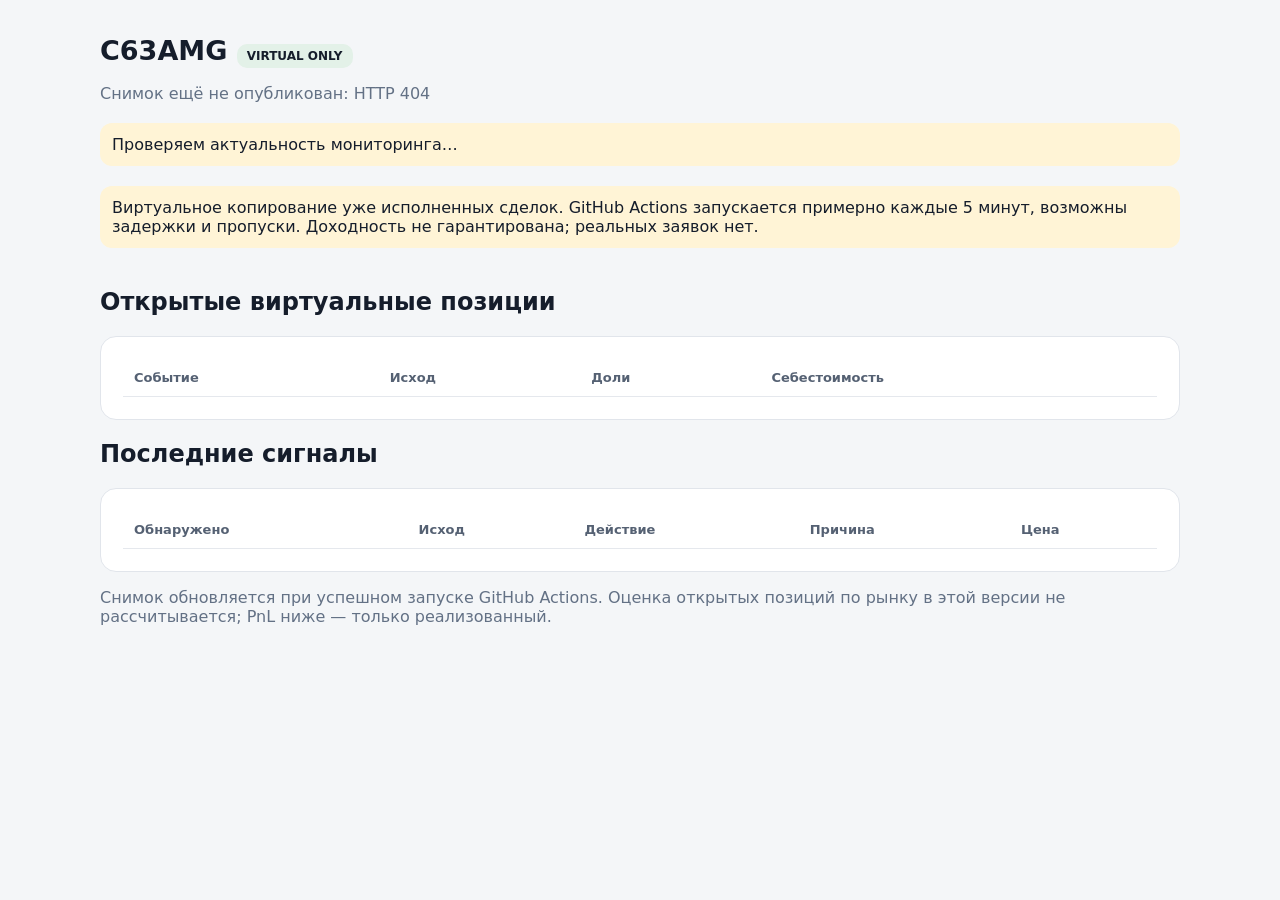
==== site/index.html @ cdfe599f "Show a visible stale-data warning when GitHub scheduled polling stops" ====
<!doctype html><html lang="ru"><head><meta charset="UTF-8"><meta name="viewport" content="width=device-width,initial-scale=1"><meta http-equiv="refresh" content="300"><title>C63AMG · Paper Tracker</title><style>body{font-family:system-ui,sans-serif;background:#f4f6f8;color:#151d2b;max-width:1080px;margin:35px auto;padding:0 20px}h1{font-size:27px}.muted{color:#637185}.grid{display:grid;grid-template-columns:repeat(auto-fit,minmax(175px,1fr));gap:12px}.box{border-radius:16px;background:white;padding:22px;border:1px solid #e1e5eb}.value{font-size:25px;font-weight:700;margin-top:10px}table{border-collapse:collapse;min-width:760px;width:100%;font-size:13px}td,th{text-align:left;padding:11px;border-bottom:1px solid #e5e8ed}th{color:#556173}.scroll{overflow-x:auto}.tag{font-size:12px;background:#e3f1e8;padding:5px 10px;border-radius:10px}.warn{padding:12px;background:#fff4d6;border-radius:12px;margin:20px 0}</style></head><body><h1>C63AMG <span class="tag">VIRTUAL ONLY</span></h1><p class="muted" id="status">Чтение последнего опубликованного отчёта…</p><div id="poll-health" class="warn">Проверяем актуальность мониторинга…</div><div class="warn">Виртуальное копирование уже исполненных сделок. GitHub Actions запускается примерно каждые 5 минут, возможны задержки и пропуски. Доходность не гарантирована; реальных заявок нет.</div><div class="grid" id="cards"></div><h2>Открытые виртуальные позиции</h2><div class="box scroll"><table><thead><tr><th>Событие</th><th>Исход</th><th>Доли</th><th>Себестоимость</th></tr></thead><tbody id="positions"></tbody></table></div><h2>Последние сигналы</h2><div class="box scroll"><table><thead><tr><th>Обнаружено</th><th>Исход</th><th>Действие</th><th>Причина</th><th>Цена</th></tr></thead><tbody id="events"></tbody></table></div><p class="muted">Снимок обновляется при успешном запуске GitHub Actions. Оценка открытых позиций по рынку в этой версии не рассчитывается; PnL ниже — только реализованный.</p><script>const el=(id)=>document.getElementById(id);const esc=x=>String(x??'').replace(/[&<>"']/g,c=>({'&':'&amp;','<':'&lt;','>':'&gt;','"':'&quot;',"'":'&#39;'}[c]));const money=x=>'$'+Number(x||0).toFixed(2);const dt=x=>x?new Date(x*1000).toLocaleString('ru-RU',{timeZone:'Europe/Moscow'}):'—';fetch('./state.json?'+Date.now()).then(r=>{if(!r.ok)throw Error('HTTP '+r.status);return r.json()}).then(s=>{el('status').textContent='Последний опрос: '+dt(s.updated)+' МСК · Период: '+dt(s.started)+' — '+dt(s.end)+' МСК';const age=Math.max(0,Math.round(Date.now()/1000-Number(s.updated||0)));el('poll-health').textContent=age>900?'⚠️ Мониторинг не обновлялся '+Math.floor(age/60)+' мин. Проверки GitHub Actions могут задерживаться.':'✅ Данные обновлены '+Math.floor(age/60)+' мин назад';let items=[['Свободные виртуальные средства',money(s.cash)],['Реализованный результат',money(s.realized)],['Скопировано',s.copied],['Пропущено',s.skipped],['Открытых позиций',Object.values(s.positions).filter(p=>p.qty>0).length],['Начальный баланс','$1,000.00']];el('cards').innerHTML=items.map(i=>'<div class="box"><div class="muted">'+esc(i[0])+'</div><div class="value">'+esc(i[1])+'</div></div>').join('');let p=Object.values(s.positions).filter(p=>p.qty>0);el('positions').innerHTML=p.map(x=>'<tr><td>'+esc(x.title)+'</td><td>'+esc(x.outcome)+'</td><td>'+Number(x.qty).toFixed(2)+'</td><td>'+money(x.cost)+'</td></tr>').join('')||'<tr><td colspan="4">Пока нет позиций</td></tr>';el('events').innerHTML=s.events.slice(-60).reverse().map(x=>'<tr><td>'+dt(x.detected)+'</td><td>'+esc(x.market)+' — '+esc(x.outcome)+'</td><td>'+esc(x.decision)+'</td><td>'+esc(x.reason)+'</td><td>'+Number(x.price).toFixed(3)+'</td></tr>').join('')||'<tr><td colspan="5">Ожидание новых сделок</td></tr>'}).catch(e=>el('status').textContent='Снимок ещё не опубликован: '+e.message)</script></body></html>
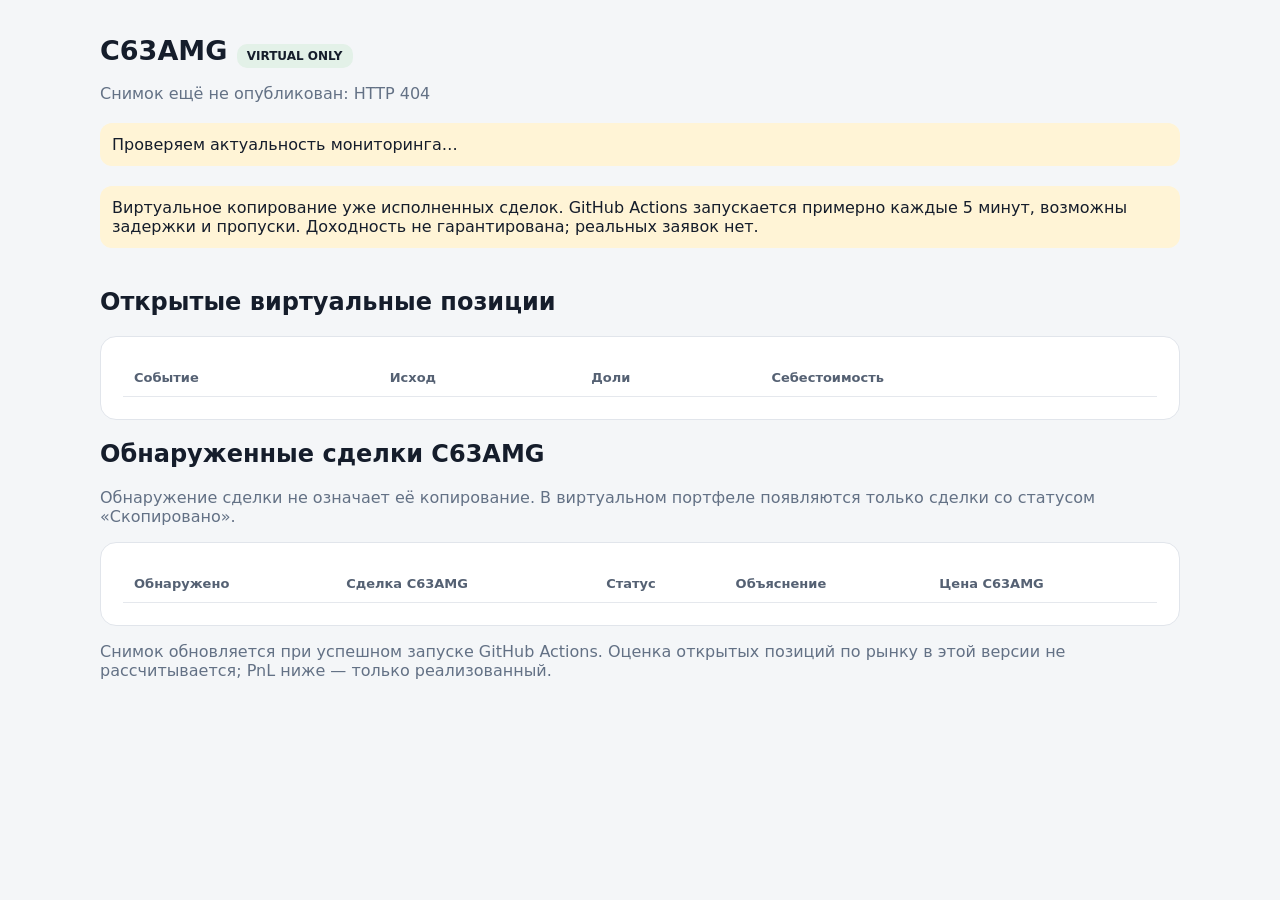
==== commit bf63a097: "Distinguish observed signals from paper-executed trades on dashboard" ====
--- a/site/index.html
+++ b/site/index.html
@@ -1 +1 @@
-<!doctype html><html lang="ru"><head><meta charset="UTF-8"><meta name="viewport" content="width=device-width,initial-scale=1"><meta http-equiv="refresh" content="300"><title>C63AMG · Paper Tracker</title><style>body{font-family:system-ui,sans-serif;background:#f4f6f8;color:#151d2b;max-width:1080px;margin:35px auto;padding:0 20px}h1{font-size:27px}.muted{color:#637185}.grid{display:grid;grid-template-columns:repeat(auto-fit,minmax(175px,1fr));gap:12px}.box{border-radius:16px;background:white;padding:22px;border:1px solid #e1e5eb}.value{font-size:25px;font-weight:700;margin-top:10px}table{border-collapse:collapse;min-width:760px;width:100%;font-size:13px}td,th{text-align:left;padding:11px;border-bottom:1px solid #e5e8ed}th{color:#556173}.scroll{overflow-x:auto}.tag{font-size:12px;background:#e3f1e8;padding:5px 10px;border-radius:10px}.warn{padding:12px;background:#fff4d6;border-radius:12px;margin:20px 0}</style></head><body><h1>C63AMG <span class="tag">VIRTUAL ONLY</span></h1><p class="muted" id="status">Чтение последнего опубликованного отчёта…</p><div id="poll-health" class="warn">Проверяем актуальность мониторинга…</div><div class="warn">Виртуальное копирование уже исполненных сделок. GitHub Actions запускается примерно каждые 5 минут, возможны задержки и пропуски. Доходность не гарантирована; реальных заявок нет.</div><div class="grid" id="cards"></div><h2>Открытые виртуальные позиции</h2><div class="box scroll"><table><thead><tr><th>Событие</th><th>Исход</th><th>Доли</th><th>Себестоимость</th></tr></thead><tbody id="positions"></tbody></table></div><h2>Последние сигналы</h2><div class="box scroll"><table><thead><tr><th>Обнаружено</th><th>Исход</th><th>Действие</th><th>Причина</th><th>Цена</th></tr></thead><tbody id="events"></tbody></table></div><p class="muted">Снимок обновляется при успешном запуске GitHub Actions. Оценка открытых позиций по рынку в этой версии не рассчитывается; PnL ниже — только реализованный.</p><script>const el=(id)=>document.getElementById(id);const esc=x=>String(x??'').replace(/[&<>"']/g,c=>({'&':'&amp;','<':'&lt;','>':'&gt;','"':'&quot;',"'":'&#39;'}[c]));const money=x=>'$'+Number(x||0).toFixed(2);const dt=x=>x?new Date(x*1000).toLocaleString('ru-RU',{timeZone:'Europe/Moscow'}):'—';fetch('./state.json?'+Date.now()).then(r=>{if(!r.ok)throw Error('HTTP '+r.status);return r.json()}).then(s=>{el('status').textContent='Последний опрос: '+dt(s.updated)+' МСК · Период: '+dt(s.started)+' — '+dt(s.end)+' МСК';const age=Math.max(0,Math.round(Date.now()/1000-Number(s.updated||0)));el('poll-health').textContent=age>900?'⚠️ Мониторинг не обновлялся '+Math.floor(age/60)+' мин. Проверки GitHub Actions могут задерживаться.':'✅ Данные обновлены '+Math.floor(age/60)+' мин назад';let items=[['Свободные виртуальные средства',money(s.cash)],['Реализованный результат',money(s.realized)],['Скопировано',s.copied],['Пропущено',s.skipped],['Открытых позиций',Object.values(s.positions).filter(p=>p.qty>0).length],['Начальный баланс','$1,000.00']];el('cards').innerHTML=items.map(i=>'<div class="box"><div class="muted">'+esc(i[0])+'</div><div class="value">'+esc(i[1])+'</div></div>').join('');let p=Object.values(s.positions).filter(p=>p.qty>0);el('positions').innerHTML=p.map(x=>'<tr><td>'+esc(x.title)+'</td><td>'+esc(x.outcome)+'</td><td>'+Number(x.qty).toFixed(2)+'</td><td>'+money(x.cost)+'</td></tr>').join('')||'<tr><td colspan="4">Пока нет позиций</td></tr>';el('events').innerHTML=s.events.slice(-60).reverse().map(x=>'<tr><td>'+dt(x.detected)+'</td><td>'+esc(x.market)+' — '+esc(x.outcome)+'</td><td>'+esc(x.decision)+'</td><td>'+esc(x.reason)+'</td><td>'+Number(x.price).toFixed(3)+'</td></tr>').join('')||'<tr><td colspan="5">Ожидание новых сделок</td></tr>'}).catch(e=>el('status').textContent='Снимок ещё не опубликован: '+e.message)</script></body></html>+<!doctype html><html lang="ru"><head><meta charset="UTF-8"><meta name="viewport" content="width=device-width,initial-scale=1"><meta http-equiv="refresh" content="300"><title>C63AMG · Paper Tracker</title><style>body{font-family:system-ui,sans-serif;background:#f4f6f8;color:#151d2b;max-width:1080px;margin:35px auto;padding:0 20px}h1{font-size:27px}.muted{color:#637185}.grid{display:grid;grid-template-columns:repeat(auto-fit,minmax(175px,1fr));gap:12px}.box{border-radius:16px;background:white;padding:22px;border:1px solid #e1e5eb}.value{font-size:25px;font-weight:700;margin-top:10px}table{border-collapse:collapse;min-width:760px;width:100%;font-size:13px}td,th{text-align:left;padding:11px;border-bottom:1px solid #e5e8ed}th{color:#556173}.scroll{overflow-x:auto}.tag{font-size:12px;background:#e3f1e8;padding:5px 10px;border-radius:10px}.warn{padding:12px;background:#fff4d6;border-radius:12px;margin:20px 0}</style></head><body><h1>C63AMG <span class="tag">VIRTUAL ONLY</span></h1><p class="muted" id="status">Чтение последнего опубликованного отчёта…</p><div id="poll-health" class="warn">Проверяем актуальность мониторинга…</div><div class="warn">Виртуальное копирование уже исполненных сделок. GitHub Actions запускается примерно каждые 5 минут, возможны задержки и пропуски. Доходность не гарантирована; реальных заявок нет.</div><div class="grid" id="cards"></div><h2>Открытые виртуальные позиции</h2><div class="box scroll"><table><thead><tr><th>Событие</th><th>Исход</th><th>Доли</th><th>Себестоимость</th></tr></thead><tbody id="positions"></tbody></table></div><h2>Обнаруженные сделки C63AMG</h2><p class="muted">Обнаружение сделки не означает её копирование. В виртуальном портфеле появляются только сделки со статусом «Скопировано».</p><div class="box scroll"><table><thead><tr><th>Обнаружено</th><th>Сделка C63AMG</th><th>Статус</th><th>Объяснение</th><th>Цена C63AMG</th></tr></thead><tbody id="events"></tbody></table></div><p class="muted">Снимок обновляется при успешном запуске GitHub Actions. Оценка открытых позиций по рынку в этой версии не рассчитывается; PnL ниже — только реализованный.</p><script>const el=(id)=>document.getElementById(id);const esc=x=>String(x??'').replace(/[&<>"']/g,c=>({'&':'&amp;','<':'&lt;','>':'&gt;','"':'&quot;',"'":'&#39;'}[c]));const money=x=>'$'+Number(x||0).toFixed(2);const dt=x=>x?new Date(x*1000).toLocaleString('ru-RU',{timeZone:'Europe/Moscow'}):'—';fetch('./state.json?'+Date.now()).then(r=>{if(!r.ok)throw Error('HTTP '+r.status);return r.json()}).then(s=>{el('status').textContent='Последний опрос: '+dt(s.updated)+' МСК · Период: '+dt(s.started)+' — '+dt(s.end)+' МСК';const age=Math.max(0,Math.round(Date.now()/1000-Number(s.updated||0)));el('poll-health').textContent=age>900?'⚠️ Мониторинг не обновлялся '+Math.floor(age/60)+' мин. Проверки GitHub Actions могут задерживаться.':'✅ Данные обновлены '+Math.floor(age/60)+' мин назад';let items=[['Свободные виртуальные средства',money(s.cash)],['Реализованный результат',money(s.realized)],['Виртуально скопировано',s.copied],['Обнаружено, но пропущено',s.skipped],['Открытых позиций',Object.values(s.positions).filter(p=>p.qty>0).length],['Начальный баланс','$1,000.00']];el('cards').innerHTML=items.map(i=>'<div class="box"><div class="muted">'+esc(i[0])+'</div><div class="value">'+esc(i[1])+'</div></div>').join('');let p=Object.values(s.positions).filter(p=>p.qty>0);el('positions').innerHTML=p.map(x=>'<tr><td>'+esc(x.title)+'</td><td>'+esc(x.outcome)+'</td><td>'+Number(x.qty).toFixed(2)+'</td><td>'+money(x.cost)+'</td></tr>').join('')||'<tr><td colspan="4">Пока нет позиций</td></tr>';const why={late_or_invalid:'Поздно обнаружена: старше 7 минут',price_moved:'Цена изменилась',no_inventory:'Нет долей для виртуальной продажи',risk_limit:'Превышен лимит риска',price_filter:'Цена вне разрешённого диапазона',no_depth:'Нет заявок в стакане',bad_signal:'Некорректный сигнал'};const explain=r=>why[r]||((r||'').startsWith('orderbook_error:')?'Ошибка получения котировок':r||'—');el('events').innerHTML=s.events.slice(-60).reverse().map(x=>'<tr><td>'+dt(x.detected)+'</td><td>'+esc(x.side==='BUY'?'Покупка · ':'Продажа · ')+esc(x.market)+' — '+esc(x.outcome)+'</td><td><strong>'+(x.decision==='COPIED'?'✅ Скопировано':'⏭ Пропущено')+'</strong></td><td>'+esc(explain(x.reason))+'</td><td>'+Number(x.price).toFixed(3)+'</td></tr>').join('')||'<tr><td colspan="5">Ожидание новых сделок</td></tr>'}).catch(e=>el('status').textContent='Снимок ещё не опубликован: '+e.message)</script></body></html>
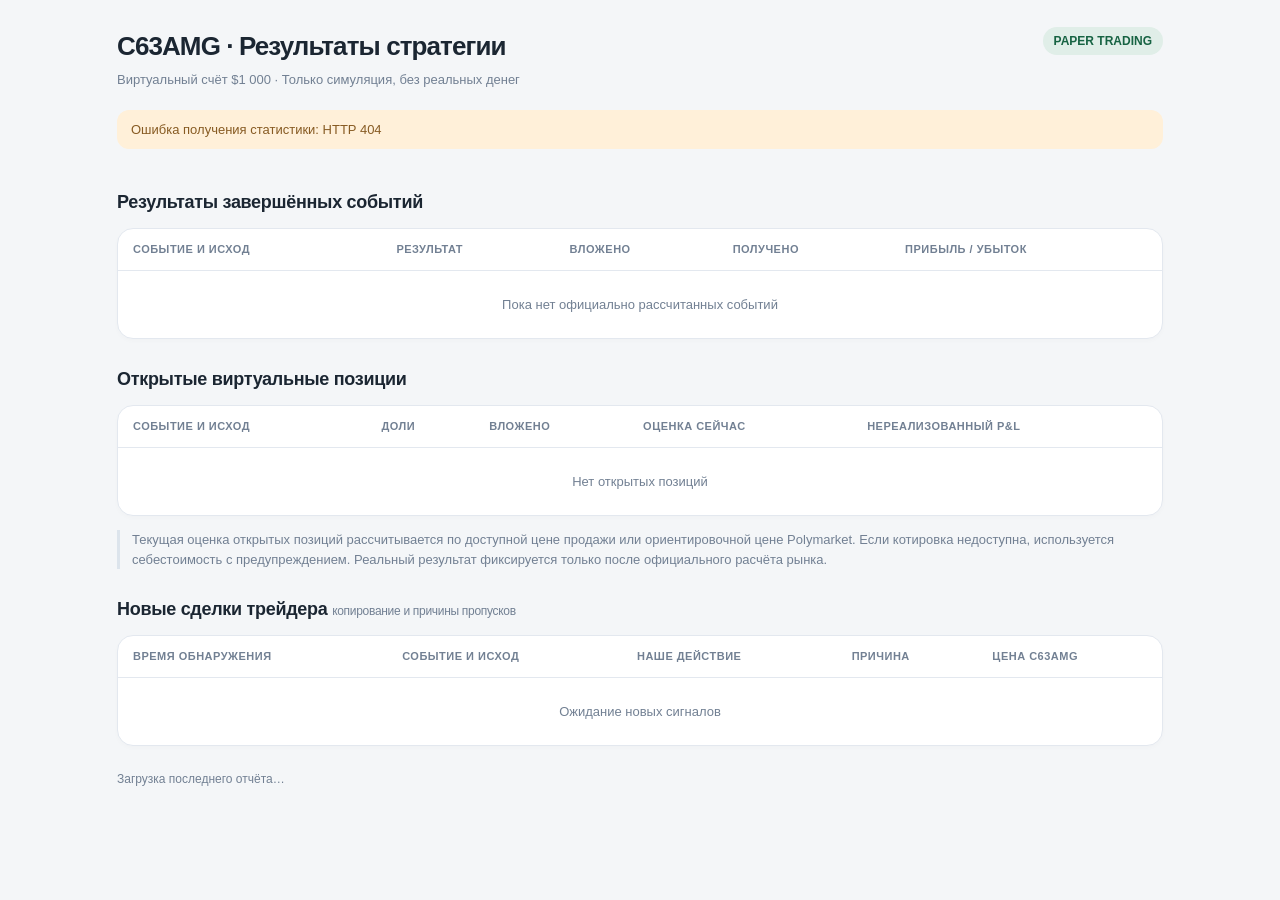
==== commit 2f84a0fd: "Show account equity, live and realized profit, win/loss settlements and outcomes" ====
--- a/site/index.html
+++ b/site/index.html
@@ -1 +1,90 @@
-<!doctype html><html lang="ru"><head><meta charset="UTF-8"><meta name="viewport" content="width=device-width,initial-scale=1"><meta http-equiv="refresh" content="300"><title>C63AMG · Paper Tracker</title><style>body{font-family:system-ui,sans-serif;background:#f4f6f8;color:#151d2b;max-width:1080px;margin:35px auto;padding:0 20px}h1{font-size:27px}.muted{color:#637185}.grid{display:grid;grid-template-columns:repeat(auto-fit,minmax(175px,1fr));gap:12px}.box{border-radius:16px;background:white;padding:22px;border:1px solid #e1e5eb}.value{font-size:25px;font-weight:700;margin-top:10px}table{border-collapse:collapse;min-width:760px;width:100%;font-size:13px}td,th{text-align:left;padding:11px;border-bottom:1px solid #e5e8ed}th{color:#556173}.scroll{overflow-x:auto}.tag{font-size:12px;background:#e3f1e8;padding:5px 10px;border-radius:10px}.warn{padding:12px;background:#fff4d6;border-radius:12px;margin:20px 0}</style></head><body><h1>C63AMG <span class="tag">VIRTUAL ONLY</span></h1><p class="muted" id="status">Чтение последнего опубликованного отчёта…</p><div id="poll-health" class="warn">Проверяем актуальность мониторинга…</div><div class="warn">Виртуальное копирование уже исполненных сделок. GitHub Actions запускается примерно каждые 5 минут, возможны задержки и пропуски. Доходность не гарантирована; реальных заявок нет.</div><div class="grid" id="cards"></div><h2>Открытые виртуальные позиции</h2><div class="box scroll"><table><thead><tr><th>Событие</th><th>Исход</th><th>Доли</th><th>Себестоимость</th></tr></thead><tbody id="positions"></tbody></table></div><h2>Обнаруженные сделки C63AMG</h2><p class="muted">Обнаружение сделки не означает её копирование. В виртуальном портфеле появляются только сделки со статусом «Скопировано».</p><div class="box scroll"><table><thead><tr><th>Обнаружено</th><th>Сделка C63AMG</th><th>Статус</th><th>Объяснение</th><th>Цена C63AMG</th></tr></thead><tbody id="events"></tbody></table></div><p class="muted">Снимок обновляется при успешном запуске GitHub Actions. Оценка открытых позиций по рынку в этой версии не рассчитывается; PnL ниже — только реализованный.</p><script>const el=(id)=>document.getElementById(id);const esc=x=>String(x??'').replace(/[&<>"']/g,c=>({'&':'&amp;','<':'&lt;','>':'&gt;','"':'&quot;',"'":'&#39;'}[c]));const money=x=>'$'+Number(x||0).toFixed(2);const dt=x=>x?new Date(x*1000).toLocaleString('ru-RU',{timeZone:'Europe/Moscow'}):'—';fetch('./state.json?'+Date.now()).then(r=>{if(!r.ok)throw Error('HTTP '+r.status);return r.json()}).then(s=>{el('status').textContent='Последний опрос: '+dt(s.updated)+' МСК · Период: '+dt(s.started)+' — '+dt(s.end)+' МСК';const age=Math.max(0,Math.round(Date.now()/1000-Number(s.updated||0)));el('poll-health').textContent=age>900?'⚠️ Мониторинг не обновлялся '+Math.floor(age/60)+' мин. Проверки GitHub Actions могут задерживаться.':'✅ Данные обновлены '+Math.floor(age/60)+' мин назад';let items=[['Свободные виртуальные средства',money(s.cash)],['Реализованный результат',money(s.realized)],['Виртуально скопировано',s.copied],['Обнаружено, но пропущено',s.skipped],['Открытых позиций',Object.values(s.positions).filter(p=>p.qty>0).length],['Начальный баланс','$1,000.00']];el('cards').innerHTML=items.map(i=>'<div class="box"><div class="muted">'+esc(i[0])+'</div><div class="value">'+esc(i[1])+'</div></div>').join('');let p=Object.values(s.positions).filter(p=>p.qty>0);el('positions').innerHTML=p.map(x=>'<tr><td>'+esc(x.title)+'</td><td>'+esc(x.outcome)+'</td><td>'+Number(x.qty).toFixed(2)+'</td><td>'+money(x.cost)+'</td></tr>').join('')||'<tr><td colspan="4">Пока нет позиций</td></tr>';const why={late_or_invalid:'Поздно обнаружена: старше 7 минут',price_moved:'Цена изменилась',no_inventory:'Нет долей для виртуальной продажи',risk_limit:'Превышен лимит риска',price_filter:'Цена вне разрешённого диапазона',no_depth:'Нет заявок в стакане',bad_signal:'Некорректный сигнал'};const explain=r=>why[r]||((r||'').startsWith('orderbook_error:')?'Ошибка получения котировок':r||'—');el('events').innerHTML=s.events.slice(-60).reverse().map(x=>'<tr><td>'+dt(x.detected)+'</td><td>'+esc(x.side==='BUY'?'Покупка · ':'Продажа · ')+esc(x.market)+' — '+esc(x.outcome)+'</td><td><strong>'+(x.decision==='COPIED'?'✅ Скопировано':'⏭ Пропущено')+'</strong></td><td>'+esc(explain(x.reason))+'</td><td>'+Number(x.price).toFixed(3)+'</td></tr>').join('')||'<tr><td colspan="5">Ожидание новых сделок</td></tr>'}).catch(e=>el('status').textContent='Снимок ещё не опубликован: '+e.message)</script></body></html>+<!doctype html>
+<html lang="ru">
+<head>
+<meta charset="utf-8">
+<meta name="viewport" content="width=device-width,initial-scale=1">
+<meta http-equiv="refresh" content="300">
+<title>C63AMG — Виртуальный портфель</title>
+<style>
+:root{--bg:#f4f6f8;--ink:#1b2632;--muted:#728093;--edge:#e3e8ef;--green:#11835b;--red:#c53c47}
+*{box-sizing:border-box}body{margin:0;background:var(--bg);color:var(--ink);font:15px/1.5 -apple-system,BlinkMacSystemFont,"Segoe UI",sans-serif}
+.wrap{max-width:1080px;margin:0 auto;padding:27px 17px 65px}h1{font-size:26px;letter-spacing:-.9px;margin:0 0 4px}h2{font-size:18px;letter-spacing:-.3px;margin:27px 0 12px}
+.small,.muted{color:var(--muted);font-size:13px}.eyebrow{font-size:11px;letter-spacing:.09em;text-transform:uppercase;color:var(--muted)}
+.top{display:flex;align-items:flex-start;justify-content:space-between;gap:14px;flex-wrap:wrap;margin-bottom:20px}.pill{background:#e0eee8;color:#176343;border-radius:999px;padding:5px 11px;font-weight:700;font-size:12px}
+.cards{display:grid;grid-template-columns:repeat(4,minmax(0,1fr));gap:12px}.card,.panel{background:white;border:1px solid var(--edge);border-radius:16px;box-shadow:0 2px 5px #23324805}
+.card{padding:17px 18px;min-width:0}.metric{font-size:27px;font-weight:750;letter-spacing:-.7px;margin:7px 0 3px;font-variant-numeric:tabular-nums}.card .small{line-height:1.2}
+.line{display:flex;gap:12px;justify-content:space-between;align-items:center;flex-wrap:wrap}.sectionmeta{color:var(--muted);font-size:12px;font-weight:400}
+.panel{overflow:hidden}.panel>.inside{padding:17px 18px}.scroll{overflow-x:auto}table{border-collapse:collapse;width:100%;min-width:680px;font-size:13px}th,td{text-align:left;border-bottom:1px solid var(--edge);padding:12px 15px;vertical-align:top}th{color:var(--muted);font-size:11px;text-transform:uppercase;letter-spacing:.045em}tr:last-child td{border-bottom:0}
+.status{padding:10px 14px;border-radius:12px;font-size:13px;background:#e9f3ed;color:#216d4c;margin-bottom:13px}.status.late{background:#fff0d9;color:#875b23}
+.positive{color:var(--green)}.negative{color:var(--red)}.hint{border-left:3px solid #dce4ec;padding-left:12px;margin:14px 0 6px;color:var(--muted);font-size:13px}
+.tag{display:inline-block;padding:3px 8px;border-radius:999px;background:#eff2f5;font-size:11px;font-weight:650}.tag.good{background:#e7f5ed;color:var(--green)}.tag.bad{background:#ffeef0;color:var(--red)}
+.empty{padding:24px 15px;color:var(--muted);text-align:center}footer{margin-top:24px;font-size:12px;color:var(--muted)}
+a{color:inherit}
+@media(max-width:760px){.cards{grid-template-columns:repeat(2,minmax(0,1fr))}.metric{font-size:22px}.card{padding:14px}.wrap{padding:18px 12px 55px}h1{font-size:24px}}
+</style>
+</head>
+<body><main class="wrap">
+  <div class="top"><div><h1>C63AMG · Результаты стратегии</h1><div class="muted">Виртуальный счёт $1 000 · Только симуляция, без реальных денег</div></div><span class="pill">PAPER TRADING</span></div>
+  <div id="freshness" class="status">Проверяем актуальность данных…</div>
+  <section id="cards" class="cards"></section>
+  <h2>Результаты завершённых событий <span class="sectionmeta" id="settled-count"></span></h2>
+  <div class="panel scroll"><table><thead><tr><th>Событие и исход</th><th>Результат</th><th>Вложено</th><th>Получено</th><th>Прибыль / убыток</th></tr></thead><tbody id="settlements"><tr><td colspan="5" class="empty">Пока нет официально рассчитанных событий</td></tr></tbody></table></div>
+  <h2>Открытые виртуальные позиции <span class="sectionmeta" id="positions-count"></span></h2>
+  <div class="panel scroll"><table><thead><tr><th>Событие и исход</th><th>Доли</th><th>Вложено</th><th>Оценка сейчас</th><th>Нереализованный P&L</th></tr></thead><tbody id="positions"><tr><td colspan="5" class="empty">Нет открытых позиций</td></tr></tbody></table></div>
+  <p class="hint">Текущая оценка открытых позиций рассчитывается по доступной цене продажи или ориентировочной цене Polymarket. Если котировка недоступна, используется себестоимость с предупреждением. Реальный результат фиксируется только после официального расчёта рынка.</p>
+  <h2>Новые сделки трейдера <span class="sectionmeta">копирование и причины пропусков</span></h2>
+  <div class="panel scroll"><table><thead><tr><th>Время обнаружения</th><th>Событие и исход</th><th>Наше действие</th><th>Причина</th><th>Цена C63AMG</th></tr></thead><tbody id="events"><tr><td colspan="5" class="empty">Ожидание новых сигналов</td></tr></tbody></table></div>
+  <footer id="meta">Загрузка последнего отчёта…</footer>
+</main>
+<script>
+(function(){
+const $=id=>document.getElementById(id);
+const escape=s=>String(s??"").replace(/[&<>"']/g,c=>({"&":"&amp;","<":"&lt;",">":"&gt;",'"':"&quot;","'":"&#39;"}[c]));
+const usd=n=>"$"+Number(n||0).toFixed(2);
+const signed=n=>(Number(n||0)>=0?"+":"−")+"$"+Math.abs(Number(n||0)).toFixed(2);
+const date=n=>n?new Date(Number(n)*1000).toLocaleString("ru-RU",{timeZone:"Europe/Moscow",day:"2-digit",month:"2-digit",hour:"2-digit",minute:"2-digit"}):"—";
+const cls=n=>Number(n)>=0?"positive":"negative";
+const why={late_or_invalid:"Позднее обнаружение (>7 минут)",price_moved:"Цена изменилась",no_inventory:"Нет долей для продажи",risk_limit:"Лимит риска",price_filter:"Цена вне диапазона",no_depth:"Нет доступных заявок",bad_signal:"Некорректный сигнал"};
+const reason=s=>why[s]||((s||"").startsWith("orderbook_error:")?"Ошибка котировки":s||"—");
+function tile(title,value,sub,style){return '<div class="card"><div class="eyebrow">'+escape(title)+'</div><div class="metric '+(style||"")+'">'+escape(value)+'</div><div class="small">'+escape(sub)+'</div></div>';}
+fetch("state.json?t="+Date.now(),{cache:"no-store"}).then(r=>{if(!r.ok)throw Error("HTTP "+r.status);return r.json()}).then(s=>{
+ const secs=Math.max(0,Math.floor(Date.now()/1000-Number(s.updated||0)));
+ $("freshness").className="status"+(secs>900?" late":"");
+ $("freshness").textContent=(secs>900?"⚠️ Данные устарели: ":"✅ Последняя проверка: ")+date(s.updated)+" МСК"+(secs>900?" · не было обновлений "+Math.floor(secs/60)+" мин":"");
+ const equity=Number(s.equity??s.cash??0);
+ const pnl=Number(s.total_pnl??(equity-1000));
+ const active=Object.values(s.positions||{}).filter(p=>Number(p.qty)>1e-9);
+ const settled=s.settlements||[];
+ const marked=Number(s.open_mark_value??active.reduce((sum,p)=>sum+Number(p.cost),0));
+ $("cards").innerHTML=[
+  tile("Стоимость всего портфеля",usd(equity),"Свободные средства + открытые позиции"),
+  tile("Доходность стратегии",signed(pnl),"От стартовых $1 000",cls(pnl)),
+  tile("Свободные средства",usd(s.cash),"Без учёта открытых позиций"),
+  tile("Нереализованный результат",signed(s.unrealized||0),"Изменение стоимости открытых позиций",cls(s.unrealized||0)),
+  tile("Реализованная прибыль",signed(s.realized||0),"Продажи и официальные расчёты",cls(s.realized||0)),
+  tile("Стоимость открытых позиций",usd(marked),"Оценка, ещё не выплата"),
+  tile("Завершённые события",settled.length,"Побед "+(s.settled_wins||0)+" · поражений "+(s.settled_losses||0)),
+  tile("Скопировано / пропущено",(s.copied||0)+" / "+(s.skipped||0),"Всего операций за период")
+ ].join("");
+ $("settled-count").textContent="· "+settled.length;
+ $("positions-count").textContent="· "+active.length;
+ $("settlements").innerHTML=settled.length?settled.slice(-100).reverse().map(p=>{
+  const kind=p.result==="WIN"?"Выигрыш":p.result==="LOSS"?"Проигрыш":"50/50";
+  const color=p.result==="WIN"?"good":p.result==="LOSS"?"bad":"";
+  return '<tr><td>'+escape(p.market)+'<div class="muted">'+escape(p.outcome)+' · '+date(p.resolved_at)+'</div></td><td><span class="tag '+color+'">'+kind+'</span></td><td>'+usd(p.cost)+'</td><td>'+usd(p.payout)+'</td><td class="'+cls(p.pnl)+'">'+signed(p.pnl)+'</td></tr>';
+ }).join(""):'<tr><td colspan="5" class="empty">Пока нет официально рассчитанных событий</td></tr>';
+ $("positions").innerHTML=active.length?active.map(p=>{
+  const cost=Number(p.cost||0), mark=Number(p.mark_value??cost);
+  const flag=p.mark_source==="cost_fallback"?" · цена недоступна":p.mark_source==="gamma_indicative"?" · ориентир":"";
+  return '<tr><td>'+escape(p.title)+'<div class="muted">'+escape(p.outcome)+'</div></td><td>'+Number(p.qty).toFixed(2)+'</td><td>'+usd(cost)+'</td><td>'+usd(mark)+'<div class="muted">'+escape(flag)+'</div></td><td class="'+cls(mark-cost)+'">'+signed(mark-cost)+'</td></tr>';
+ }).join(""):'<tr><td colspan="5" class="empty">Сейчас нет открытых позиций</td></tr>';
+ $("events").innerHTML=(s.events||[]).length?s.events.slice(-70).reverse().map(p=>{
+   return '<tr><td>'+date(p.detected)+'</td><td>'+escape(p.market)+'<div class="muted">'+(p.side==="BUY"?"Покупка":"Продажа")+' · '+escape(p.outcome)+'</div></td><td><span class="tag '+(p.decision==="COPIED"?"good":"")+'">'+(p.decision==="COPIED"?"Скопировано":"Пропущено")+'</span></td><td>'+escape(reason(p.reason))+'</td><td>'+Number(p.price||0).toFixed(3)+'</td></tr>';
+ }).join(""):'<tr><td colspan="5" class="empty">Пока нет новых сигналов</td></tr>';
+ const warns=(s.valuation_errors||[]).length;let message="Период эксперимента: "+date(s.started)+" — "+date(s.end)+" МСК.";
+ if(s.valuation_status==="partial")message+=" ⚠️ Оценка портфеля частичная: нет котировки для "+Number(s.valuation_unquoted||0)+" позиций, ошибок источника: "+warns+".";
+ $("meta").textContent=message;
+}).catch(e=>{$("freshness").className="status late";$("freshness").textContent="Ошибка получения статистики: "+e.message;});
+})();
+</script>
+</body></html>
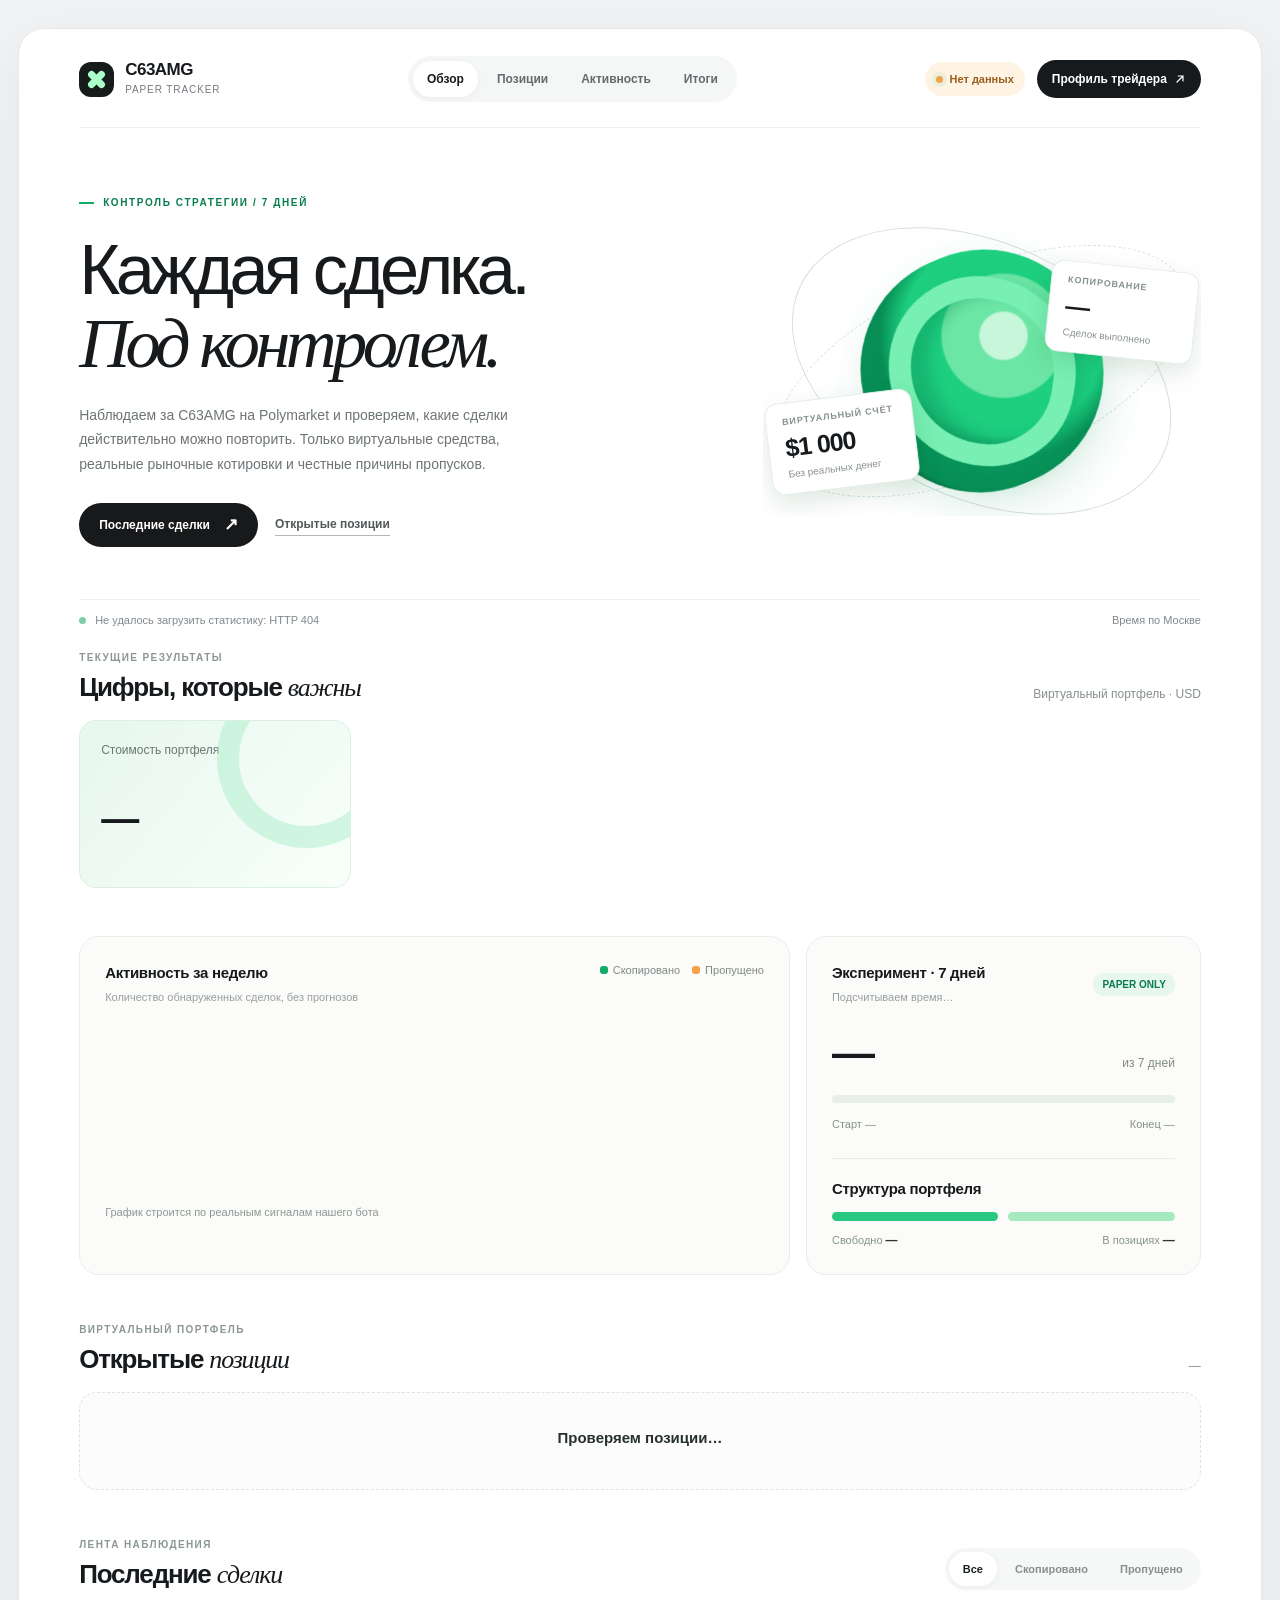
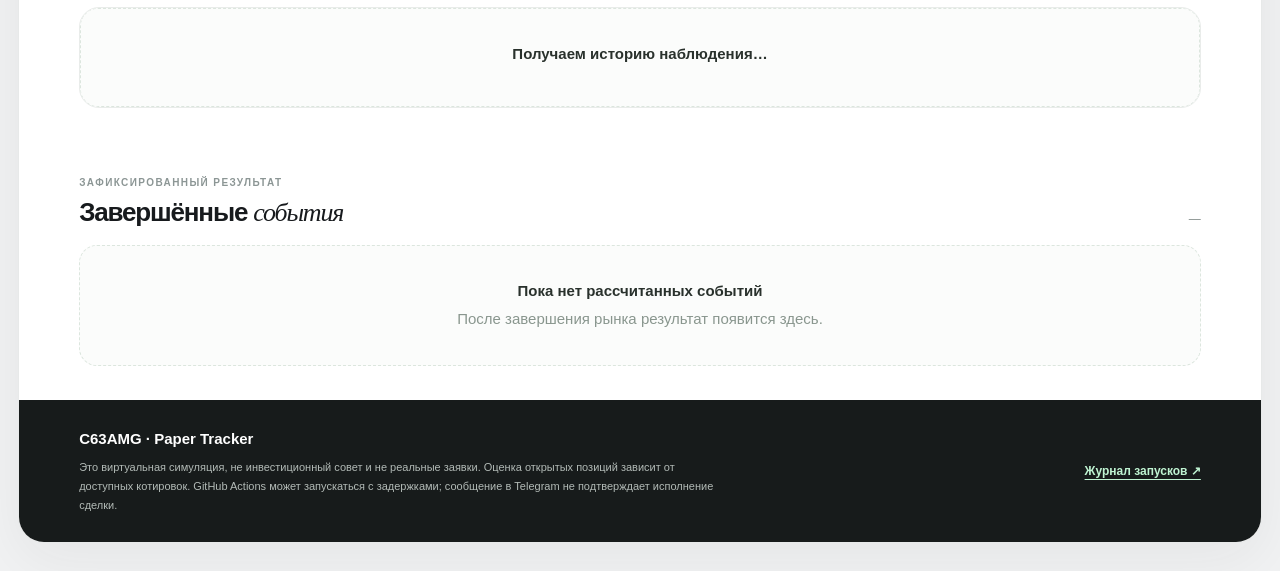
==== commit a034d790: "Redesign C63AMG dashboard: green SaaS editorial theme, mobile layout, actionable paper-trading metri" ====
--- a/site/index.html
+++ b/site/index.html
@@ -1,90 +1,86 @@
 <!doctype html>
 <html lang="ru">
 <head>
-<meta charset="utf-8">
-<meta name="viewport" content="width=device-width,initial-scale=1">
-<meta http-equiv="refresh" content="300">
-<title>C63AMG — Виртуальный портфель</title>
-<style>
-:root{--bg:#f4f6f8;--ink:#1b2632;--muted:#728093;--edge:#e3e8ef;--green:#11835b;--red:#c53c47}
-*{box-sizing:border-box}body{margin:0;background:var(--bg);color:var(--ink);font:15px/1.5 -apple-system,BlinkMacSystemFont,"Segoe UI",sans-serif}
-.wrap{max-width:1080px;margin:0 auto;padding:27px 17px 65px}h1{font-size:26px;letter-spacing:-.9px;margin:0 0 4px}h2{font-size:18px;letter-spacing:-.3px;margin:27px 0 12px}
-.small,.muted{color:var(--muted);font-size:13px}.eyebrow{font-size:11px;letter-spacing:.09em;text-transform:uppercase;color:var(--muted)}
-.top{display:flex;align-items:flex-start;justify-content:space-between;gap:14px;flex-wrap:wrap;margin-bottom:20px}.pill{background:#e0eee8;color:#176343;border-radius:999px;padding:5px 11px;font-weight:700;font-size:12px}
-.cards{display:grid;grid-template-columns:repeat(4,minmax(0,1fr));gap:12px}.card,.panel{background:white;border:1px solid var(--edge);border-radius:16px;box-shadow:0 2px 5px #23324805}
-.card{padding:17px 18px;min-width:0}.metric{font-size:27px;font-weight:750;letter-spacing:-.7px;margin:7px 0 3px;font-variant-numeric:tabular-nums}.card .small{line-height:1.2}
-.line{display:flex;gap:12px;justify-content:space-between;align-items:center;flex-wrap:wrap}.sectionmeta{color:var(--muted);font-size:12px;font-weight:400}
-.panel{overflow:hidden}.panel>.inside{padding:17px 18px}.scroll{overflow-x:auto}table{border-collapse:collapse;width:100%;min-width:680px;font-size:13px}th,td{text-align:left;border-bottom:1px solid var(--edge);padding:12px 15px;vertical-align:top}th{color:var(--muted);font-size:11px;text-transform:uppercase;letter-spacing:.045em}tr:last-child td{border-bottom:0}
-.status{padding:10px 14px;border-radius:12px;font-size:13px;background:#e9f3ed;color:#216d4c;margin-bottom:13px}.status.late{background:#fff0d9;color:#875b23}
-.positive{color:var(--green)}.negative{color:var(--red)}.hint{border-left:3px solid #dce4ec;padding-left:12px;margin:14px 0 6px;color:var(--muted);font-size:13px}
-.tag{display:inline-block;padding:3px 8px;border-radius:999px;background:#eff2f5;font-size:11px;font-weight:650}.tag.good{background:#e7f5ed;color:var(--green)}.tag.bad{background:#ffeef0;color:var(--red)}
-.empty{padding:24px 15px;color:var(--muted);text-align:center}footer{margin-top:24px;font-size:12px;color:var(--muted)}
-a{color:inherit}
-@media(max-width:760px){.cards{grid-template-columns:repeat(2,minmax(0,1fr))}.metric{font-size:22px}.card{padding:14px}.wrap{padding:18px 12px 55px}h1{font-size:24px}}
-</style>
+  <meta charset="utf-8">
+  <meta name="viewport" content="width=device-width, initial-scale=1, viewport-fit=cover">
+  <meta name="theme-color" content="#f3f4f4">
+  <meta name="description" content="C63AMG Paper Tracker — результаты виртуального копирования публичных сделок Polymarket.">
+  <title>C63AMG — Paper Tracker</title>
+  <style>
+    :root{--bg:#f1f2f3;--paper:#fff;--text:#171a1d;--muted:#737a80;--faint:#98a0a4;--border:#e8eaeb;--green:#11ac68;--greenDark:#087d4d;--greenPale:#e7f7ed;--orange:#f6a146;--orangePale:#fff3e6;--red:#d65357;--redPale:#fcecec;--shadow:0 18px 58px rgba(31,42,38,.06)}
+    *{box-sizing:border-box}html{scroll-behavior:smooth}body{margin:0;background:var(--bg);font:15px/1.5 -apple-system,BlinkMacSystemFont,"Segoe UI",Arial,sans-serif;color:var(--text);-webkit-font-smoothing:antialiased}button,a{-webkit-tap-highlight-color:transparent}a{color:inherit;text-decoration:none}button{font:inherit;cursor:pointer}button:focus-visible,a:focus-visible{outline:3px solid #4fbf88;outline-offset:3px}::selection{background:#bcf5d3}
+    .shell{max-width:1320px;margin:28px auto;padding:0 18px}.frame{background:#fff;border-radius:26px;border:1px solid #e7e9e9;box-shadow:var(--shadow);overflow:hidden;min-height:90vh}.inner{padding:0 clamp(22px,4.7vw,66px)}
+    header{display:flex;align-items:center;justify-content:space-between;gap:22px;padding-top:27px;padding-bottom:25px;border-bottom:1px solid #eceeef}
+    .brand{display:flex;align-items:center;gap:11px;flex-shrink:0}.brand-mark{height:35px;width:35px;background:#171b1a;border-radius:12px;display:grid;place-items:center;position:relative}.brand-mark:before,.brand-mark:after{content:"";position:absolute;border-radius:4px;background:#aaffc9;width:7px;height:21px;transform:rotate(45deg)}.brand-mark:after{transform:rotate(-45deg)}.brand-name{font-weight:770;letter-spacing:-.5px;font-size:17px;line-height:1.05}.brand-detail{font-size:10px;letter-spacing:.09em;text-transform:uppercase;color:var(--muted);margin-top:4px}
+    .top-nav{display:flex;align-items:center;gap:5px;padding:5px;background:#f5f6f6;border-radius:99px}.top-nav a{font-size:12px;font-weight:650;padding:9px 14px;border-radius:99px;color:#636b6e;white-space:nowrap}.top-nav a:hover,.top-nav a.active{background:white;color:#181b1d;box-shadow:0 2px 8px #1018160a}
+    .header-end{display:flex;align-items:center;gap:12px}.online{display:inline-flex;align-items:center;gap:7px;background:#eff8f2;border-radius:99px;color:#208054;padding:9px 11px;font-size:11px;font-weight:730;white-space:nowrap}.online:before{content:"";height:7px;width:7px;border-radius:50%;background:var(--green);box-shadow:0 0 0 4px #31c97919}.online.stale{background:#fff3e4;color:#995f1d}.online.stale:before{background:#f1a24b}.profile{display:inline-flex;align-items:center;gap:7px;background:#171a1c;color:white;border:0;border-radius:99px;padding:10px 15px;font-size:12px;font-weight:650;white-space:nowrap}.profile svg{height:12px;width:12px}
+    .hero{position:relative;display:grid;grid-template-columns:1.22fr .78fr;align-items:stretch;padding-top:67px;padding-bottom:52px;min-height:380px;isolation:isolate}.eyebrow{letter-spacing:.16em;font-size:10px;font-weight:800;text-transform:uppercase;color:var(--greenDark);display:flex;align-items:center;gap:9px}.eyebrow:before{content:"";display:inline-block;width:15px;height:2px;background:var(--green)}.hero h1{font-weight:480;max-width:740px;font-size:clamp(44px,5.5vw,74px);line-height:1.035;letter-spacing:-.064em;margin:24px 0 23px}.hero h1 em{font-family:Georgia,"Times New Roman",serif;font-weight:400;letter-spacing:-.065em}.hero-text{max-width:440px;font-size:14px;color:#6d7477;line-height:1.75;margin:0 0 27px}.hero-actions{display:flex;align-items:center;gap:17px;flex-wrap:wrap}.btn-dark{border:0;background:#17191a;color:#fff;border-radius:99px;font-size:12px;font-weight:700;padding:13px 20px;display:inline-flex;align-items:center;gap:14px;white-space:nowrap}.btn-dark span{font-size:17px;line-height:0}.text-link{font-size:12px;color:#52595a;font-weight:700;border-bottom:1px solid #b3b7b7;padding-bottom:2px}
+    .hero-art{align-self:center;position:relative;height:290px;display:flex;align-items:center;justify-content:center;overflow:hidden}.hero-art .swirl{width:240px;height:240px;border-radius:48%;position:relative;background:radial-gradient(circle at 64% 40%,#c7f6db 0 11%,#6ce6a4 12% 29%,#1ecf80 30% 48%,#078e55 59% 75%,#085b3b 80%);filter:drop-shadow(0 16px 20px #0e8f5626);transform:rotate(-23deg)}.hero-art .swirl:after{content:"";position:absolute;inset:26px;border:22px solid #78efb3;border-radius:48% 52% 46% 54%;transform:rotate(32deg);box-shadow:inset 18px -8px 13px #0c915a65,8px 10px 20px #0b9f6366}.hero-art .orbit{position:absolute;inset:17px 18px;border:1px solid #d8dfdb;border-radius:50%;transform:rotate(25deg)}.hero-art .orbit2{position:absolute;inset:45px -2px;border:1px dashed #d6e4da;border-radius:50%;transform:rotate(-23deg)}.hero-art .floating{position:absolute;background:#fff;box-shadow:0 9px 24px #0d4f2922;border:1px solid #e5eee6;border-radius:13px;padding:12px 16px;min-width:148px;z-index:2}.floating.left{left:1%;bottom:28px;transform:rotate(-7deg)}.floating.right{right:1%;top:40px;transform:rotate(6deg)}.floating .topline{font-size:9px;font-weight:800;letter-spacing:.1em;color:#85918b;text-transform:uppercase}.floating .number{font-size:25px;font-weight:720;letter-spacing:-1px}.floating .small{font-size:10px;color:#89938c}
+    .sync{border-top:1px solid #eee;padding:12px 0 17px;display:flex;justify-content:space-between;align-items:center;gap:14px;flex-wrap:wrap;color:#80888d;font-size:11px}.sync-left{display:flex;align-items:center;gap:9px}.sync-dot{height:7px;width:7px;background:#7ccfaa;border-radius:50%}.sync.stale .sync-dot{background:var(--orange)}
+    .section-heading{display:flex;justify-content:space-between;gap:14px;align-items:end;margin:4px 0 17px}.section-heading h2{font-size:26px;letter-spacing:-.045em;line-height:1.15;font-weight:630;margin:0}.section-heading h2 em{font-family:Georgia,serif;font-weight:400}.section-over{font-weight:800;letter-spacing:.14em;text-transform:uppercase;font-size:10px;color:#8c9695;margin-bottom:8px}.section-note{font-size:12px;color:#87908e}
+    .metrics{display:grid;grid-template-columns:repeat(4,minmax(0,1fr));gap:12px;margin-bottom:48px}.metric-card{position:relative;background:#f9faf9;border:1px solid #edf0ee;border-radius:17px;min-height:168px;padding:21px 21px 19px;overflow:hidden}.metric-card .label{font-size:12px;color:#6b7772;line-height:1.35;min-height:35px}.metric-card .value{font-weight:710;font-size:clamp(24px,3vw,38px);line-height:1.2;letter-spacing:-.045em;margin-top:20px;font-variant-numeric:tabular-nums}.metric-card .aside{font-size:11px;color:#929c98;margin-top:10px;line-height:1.3}.metric-card.main{background:linear-gradient(130deg,#e7f7ed,#f8fffb);border-color:#d9f0e2}.metric-card.main:after{content:"";position:absolute;right:-46px;top:-52px;border-radius:50%;width:135px;height:135px;border:22px solid #aeeecb;opacity:.52}.metric-card .value.good{color:var(--greenDark)}.metric-card .value.bad{color:var(--red)}
+    .overview-row{display:grid;grid-template-columns:1.35fr .75fr;gap:16px;margin-bottom:47px}.data-panel{background:#fbfbfa;border:1px solid #e9edeb;border-radius:20px;padding:25px;min-width:0}.panel-header{display:flex;justify-content:space-between;align-items:start;gap:10px;margin-bottom:22px}.panel-title{font-size:15px;font-weight:750;letter-spacing:-.02em}.panel-sub{font-size:11px;color:#97a09c;margin-top:5px}.legend{display:flex;align-items:center;gap:12px;font-size:11px;color:#818a85;flex-wrap:wrap}.legend span:before{content:"";display:inline-block;height:8px;width:8px;border-radius:3px;background:var(--green);margin-right:5px}.legend span.alt:before{background:var(--orange)}
+    .chart{display:flex;align-items:end;justify-content:space-between;gap:12px;height:166px;padding:13px 0 0}.chart-col{height:100%;flex:1;max-width:56px;min-width:0;display:flex;flex-direction:column;justify-content:flex-end;align-items:center;gap:6px}.bar-stack{height:126px;min-height:126px;width:min(100%,32px);display:flex;flex-direction:column;justify-content:flex-end;border-radius:7px;overflow:hidden;background:linear-gradient(to top,#edf1ef 0 2px,transparent 2px)}.bar-copy{background:var(--green);min-height:0;transition:height .2s}.bar-skip{background:var(--orange);min-height:0}.chart-count{font-weight:700;font-size:10px;height:16px;color:#4f5f56}.chart-day{font-size:10px;color:#929d97;white-space:nowrap}.chart-caption{font-size:11px;color:#8e9893;margin-top:10px}
+    .progress-top{display:flex;justify-content:space-between;align-items:baseline;gap:8px}.progress-top .big{font-size:43px;font-weight:700;letter-spacing:-.06em;line-height:1.15}.progress-top .rest{font-size:12px;color:#818b85}.progress-track{height:8px;background:#e8efe9;border-radius:99px;overflow:hidden;margin:18px 0 13px}.progress-fill{height:100%;width:0;background:var(--green);border-radius:99px;transition:width .4s}.progress-ends{display:flex;justify-content:space-between;color:#85928a;font-size:11px}.allocation{border-top:1px solid #e6ece8;margin-top:25px;padding-top:19px}.alloc-grid{display:flex;gap:10px;margin-top:12px}.allocation-piece{height:9px;border-radius:99px;background:#dbe3df;flex:1}.allocation-piece.cash{background:#29c880}.allocation-piece.open{background:#a5e9bf}.alloc-row{display:flex;justify-content:space-between;gap:10px;margin-top:10px;font-size:11px;color:#87958e}.alloc-row b{color:#2a3330;font-size:12px}
+    .positions-grid{display:grid;grid-template-columns:repeat(2,minmax(0,1fr));gap:14px;margin-bottom:47px}.position-card{border:1px solid #e8ece9;border-radius:19px;padding:23px;min-width:0;background:#fff;transition:border-color .18s}.position-card:hover{border-color:#a8d9bc}.position-head{display:flex;align-items:start;gap:14px}.sport-icon{display:grid;place-items:center;height:49px;width:49px;border-radius:13px;background:#f0f3f1;color:#272f2b;font-size:15px;font-weight:850;letter-spacing:-.05em;flex-shrink:0}.sport-icon.ufc{background:#fcf0ee;color:#cf302a}.sport-icon.wta{background:#f2ecff;color:#7651ca}.sport-icon.foot{background:#e8f5e9;color:#338551}.position-name{font-size:14px;font-weight:710;line-height:1.4;max-width:100%;overflow-wrap:anywhere}.position-outcome{font-size:12px;color:#7e8b83;margin-top:5px}.position-bottom{margin-top:23px;padding-top:18px;border-top:1px solid #eef1ef;display:grid;grid-template-columns:repeat(3,minmax(0,1fr));gap:10px}.p-detail-label{font-size:10px;color:#94a09a}.p-detail-value{font-size:16px;font-weight:700;margin-top:5px;letter-spacing:-.03em;font-variant-numeric:tabular-nums}.pill-small{background:var(--greenPale);color:var(--greenDark);padding:4px 9px;border-radius:99px;font-size:10px;font-weight:740;display:inline-block;margin-top:11px}.noted{color:#909c95;font-size:11px;margin-top:12px}
+    .empty{border:1px dashed #dce6de;padding:34px 20px;border-radius:18px;text-align:center;grid-column:1/-1;color:#89968e;background:#fbfcfb}.empty .empty-circle{height:58px;width:58px;background:#edfaf2;border-radius:50%;display:grid;place-items:center;color:#19a365;font-size:30px;margin:0 auto 10px}.empty strong{display:block;color:#29312c;font-size:15px;margin-bottom:6px}
+    .activity-section{padding-bottom:45px}.filters{display:flex;gap:4px;background:#f6f7f7;padding:4px;border-radius:99px}.filters button{background:none;border:0;border-radius:99px;padding:9px 14px;font-size:11px;color:#87918b;font-weight:700}.filters button.active{color:#18211b;background:#fff;box-shadow:0 2px 8px #1220190c}.signal-list{border:1px solid #e9ecea;border-radius:20px;overflow:hidden;background:#fff}.signal{display:grid;grid-template-columns:70px minmax(0,1fr) 154px 97px;align-items:center;gap:18px;padding:18px 22px;border-bottom:1px solid #f0f1f1}.signal:last-child{border-bottom:0}.signal:nth-child(even){background:#fbfcfb}.signal-time{font-size:11px;color:#86938d;font-variant-numeric:tabular-nums}.signal-info{min-width:0}.signal-title{font-size:13px;font-weight:660;color:#2b3230;line-height:1.35}.signal-sub{font-size:11px;color:#939c98;margin-top:6px}.signal-state{font-size:10px;font-weight:750;display:inline-block;border-radius:99px;padding:5px 9px;white-space:nowrap;background:var(--orangePale);color:#a66922}.signal-state.copied{background:var(--greenPale);color:var(--greenDark)}.signal-reason{font-size:11px;color:#9aa39f;margin-top:5px;max-width:170px;line-height:1.3}.signal-prices{text-align:right}.signal-prices b{font-size:17px;letter-spacing:-.035em}.signal-prices div{font-size:10px;color:#96a09b}.activity-bottom{display:flex;justify-content:center;padding-top:18px}.loadmore{border:1px solid #e1e7e3;border-radius:99px;padding:10px 19px;background:#fff;font-size:12px;font-weight:730;color:#49524d}.loadmore:hover{border-color:#6dc494}
+    .settlement-list{display:grid;grid-template-columns:repeat(2,1fr);gap:13px;padding-bottom:34px}.settlement{display:flex;justify-content:space-between;gap:12px;border:1px solid var(--border);border-radius:15px;padding:16px 19px}.settlement b{font-size:13px}.settlement .smeta{color:#8f9993;font-size:11px;margin-top:4px}.settlement .spnl{font-weight:800;font-size:18px;white-space:nowrap}
+    .footer{background:#171b1b;color:#fff;padding:28px clamp(22px,4.7vw,66px);display:flex;justify-content:space-between;align-items:center;gap:16px;flex-wrap:wrap}.footer strong{font-weight:760}.footer p{font-size:11px;color:#b2bab6;max-width:650px;margin:8px 0 0;line-height:1.7}.footer a{font-size:12px;font-weight:700;color:#bff4d2;text-decoration:underline;text-underline-offset:4px}
+    .no-js{margin:16px 0;border-radius:12px;background:#fef1df;padding:14px}
+    @media(max-width:1050px){.top-nav{display:none}.hero h1{font-size:clamp(42px,6.4vw,65px)}.hero-art .floating.left{left:0}.hero-art .floating.right{right:0}.overview-row{grid-template-columns:1.15fr .85fr}}
+    @media(max-width:800px){.shell{margin:0;padding:0}.frame{border-radius:0;border:0}.inner{padding:0 22px}.hero{padding-top:42px;padding-bottom:28px;min-height:0}.hero-art{height:230px}.hero-art .swirl{width:190px;height:190px}.hero-art .floating{padding:8px 11px;min-width:110px}.floating .number{font-size:19px}.hero h1{font-size:48px}.metrics{grid-template-columns:repeat(2,1fr)}.overview-row{grid-template-columns:1fr}.positions-grid{grid-template-columns:1fr}.settlement-list{grid-template-columns:1fr}.metric-card{min-height:145px}}
+    @media(max-width:560px){header{padding-top:18px;padding-bottom:16px}.inner{padding:0 17px}.brand-mark{width:32px;height:32px}.brand-name{font-size:15px}.online{font-size:10px;padding:8px 10px}.header-end{gap:6px}.profile{padding:8px 10px;font-size:10px}.profile svg{display:none}.hero{display:block;padding-top:31px;padding-bottom:14px}.hero h1{font-size:clamp(39px,10.6vw,54px);max-width:500px;letter-spacing:-.065em;margin:16px 0}.hero-text{font-size:13px;line-height:1.65;margin-bottom:18px}.hero-art{height:177px;margin:8px 0 -5px}.hero-art .swirl{width:135px;height:135px}.hero-art .swirl:after{inset:18px;border-width:12px}.hero-art .floating.left{bottom:9px;left:5%}.hero-art .floating.right{top:4px;right:5%}.hero-art .floating .small{display:none}.hero-art .floating{min-width:95px;padding:7px 9px}.floating .number{font-size:17px}.hero-art .orbit{inset:7px 20%}.hero-art .orbit2{inset:20px 15%}.hero-actions{gap:13px}.sync{font-size:10px;padding:11px 0 20px}.section-heading h2{font-size:24px}.section-note{font-size:11px}.metrics{gap:9px;margin-bottom:34px}.metric-card{padding:16px 14px;min-height:141px}.metric-card .value{font-size:26px;margin-top:15px}.metric-card .label{font-size:11px;min-height:31px}.metric-card .aside{font-size:10px}.data-panel{padding:19px}.overview-row{gap:11px;margin-bottom:36px}.panel-header{flex-wrap:wrap}.positions-grid{margin-bottom:35px}.position-card{padding:17px}.position-bottom{gap:7px}.p-detail-value{font-size:14px}.section-heading.filters-heading{display:block}.filters{display:inline-flex;margin-top:13px}.signal{grid-template-columns:1fr auto;gap:7px 10px;padding:16px}.signal-time{grid-column:1;grid-row:1}.signal-prices{grid-column:2;grid-row:1/3}.signal-info{grid-column:1;grid-row:2}.signal-status-group{grid-column:1/-1;grid-row:3;margin-top:5px}.signal-reason{display:inline;margin-left:7px}.signal-title{font-size:12px}.signal-prices b{font-size:15px}.activity-section{padding-bottom:30px}.footer{padding:25px 18px}}
+    @media(prefers-reduced-motion:reduce){*{scroll-behavior:auto!important;transition:none!important}}
+  </style>
 </head>
-<body><main class="wrap">
-  <div class="top"><div><h1>C63AMG · Результаты стратегии</h1><div class="muted">Виртуальный счёт $1 000 · Только симуляция, без реальных денег</div></div><span class="pill">PAPER TRADING</span></div>
-  <div id="freshness" class="status">Проверяем актуальность данных…</div>
-  <section id="cards" class="cards"></section>
-  <h2>Результаты завершённых событий <span class="sectionmeta" id="settled-count"></span></h2>
-  <div class="panel scroll"><table><thead><tr><th>Событие и исход</th><th>Результат</th><th>Вложено</th><th>Получено</th><th>Прибыль / убыток</th></tr></thead><tbody id="settlements"><tr><td colspan="5" class="empty">Пока нет официально рассчитанных событий</td></tr></tbody></table></div>
-  <h2>Открытые виртуальные позиции <span class="sectionmeta" id="positions-count"></span></h2>
-  <div class="panel scroll"><table><thead><tr><th>Событие и исход</th><th>Доли</th><th>Вложено</th><th>Оценка сейчас</th><th>Нереализованный P&L</th></tr></thead><tbody id="positions"><tr><td colspan="5" class="empty">Нет открытых позиций</td></tr></tbody></table></div>
-  <p class="hint">Текущая оценка открытых позиций рассчитывается по доступной цене продажи или ориентировочной цене Polymarket. Если котировка недоступна, используется себестоимость с предупреждением. Реальный результат фиксируется только после официального расчёта рынка.</p>
-  <h2>Новые сделки трейдера <span class="sectionmeta">копирование и причины пропусков</span></h2>
-  <div class="panel scroll"><table><thead><tr><th>Время обнаружения</th><th>Событие и исход</th><th>Наше действие</th><th>Причина</th><th>Цена C63AMG</th></tr></thead><tbody id="events"><tr><td colspan="5" class="empty">Ожидание новых сигналов</td></tr></tbody></table></div>
-  <footer id="meta">Загрузка последнего отчёта…</footer>
-</main>
+<body>
+<div class="shell"><div class="frame">
+  <div class="inner">
+    <header>
+      <a class="brand" href="#top" aria-label="C63AMG — наверх"><span class="brand-mark" aria-hidden="true"></span><span><div class="brand-name">C63AMG</div><div class="brand-detail">Paper tracker</div></span></a>
+      <nav class="top-nav" aria-label="Навигация"><a href="#summary" class="active">Обзор</a><a href="#positions">Позиции</a><a href="#activity">Активность</a><a href="#settlements">Итоги</a></nav>
+      <div class="header-end"><span id="live-pill" class="online">Проверка…</span><a class="profile" href="https://polymarket.com/ru/@c63amg" target="_blank" rel="noopener noreferrer">Профиль трейдера <svg fill="none" viewBox="0 0 16 16" aria-hidden="true"><path d="M4 12 12 4M5.5 4H12v6.5" stroke="currentColor" stroke-width="1.6" stroke-linecap="round"/></svg></a></div>
+    </header>
+    <section class="hero" id="top" aria-labelledby="hero-title"><div><div class="eyebrow">Контроль стратегии / 7 дней</div><h1 id="hero-title">Каждая сделка.<br><em>Под контролем.</em></h1><p class="hero-text">Наблюдаем за C63AMG на Polymarket и проверяем, какие сделки действительно можно повторить. Только виртуальные средства, реальные рыночные котировки и честные причины пропусков.</p><div class="hero-actions"><a href="#activity" class="btn-dark">Последние сделки <span aria-hidden="true">↗</span></a><a href="#positions" class="text-link">Открытые позиции</a></div></div><div class="hero-art" aria-hidden="true"><div class="orbit"></div><div class="orbit2"></div><div class="swirl"></div><div class="floating left"><div class="topline">Виртуальный счёт</div><div class="number">$1 000</div><div class="small">Без реальных денег</div></div><div class="floating right"><div class="topline">Копирование</div><div class="number" id="art-copied">—</div><div class="small">Сделок выполнено</div></div></div></section>
+    <div class="sync" id="sync-banner" role="status" aria-live="polite"><div class="sync-left"><span class="sync-dot"></span><span id="sync-status">Получаем последние данные…</span></div><span id="sync-time">Время по Москве</span></div>
+    <section id="summary" aria-label="Ключевые показатели"><div class="section-heading"><div><div class="section-over">Текущие результаты</div><h2>Цифры, которые <em>важны</em></h2></div><span class="section-note">Виртуальный портфель · USD</span></div><div class="metrics" id="metrics"><div class="metric-card main"><div class="label">Стоимость портфеля</div><div class="value">—</div></div></div></section>
+    <div class="overview-row"><section class="data-panel" aria-labelledby="chart-title"><div class="panel-header"><div><div id="chart-title" class="panel-title">Активность за неделю</div><div class="panel-sub">Количество обнаруженных сделок, без прогнозов</div></div><div class="legend"><span>Скопировано</span><span class="alt">Пропущено</span></div></div><div class="chart" id="weekly-chart" role="img" aria-label="Активность: копирование и пропуски за семь дней"></div><div class="chart-caption" id="chart-caption">График строится по реальным сигналам нашего бота</div></section>
+      <section class="data-panel" aria-labelledby="period-title"><div class="panel-header"><div><div id="period-title" class="panel-title">Эксперимент · 7 дней</div><div class="panel-sub" id="period-label">Подсчитываем время…</div></div><span class="pill-small" id="period-pill">PAPER ONLY</span></div><div class="progress-top"><div class="big" id="day-counter">—</div><div class="rest" id="days-remain">из 7 дней</div></div><div class="progress-track" role="progressbar" aria-label="Прогресс семидневного теста" aria-valuemin="0" aria-valuemax="100" aria-valuenow="0" id="progress"><div class="progress-fill" id="progress-fill"></div></div><div class="progress-ends"><span id="date-start">Старт —</span><span id="date-end">Конец —</span></div><div class="allocation"><div class="panel-title">Структура портфеля</div><div class="alloc-grid" id="alloc-graph" aria-label="Структура виртуального счёта"><span class="allocation-piece cash"></span><span class="allocation-piece open"></span></div><div class="alloc-row"><span>Свободно <b id="free-amount">—</b></span><span>В позициях <b id="open-amount">—</b></span></div></div></section></div>
+    <section id="positions" aria-labelledby="positions-title"><div class="section-heading"><div><div class="section-over">Виртуальный портфель</div><h2 id="positions-title">Открытые <em>позиции</em></h2></div><span class="section-note" id="positions-summary">—</span></div><div class="positions-grid" id="positions-list"><div class="empty"><strong>Проверяем позиции…</strong></div></div></section>
+    <section id="activity" class="activity-section" aria-labelledby="activity-title"><div class="section-heading filters-heading"><div><div class="section-over">Лента наблюдения</div><h2 id="activity-title">Последние <em>сделки</em></h2></div><div class="filters" role="group" aria-label="Фильтр сделок"><button type="button" data-filter="all" class="active" aria-pressed="true">Все</button><button type="button" data-filter="COPIED" aria-pressed="false">Скопировано</button><button type="button" data-filter="SKIPPED" aria-pressed="false">Пропущено</button></div></div><div class="signal-list" id="signals"><div class="empty"><strong>Получаем историю наблюдения…</strong></div></div><div class="activity-bottom"><button type="button" id="load-more" class="loadmore" hidden>Показать ещё</button></div></section>
+    <section id="settlements" aria-labelledby="settlements-title"><div class="section-heading"><div><div class="section-over">Зафиксированный результат</div><h2 id="settlements-title">Завершённые <em>события</em></h2></div><span class="section-note" id="settlement-count">—</span></div><div class="settlement-list" id="settlement-list"><div class="empty"><strong>Пока нет рассчитанных событий</strong><span>После завершения рынка результат появится здесь.</span></div></div></section>
+  </div>
+  <footer class="footer"><div><strong>C63AMG · Paper Tracker</strong><p>Это виртуальная симуляция, не инвестиционный совет и не реальные заявки. Оценка открытых позиций зависит от доступных котировок. GitHub Actions может запускаться с задержками; сообщение в Telegram не подтверждает исполнение сделки.</p></div><a href="https://github.com/dgorshenin555-commits/c63amg-tracker/actions" target="_blank" rel="noopener noreferrer">Журнал запусков ↗</a></footer>
+</div></div>
 <script>
-(function(){
+(()=>{
+'use strict';
 const $=id=>document.getElementById(id);
-const escape=s=>String(s??"").replace(/[&<>"']/g,c=>({"&":"&amp;","<":"&lt;",">":"&gt;",'"':"&quot;","'":"&#39;"}[c]));
-const usd=n=>"$"+Number(n||0).toFixed(2);
-const signed=n=>(Number(n||0)>=0?"+":"−")+"$"+Math.abs(Number(n||0)).toFixed(2);
-const date=n=>n?new Date(Number(n)*1000).toLocaleString("ru-RU",{timeZone:"Europe/Moscow",day:"2-digit",month:"2-digit",hour:"2-digit",minute:"2-digit"}):"—";
-const cls=n=>Number(n)>=0?"positive":"negative";
-const why={late_or_invalid:"Позднее обнаружение (>7 минут)",price_moved:"Цена изменилась",no_inventory:"Нет долей для продажи",risk_limit:"Лимит риска",price_filter:"Цена вне диапазона",no_depth:"Нет доступных заявок",bad_signal:"Некорректный сигнал"};
-const reason=s=>why[s]||((s||"").startsWith("orderbook_error:")?"Ошибка котировки":s||"—");
-function tile(title,value,sub,style){return '<div class="card"><div class="eyebrow">'+escape(title)+'</div><div class="metric '+(style||"")+'">'+escape(value)+'</div><div class="small">'+escape(sub)+'</div></div>';}
-fetch("state.json?t="+Date.now(),{cache:"no-store"}).then(r=>{if(!r.ok)throw Error("HTTP "+r.status);return r.json()}).then(s=>{
- const secs=Math.max(0,Math.floor(Date.now()/1000-Number(s.updated||0)));
- $("freshness").className="status"+(secs>900?" late":"");
- $("freshness").textContent=(secs>900?"⚠️ Данные устарели: ":"✅ Последняя проверка: ")+date(s.updated)+" МСК"+(secs>900?" · не было обновлений "+Math.floor(secs/60)+" мин":"");
- const equity=Number(s.equity??s.cash??0);
- const pnl=Number(s.total_pnl??(equity-1000));
- const active=Object.values(s.positions||{}).filter(p=>Number(p.qty)>1e-9);
- const settled=s.settlements||[];
- const marked=Number(s.open_mark_value??active.reduce((sum,p)=>sum+Number(p.cost),0));
- $("cards").innerHTML=[
-  tile("Стоимость всего портфеля",usd(equity),"Свободные средства + открытые позиции"),
-  tile("Доходность стратегии",signed(pnl),"От стартовых $1 000",cls(pnl)),
-  tile("Свободные средства",usd(s.cash),"Без учёта открытых позиций"),
-  tile("Нереализованный результат",signed(s.unrealized||0),"Изменение стоимости открытых позиций",cls(s.unrealized||0)),
-  tile("Реализованная прибыль",signed(s.realized||0),"Продажи и официальные расчёты",cls(s.realized||0)),
-  tile("Стоимость открытых позиций",usd(marked),"Оценка, ещё не выплата"),
-  tile("Завершённые события",settled.length,"Побед "+(s.settled_wins||0)+" · поражений "+(s.settled_losses||0)),
-  tile("Скопировано / пропущено",(s.copied||0)+" / "+(s.skipped||0),"Всего операций за период")
- ].join("");
- $("settled-count").textContent="· "+settled.length;
- $("positions-count").textContent="· "+active.length;
- $("settlements").innerHTML=settled.length?settled.slice(-100).reverse().map(p=>{
-  const kind=p.result==="WIN"?"Выигрыш":p.result==="LOSS"?"Проигрыш":"50/50";
-  const color=p.result==="WIN"?"good":p.result==="LOSS"?"bad":"";
-  return '<tr><td>'+escape(p.market)+'<div class="muted">'+escape(p.outcome)+' · '+date(p.resolved_at)+'</div></td><td><span class="tag '+color+'">'+kind+'</span></td><td>'+usd(p.cost)+'</td><td>'+usd(p.payout)+'</td><td class="'+cls(p.pnl)+'">'+signed(p.pnl)+'</td></tr>';
- }).join(""):'<tr><td colspan="5" class="empty">Пока нет официально рассчитанных событий</td></tr>';
- $("positions").innerHTML=active.length?active.map(p=>{
-  const cost=Number(p.cost||0), mark=Number(p.mark_value??cost);
-  const flag=p.mark_source==="cost_fallback"?" · цена недоступна":p.mark_source==="gamma_indicative"?" · ориентир":"";
-  return '<tr><td>'+escape(p.title)+'<div class="muted">'+escape(p.outcome)+'</div></td><td>'+Number(p.qty).toFixed(2)+'</td><td>'+usd(cost)+'</td><td>'+usd(mark)+'<div class="muted">'+escape(flag)+'</div></td><td class="'+cls(mark-cost)+'">'+signed(mark-cost)+'</td></tr>';
- }).join(""):'<tr><td colspan="5" class="empty">Сейчас нет открытых позиций</td></tr>';
- $("events").innerHTML=(s.events||[]).length?s.events.slice(-70).reverse().map(p=>{
-   return '<tr><td>'+date(p.detected)+'</td><td>'+escape(p.market)+'<div class="muted">'+(p.side==="BUY"?"Покупка":"Продажа")+' · '+escape(p.outcome)+'</div></td><td><span class="tag '+(p.decision==="COPIED"?"good":"")+'">'+(p.decision==="COPIED"?"Скопировано":"Пропущено")+'</span></td><td>'+escape(reason(p.reason))+'</td><td>'+Number(p.price||0).toFixed(3)+'</td></tr>';
- }).join(""):'<tr><td colspan="5" class="empty">Пока нет новых сигналов</td></tr>';
- const warns=(s.valuation_errors||[]).length;let message="Период эксперимента: "+date(s.started)+" — "+date(s.end)+" МСК.";
- if(s.valuation_status==="partial")message+=" ⚠️ Оценка портфеля частичная: нет котировки для "+Number(s.valuation_unquoted||0)+" позиций, ошибок источника: "+warns+".";
- $("meta").textContent=message;
-}).catch(e=>{$("freshness").className="status late";$("freshness").textContent="Ошибка получения статистики: "+e.message;});
+const esc=v=>String(v??'').replace(/[&<>"']/g,c=>({'&':'&amp;','<':'&lt;','>':'&gt;','"':'&quot;',"'":'&#39;'}[c]));
+const num=v=>{const n=Number(v);return Number.isFinite(n)?n:0};
+const usd=(v,dec=2)=>'$'+num(v).toLocaleString('en-US',{minimumFractionDigits:dec,maximumFractionDigits:dec});
+const signed=v=>(num(v)<0?'−':'+')+usd(Math.abs(num(v)));
+const cls=v=>num(v)<-0.00001?'bad':num(v)>0.00001?'good':'';
+const dt=(ts,options={})=>ts?new Date(num(ts)*1000).toLocaleString('ru-RU',{timeZone:'Europe/Moscow',day:'2-digit',month:'short',...options}):'—';
+const dayKey=ts=>ts?new Date(num(ts)*1000).toLocaleDateString('en-CA',{timeZone:'Europe/Moscow',year:'numeric',month:'2-digit',day:'2-digit'}):'';
+const reasons={late_or_invalid:'Сигнал старше 7 минут',price_moved:'Цена уже изменилась',no_inventory:'Нет долей для продажи',risk_limit:'Лимит риска',price_filter:'Цена вне диапазона',no_depth:'Нет заявок по нужной цене',bad_signal:'Некорректные данные'};
+const reason=r=>reasons[r]||((r||'').startsWith('orderbook_error:')?'Котировка недоступна':r==='paper_buy'?'Виртуальная покупка исполнена':r==='paper_sell'?'Виртуальная продажа исполнена':r||'—');
+const marketIcon=t=>/UFC|MMA|fight|boxing/i.test(t||'')?['UFC','ufc']:/WTA|tennis|ATP/i.test(t||'')?['WTA','wta']:/football|LALIGA|vs\.|soccer/i.test(t||'')?['●','foot']:['↗',''];
+let snapshot=null,filter='all',visible=8,lastFailure='';
+function metric(label,val,desc,tone='',primary=false){return `<div class="metric-card ${primary?'main':''}"><div class="label">${esc(label)}</div><div class="value ${tone}">${esc(val)}</div><div class="aside">${esc(desc)}</div></div>`;}
+function updateLive(){if(!snapshot)return;const secs=Math.max(0,Math.floor(Date.now()/1000-num(snapshot.updated)));const stale=secs>900;const msg=stale?`Данные устарели · ${Math.floor(secs/60)} мин без обновлений`:`Последний опрос · ${dt(snapshot.updated,{hour:'2-digit',minute:'2-digit'})} МСК`;$('live-pill').className='online'+(stale?' stale':'');$('live-pill').textContent=stale?'Обновление задерживается':'Мониторинг';$('sync-banner').classList.toggle('stale',stale);$('sync-status').textContent=msg;$('sync-time').textContent=`Проверено: ${dt(snapshot.updated,{hour:'2-digit',minute:'2-digit'})} МСК`}
+function renderMetrics(s){const positions=Object.values(s.positions||{}).filter(p=>num(p.qty)>1e-9);const posValue=positions.reduce((a,p)=>a+num(p.mark_value??p.cost),0);const equity=num(s.equity??(num(s.cash)+posValue));const pnl=num(s.total_pnl??(equity-1000));const unreal=num(s.unrealized??(posValue-positions.reduce((a,p)=>a+num(p.cost),0)));$('metrics').innerHTML=[metric('Стоимость портфеля',usd(equity),'Свободные деньги + открытые позиции','',true),metric('Общий результат',signed(pnl),'От начального баланса $1 000',cls(pnl)),metric('Виртуально скопировано',String(s.copied||0),`Пропущено сигналов: ${s.skipped||0}`),metric('Свободные средства',usd(s.cash),'Доступно для новых симуляций')].join('');$('art-copied').textContent=String(s.copied||0);$('free-amount').textContent=usd(s.cash);$('open-amount').textContent=usd(posValue);const total=Math.max(0,num(s.cash))+Math.max(0,posValue),w=total?100*num(s.cash)/total:100;$('alloc-graph').innerHTML=`<span class="allocation-piece cash" style="flex:${Math.max(.1,w)}"></span><span class="allocation-piece open" style="flex:${Math.max(.1,100-w)}"></span>`;}
+function renderWeek(s){const start=num(s.started),end=num(s.end),now=Date.now()/1000,progress=end>start?Math.max(0,Math.min(100,(now-start)/(end-start)*100)):0;const days=Math.max(0,Math.min(7,Math.floor((now-start)/86400)+1));$('day-counter').textContent=now>end?'7/7':days+'/7';$('days-remain').textContent=now>end?'Тест завершён':'дней теста';$('period-label').textContent=now>end?'Семидневный период завершён':'Текущий тест · без реальных денег';$('progress-fill').style.width=progress.toFixed(1)+'%';$('progress').setAttribute('aria-valuenow',Math.round(progress));$('date-start').textContent=dt(start,{day:'2-digit',month:'short'});$('date-end').textContent=dt(end,{day:'2-digit',month:'short'});let count=[];for(let i=0;i<7;i++){const day=start+i*86400;count.push({day:dt(day,{day:'2-digit',month:'short'}),key:dayKey(day),copy:0,skip:0});}for(const e of s.events||[]){const index=count.findIndex(x=>x.key===dayKey(e.ts||e.detected));if(index>=0){if(e.decision==='COPIED')count[index].copy++;else count[index].skip++;}}const max=Math.max(1,...count.map(x=>x.copy+x.skip));$('weekly-chart').innerHTML=count.map(x=>{const copied=100*x.copy/max,skipped=100*x.skip/max;return `<div class="chart-col" title="${esc(x.day)}: ${x.copy} скопировано, ${x.skip} пропущено"><div class="chart-count">${x.copy+x.skip||''}</div><div class="bar-stack"><div class="bar-skip" style="height:${skipped}%"></div><div class="bar-copy" style="height:${copied}%"></div></div><div class="chart-day">${esc(x.day.split(' ')[0])}</div></div>`;}).join('');$('chart-caption').textContent=`${s.copied||0} скопировано · ${s.skipped||0} пропущено. График основан на сохранённых сигналах.`;}
+function renderPositions(s){const positions=Object.values(s.positions||{}).filter(p=>num(p.qty)>1e-9);$('positions-summary').textContent=`${positions.length} активных · ${usd(positions.reduce((a,p)=>a+num(p.cost),0))} вложено`;$('positions-list').innerHTML=positions.length?positions.map(p=>{const ico=marketIcon(p.title);const cost=num(p.cost),mark=num(p.mark_value??cost),diff=mark-cost;const quality=p.mark_source==='cost_fallback'?'Котировка недоступна, показана себестоимость':p.mark_source==='gamma_indicative'?'Ориентировочная котировка':'Оценка по доступной цене продажи';return `<article class="position-card"><div class="position-head"><div class="sport-icon ${ico[1]}" aria-hidden="true">${ico[0]}</div><div><div class="position-name">${esc(p.title)}</div><div class="position-outcome">Исход: <strong>${esc(p.outcome)}</strong></div><span class="pill-small">● Виртуальная позиция</span></div></div><div class="position-bottom"><div><div class="p-detail-label">Вложено</div><div class="p-detail-value">${usd(cost)}</div></div><div><div class="p-detail-label">Оценка сейчас</div><div class="p-detail-value">${usd(mark)}</div></div><div><div class="p-detail-label">P&amp;L</div><div class="p-detail-value" style="color:${diff<0?'#d65357':'#08834e'}">${signed(diff)}</div></div></div><div class="noted">${num(p.qty).toFixed(2)} долей · ${esc(quality)}</div></article>`;}).join(''):`<div class="empty"><div class="empty-circle">◌</div><strong>Нет открытых позиций</strong><span>Новые виртуальные покупки появятся здесь автоматически.</span></div>`;}
+function renderSignals(s){const records=(s.events||[]).filter(e=>filter==='all'||e.decision===filter).slice().reverse();const show=records.slice(0,visible);$('signals').innerHTML=show.length?show.map(e=>{const copied=e.decision==='COPIED',price=num(e.price);const displayReason=reason(e.reason);const simPrice=e.sim_price!=null?`Наша цена: ${Math.round(num(e.sim_price)*1000)/10}¢`:'Не исполнено';return `<article class="signal"><div class="signal-time">${dt(e.detected,{hour:'2-digit',minute:'2-digit'})}</div><div class="signal-info"><div class="signal-title">${esc(e.market)}</div><div class="signal-sub">${e.side==='BUY'?'Покупка':'Продажа'} · ${esc(e.outcome)}</div></div><div class="signal-status-group"><span class="signal-state ${copied?'copied':''}">${copied?'✓ Скопировано':'↷ Пропущено'}</span><div class="signal-reason">${esc(displayReason)}</div></div><div class="signal-prices"><b>${(price*100).toFixed(1).replace(/\.0$/,'')}¢</b><div>${esc(simPrice)}</div></div></article>`;}).join(''):`<div class="empty"><div class="empty-circle">↗</div><strong>Здесь пока пусто</strong><span>${filter==='all'?'Ожидаем первые новые сделки трейдера.':'Для этого фильтра сделок пока нет.'}</span></div>`;$('load-more').hidden=records.length<=visible;}
+function renderSettled(s){const v=(s.settlements||[]).slice().reverse();$('settlement-count').textContent=`${v.length} событий`;$('settlement-list').innerHTML=v.length?v.slice(0,20).map(p=>`<div class="settlement"><div><b>${esc(p.market||'Событие')}</b><div class="smeta">${esc(p.outcome)} · ${p.result==='WIN'?'Выигрыш':p.result==='LOSS'?'Проигрыш':'Расчёт'} · ${dt(p.resolved_at)}</div></div><div class="spnl" style="color:${num(p.pnl)<0?'#d65357':'#08834e'}">${signed(p.pnl)}</div></div>`).join(''):`<div class="empty"><div class="empty-circle">✓</div><strong>Официальных расчётов пока нет</strong><span>После завершения событий результаты появятся здесь.</span></div>`;}
+function render(s){snapshot=s;updateLive();renderMetrics(s);renderWeek(s);renderPositions(s);renderSignals(s);renderSettled(s);}
+async function load(){try{const response=await fetch('state.json?ts='+Date.now(),{cache:'no-store'});if(!response.ok)throw new Error('HTTP '+response.status);const s=await response.json();render(s);lastFailure='';}catch(error){lastFailure=String(error.message||error);if(!snapshot){$('sync-status').textContent='Не удалось загрузить статистику: '+lastFailure;$('live-pill').textContent='Нет данных';$('live-pill').classList.add('stale')}else{$('sync-status').textContent='Ошибка обновления. Показан предыдущий снимок: '+lastFailure;}}}
+for(const b of document.querySelectorAll('[data-filter]')){b.addEventListener('click',()=>{filter=b.dataset.filter;visible=8;for(const x of document.querySelectorAll('[data-filter]')){const selected=x===b;x.classList.toggle('active',selected);x.setAttribute('aria-pressed',selected?'true':'false')}if(snapshot)renderSignals(snapshot)})}
+$('load-more').addEventListener('click',()=>{visible+=12;if(snapshot)renderSignals(snapshot)});
+load();setInterval(load,60000);setInterval(updateLive,20000);
 })();
 </script>
-</body></html>
+</body>
+</html>
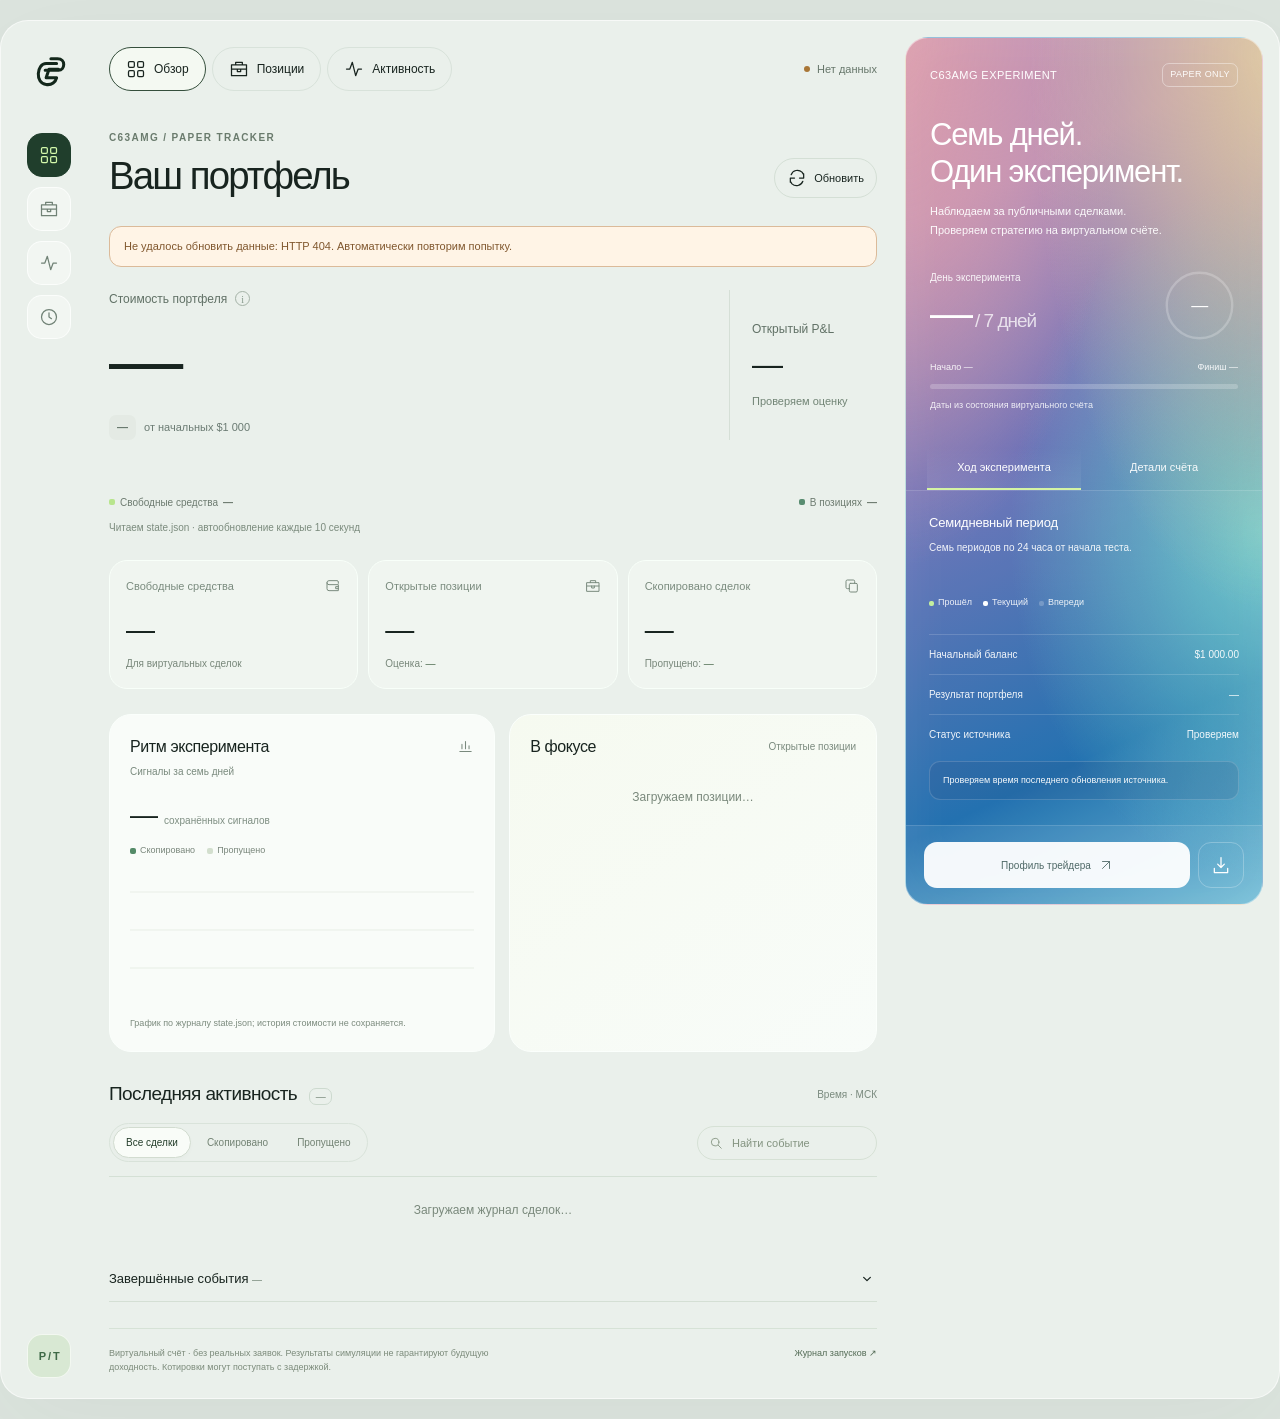
==== commit a5acbd7e: "Build premium C63AMG dashboard with real portfolio data" ====
--- a/site/index.html
+++ b/site/index.html
@@ -1,86 +1,538 @@
 <!doctype html>
 <html lang="ru">
-<head>
-  <meta charset="utf-8">
-  <meta name="viewport" content="width=device-width, initial-scale=1, viewport-fit=cover">
-  <meta name="theme-color" content="#f3f4f4">
-  <meta name="description" content="C63AMG Paper Tracker — результаты виртуального копирования публичных сделок Polymarket.">
-  <title>C63AMG — Paper Tracker</title>
-  <style>
-    :root{--bg:#f1f2f3;--paper:#fff;--text:#171a1d;--muted:#737a80;--faint:#98a0a4;--border:#e8eaeb;--green:#11ac68;--greenDark:#087d4d;--greenPale:#e7f7ed;--orange:#f6a146;--orangePale:#fff3e6;--red:#d65357;--redPale:#fcecec;--shadow:0 18px 58px rgba(31,42,38,.06)}
-    *{box-sizing:border-box}html{scroll-behavior:smooth}body{margin:0;background:var(--bg);font:15px/1.5 -apple-system,BlinkMacSystemFont,"Segoe UI",Arial,sans-serif;color:var(--text);-webkit-font-smoothing:antialiased}button,a{-webkit-tap-highlight-color:transparent}a{color:inherit;text-decoration:none}button{font:inherit;cursor:pointer}button:focus-visible,a:focus-visible{outline:3px solid #4fbf88;outline-offset:3px}::selection{background:#bcf5d3}
-    .shell{max-width:1320px;margin:28px auto;padding:0 18px}.frame{background:#fff;border-radius:26px;border:1px solid #e7e9e9;box-shadow:var(--shadow);overflow:hidden;min-height:90vh}.inner{padding:0 clamp(22px,4.7vw,66px)}
-    header{display:flex;align-items:center;justify-content:space-between;gap:22px;padding-top:27px;padding-bottom:25px;border-bottom:1px solid #eceeef}
-    .brand{display:flex;align-items:center;gap:11px;flex-shrink:0}.brand-mark{height:35px;width:35px;background:#171b1a;border-radius:12px;display:grid;place-items:center;position:relative}.brand-mark:before,.brand-mark:after{content:"";position:absolute;border-radius:4px;background:#aaffc9;width:7px;height:21px;transform:rotate(45deg)}.brand-mark:after{transform:rotate(-45deg)}.brand-name{font-weight:770;letter-spacing:-.5px;font-size:17px;line-height:1.05}.brand-detail{font-size:10px;letter-spacing:.09em;text-transform:uppercase;color:var(--muted);margin-top:4px}
-    .top-nav{display:flex;align-items:center;gap:5px;padding:5px;background:#f5f6f6;border-radius:99px}.top-nav a{font-size:12px;font-weight:650;padding:9px 14px;border-radius:99px;color:#636b6e;white-space:nowrap}.top-nav a:hover,.top-nav a.active{background:white;color:#181b1d;box-shadow:0 2px 8px #1018160a}
-    .header-end{display:flex;align-items:center;gap:12px}.online{display:inline-flex;align-items:center;gap:7px;background:#eff8f2;border-radius:99px;color:#208054;padding:9px 11px;font-size:11px;font-weight:730;white-space:nowrap}.online:before{content:"";height:7px;width:7px;border-radius:50%;background:var(--green);box-shadow:0 0 0 4px #31c97919}.online.stale{background:#fff3e4;color:#995f1d}.online.stale:before{background:#f1a24b}.profile{display:inline-flex;align-items:center;gap:7px;background:#171a1c;color:white;border:0;border-radius:99px;padding:10px 15px;font-size:12px;font-weight:650;white-space:nowrap}.profile svg{height:12px;width:12px}
-    .hero{position:relative;display:grid;grid-template-columns:1.22fr .78fr;align-items:stretch;padding-top:67px;padding-bottom:52px;min-height:380px;isolation:isolate}.eyebrow{letter-spacing:.16em;font-size:10px;font-weight:800;text-transform:uppercase;color:var(--greenDark);display:flex;align-items:center;gap:9px}.eyebrow:before{content:"";display:inline-block;width:15px;height:2px;background:var(--green)}.hero h1{font-weight:480;max-width:740px;font-size:clamp(44px,5.5vw,74px);line-height:1.035;letter-spacing:-.064em;margin:24px 0 23px}.hero h1 em{font-family:Georgia,"Times New Roman",serif;font-weight:400;letter-spacing:-.065em}.hero-text{max-width:440px;font-size:14px;color:#6d7477;line-height:1.75;margin:0 0 27px}.hero-actions{display:flex;align-items:center;gap:17px;flex-wrap:wrap}.btn-dark{border:0;background:#17191a;color:#fff;border-radius:99px;font-size:12px;font-weight:700;padding:13px 20px;display:inline-flex;align-items:center;gap:14px;white-space:nowrap}.btn-dark span{font-size:17px;line-height:0}.text-link{font-size:12px;color:#52595a;font-weight:700;border-bottom:1px solid #b3b7b7;padding-bottom:2px}
-    .hero-art{align-self:center;position:relative;height:290px;display:flex;align-items:center;justify-content:center;overflow:hidden}.hero-art .swirl{width:240px;height:240px;border-radius:48%;position:relative;background:radial-gradient(circle at 64% 40%,#c7f6db 0 11%,#6ce6a4 12% 29%,#1ecf80 30% 48%,#078e55 59% 75%,#085b3b 80%);filter:drop-shadow(0 16px 20px #0e8f5626);transform:rotate(-23deg)}.hero-art .swirl:after{content:"";position:absolute;inset:26px;border:22px solid #78efb3;border-radius:48% 52% 46% 54%;transform:rotate(32deg);box-shadow:inset 18px -8px 13px #0c915a65,8px 10px 20px #0b9f6366}.hero-art .orbit{position:absolute;inset:17px 18px;border:1px solid #d8dfdb;border-radius:50%;transform:rotate(25deg)}.hero-art .orbit2{position:absolute;inset:45px -2px;border:1px dashed #d6e4da;border-radius:50%;transform:rotate(-23deg)}.hero-art .floating{position:absolute;background:#fff;box-shadow:0 9px 24px #0d4f2922;border:1px solid #e5eee6;border-radius:13px;padding:12px 16px;min-width:148px;z-index:2}.floating.left{left:1%;bottom:28px;transform:rotate(-7deg)}.floating.right{right:1%;top:40px;transform:rotate(6deg)}.floating .topline{font-size:9px;font-weight:800;letter-spacing:.1em;color:#85918b;text-transform:uppercase}.floating .number{font-size:25px;font-weight:720;letter-spacing:-1px}.floating .small{font-size:10px;color:#89938c}
-    .sync{border-top:1px solid #eee;padding:12px 0 17px;display:flex;justify-content:space-between;align-items:center;gap:14px;flex-wrap:wrap;color:#80888d;font-size:11px}.sync-left{display:flex;align-items:center;gap:9px}.sync-dot{height:7px;width:7px;background:#7ccfaa;border-radius:50%}.sync.stale .sync-dot{background:var(--orange)}
-    .section-heading{display:flex;justify-content:space-between;gap:14px;align-items:end;margin:4px 0 17px}.section-heading h2{font-size:26px;letter-spacing:-.045em;line-height:1.15;font-weight:630;margin:0}.section-heading h2 em{font-family:Georgia,serif;font-weight:400}.section-over{font-weight:800;letter-spacing:.14em;text-transform:uppercase;font-size:10px;color:#8c9695;margin-bottom:8px}.section-note{font-size:12px;color:#87908e}
-    .metrics{display:grid;grid-template-columns:repeat(4,minmax(0,1fr));gap:12px;margin-bottom:48px}.metric-card{position:relative;background:#f9faf9;border:1px solid #edf0ee;border-radius:17px;min-height:168px;padding:21px 21px 19px;overflow:hidden}.metric-card .label{font-size:12px;color:#6b7772;line-height:1.35;min-height:35px}.metric-card .value{font-weight:710;font-size:clamp(24px,3vw,38px);line-height:1.2;letter-spacing:-.045em;margin-top:20px;font-variant-numeric:tabular-nums}.metric-card .aside{font-size:11px;color:#929c98;margin-top:10px;line-height:1.3}.metric-card.main{background:linear-gradient(130deg,#e7f7ed,#f8fffb);border-color:#d9f0e2}.metric-card.main:after{content:"";position:absolute;right:-46px;top:-52px;border-radius:50%;width:135px;height:135px;border:22px solid #aeeecb;opacity:.52}.metric-card .value.good{color:var(--greenDark)}.metric-card .value.bad{color:var(--red)}
-    .overview-row{display:grid;grid-template-columns:1.35fr .75fr;gap:16px;margin-bottom:47px}.data-panel{background:#fbfbfa;border:1px solid #e9edeb;border-radius:20px;padding:25px;min-width:0}.panel-header{display:flex;justify-content:space-between;align-items:start;gap:10px;margin-bottom:22px}.panel-title{font-size:15px;font-weight:750;letter-spacing:-.02em}.panel-sub{font-size:11px;color:#97a09c;margin-top:5px}.legend{display:flex;align-items:center;gap:12px;font-size:11px;color:#818a85;flex-wrap:wrap}.legend span:before{content:"";display:inline-block;height:8px;width:8px;border-radius:3px;background:var(--green);margin-right:5px}.legend span.alt:before{background:var(--orange)}
-    .chart{display:flex;align-items:end;justify-content:space-between;gap:12px;height:166px;padding:13px 0 0}.chart-col{height:100%;flex:1;max-width:56px;min-width:0;display:flex;flex-direction:column;justify-content:flex-end;align-items:center;gap:6px}.bar-stack{height:126px;min-height:126px;width:min(100%,32px);display:flex;flex-direction:column;justify-content:flex-end;border-radius:7px;overflow:hidden;background:linear-gradient(to top,#edf1ef 0 2px,transparent 2px)}.bar-copy{background:var(--green);min-height:0;transition:height .2s}.bar-skip{background:var(--orange);min-height:0}.chart-count{font-weight:700;font-size:10px;height:16px;color:#4f5f56}.chart-day{font-size:10px;color:#929d97;white-space:nowrap}.chart-caption{font-size:11px;color:#8e9893;margin-top:10px}
-    .progress-top{display:flex;justify-content:space-between;align-items:baseline;gap:8px}.progress-top .big{font-size:43px;font-weight:700;letter-spacing:-.06em;line-height:1.15}.progress-top .rest{font-size:12px;color:#818b85}.progress-track{height:8px;background:#e8efe9;border-radius:99px;overflow:hidden;margin:18px 0 13px}.progress-fill{height:100%;width:0;background:var(--green);border-radius:99px;transition:width .4s}.progress-ends{display:flex;justify-content:space-between;color:#85928a;font-size:11px}.allocation{border-top:1px solid #e6ece8;margin-top:25px;padding-top:19px}.alloc-grid{display:flex;gap:10px;margin-top:12px}.allocation-piece{height:9px;border-radius:99px;background:#dbe3df;flex:1}.allocation-piece.cash{background:#29c880}.allocation-piece.open{background:#a5e9bf}.alloc-row{display:flex;justify-content:space-between;gap:10px;margin-top:10px;font-size:11px;color:#87958e}.alloc-row b{color:#2a3330;font-size:12px}
-    .positions-grid{display:grid;grid-template-columns:repeat(2,minmax(0,1fr));gap:14px;margin-bottom:47px}.position-card{border:1px solid #e8ece9;border-radius:19px;padding:23px;min-width:0;background:#fff;transition:border-color .18s}.position-card:hover{border-color:#a8d9bc}.position-head{display:flex;align-items:start;gap:14px}.sport-icon{display:grid;place-items:center;height:49px;width:49px;border-radius:13px;background:#f0f3f1;color:#272f2b;font-size:15px;font-weight:850;letter-spacing:-.05em;flex-shrink:0}.sport-icon.ufc{background:#fcf0ee;color:#cf302a}.sport-icon.wta{background:#f2ecff;color:#7651ca}.sport-icon.foot{background:#e8f5e9;color:#338551}.position-name{font-size:14px;font-weight:710;line-height:1.4;max-width:100%;overflow-wrap:anywhere}.position-outcome{font-size:12px;color:#7e8b83;margin-top:5px}.position-bottom{margin-top:23px;padding-top:18px;border-top:1px solid #eef1ef;display:grid;grid-template-columns:repeat(3,minmax(0,1fr));gap:10px}.p-detail-label{font-size:10px;color:#94a09a}.p-detail-value{font-size:16px;font-weight:700;margin-top:5px;letter-spacing:-.03em;font-variant-numeric:tabular-nums}.pill-small{background:var(--greenPale);color:var(--greenDark);padding:4px 9px;border-radius:99px;font-size:10px;font-weight:740;display:inline-block;margin-top:11px}.noted{color:#909c95;font-size:11px;margin-top:12px}
-    .empty{border:1px dashed #dce6de;padding:34px 20px;border-radius:18px;text-align:center;grid-column:1/-1;color:#89968e;background:#fbfcfb}.empty .empty-circle{height:58px;width:58px;background:#edfaf2;border-radius:50%;display:grid;place-items:center;color:#19a365;font-size:30px;margin:0 auto 10px}.empty strong{display:block;color:#29312c;font-size:15px;margin-bottom:6px}
-    .activity-section{padding-bottom:45px}.filters{display:flex;gap:4px;background:#f6f7f7;padding:4px;border-radius:99px}.filters button{background:none;border:0;border-radius:99px;padding:9px 14px;font-size:11px;color:#87918b;font-weight:700}.filters button.active{color:#18211b;background:#fff;box-shadow:0 2px 8px #1220190c}.signal-list{border:1px solid #e9ecea;border-radius:20px;overflow:hidden;background:#fff}.signal{display:grid;grid-template-columns:70px minmax(0,1fr) 154px 97px;align-items:center;gap:18px;padding:18px 22px;border-bottom:1px solid #f0f1f1}.signal:last-child{border-bottom:0}.signal:nth-child(even){background:#fbfcfb}.signal-time{font-size:11px;color:#86938d;font-variant-numeric:tabular-nums}.signal-info{min-width:0}.signal-title{font-size:13px;font-weight:660;color:#2b3230;line-height:1.35}.signal-sub{font-size:11px;color:#939c98;margin-top:6px}.signal-state{font-size:10px;font-weight:750;display:inline-block;border-radius:99px;padding:5px 9px;white-space:nowrap;background:var(--orangePale);color:#a66922}.signal-state.copied{background:var(--greenPale);color:var(--greenDark)}.signal-reason{font-size:11px;color:#9aa39f;margin-top:5px;max-width:170px;line-height:1.3}.signal-prices{text-align:right}.signal-prices b{font-size:17px;letter-spacing:-.035em}.signal-prices div{font-size:10px;color:#96a09b}.activity-bottom{display:flex;justify-content:center;padding-top:18px}.loadmore{border:1px solid #e1e7e3;border-radius:99px;padding:10px 19px;background:#fff;font-size:12px;font-weight:730;color:#49524d}.loadmore:hover{border-color:#6dc494}
-    .settlement-list{display:grid;grid-template-columns:repeat(2,1fr);gap:13px;padding-bottom:34px}.settlement{display:flex;justify-content:space-between;gap:12px;border:1px solid var(--border);border-radius:15px;padding:16px 19px}.settlement b{font-size:13px}.settlement .smeta{color:#8f9993;font-size:11px;margin-top:4px}.settlement .spnl{font-weight:800;font-size:18px;white-space:nowrap}
-    .footer{background:#171b1b;color:#fff;padding:28px clamp(22px,4.7vw,66px);display:flex;justify-content:space-between;align-items:center;gap:16px;flex-wrap:wrap}.footer strong{font-weight:760}.footer p{font-size:11px;color:#b2bab6;max-width:650px;margin:8px 0 0;line-height:1.7}.footer a{font-size:12px;font-weight:700;color:#bff4d2;text-decoration:underline;text-underline-offset:4px}
-    .no-js{margin:16px 0;border-radius:12px;background:#fef1df;padding:14px}
-    @media(max-width:1050px){.top-nav{display:none}.hero h1{font-size:clamp(42px,6.4vw,65px)}.hero-art .floating.left{left:0}.hero-art .floating.right{right:0}.overview-row{grid-template-columns:1.15fr .85fr}}
-    @media(max-width:800px){.shell{margin:0;padding:0}.frame{border-radius:0;border:0}.inner{padding:0 22px}.hero{padding-top:42px;padding-bottom:28px;min-height:0}.hero-art{height:230px}.hero-art .swirl{width:190px;height:190px}.hero-art .floating{padding:8px 11px;min-width:110px}.floating .number{font-size:19px}.hero h1{font-size:48px}.metrics{grid-template-columns:repeat(2,1fr)}.overview-row{grid-template-columns:1fr}.positions-grid{grid-template-columns:1fr}.settlement-list{grid-template-columns:1fr}.metric-card{min-height:145px}}
-    @media(max-width:560px){header{padding-top:18px;padding-bottom:16px}.inner{padding:0 17px}.brand-mark{width:32px;height:32px}.brand-name{font-size:15px}.online{font-size:10px;padding:8px 10px}.header-end{gap:6px}.profile{padding:8px 10px;font-size:10px}.profile svg{display:none}.hero{display:block;padding-top:31px;padding-bottom:14px}.hero h1{font-size:clamp(39px,10.6vw,54px);max-width:500px;letter-spacing:-.065em;margin:16px 0}.hero-text{font-size:13px;line-height:1.65;margin-bottom:18px}.hero-art{height:177px;margin:8px 0 -5px}.hero-art .swirl{width:135px;height:135px}.hero-art .swirl:after{inset:18px;border-width:12px}.hero-art .floating.left{bottom:9px;left:5%}.hero-art .floating.right{top:4px;right:5%}.hero-art .floating .small{display:none}.hero-art .floating{min-width:95px;padding:7px 9px}.floating .number{font-size:17px}.hero-art .orbit{inset:7px 20%}.hero-art .orbit2{inset:20px 15%}.hero-actions{gap:13px}.sync{font-size:10px;padding:11px 0 20px}.section-heading h2{font-size:24px}.section-note{font-size:11px}.metrics{gap:9px;margin-bottom:34px}.metric-card{padding:16px 14px;min-height:141px}.metric-card .value{font-size:26px;margin-top:15px}.metric-card .label{font-size:11px;min-height:31px}.metric-card .aside{font-size:10px}.data-panel{padding:19px}.overview-row{gap:11px;margin-bottom:36px}.panel-header{flex-wrap:wrap}.positions-grid{margin-bottom:35px}.position-card{padding:17px}.position-bottom{gap:7px}.p-detail-value{font-size:14px}.section-heading.filters-heading{display:block}.filters{display:inline-flex;margin-top:13px}.signal{grid-template-columns:1fr auto;gap:7px 10px;padding:16px}.signal-time{grid-column:1;grid-row:1}.signal-prices{grid-column:2;grid-row:1/3}.signal-info{grid-column:1;grid-row:2}.signal-status-group{grid-column:1/-1;grid-row:3;margin-top:5px}.signal-reason{display:inline;margin-left:7px}.signal-title{font-size:12px}.signal-prices b{font-size:15px}.activity-section{padding-bottom:30px}.footer{padding:25px 18px}}
-    @media(prefers-reduced-motion:reduce){*{scroll-behavior:auto!important;transition:none!important}}
-  </style>
-</head>
-<body>
-<div class="shell"><div class="frame">
-  <div class="inner">
-    <header>
-      <a class="brand" href="#top" aria-label="C63AMG — наверх"><span class="brand-mark" aria-hidden="true"></span><span><div class="brand-name">C63AMG</div><div class="brand-detail">Paper tracker</div></span></a>
-      <nav class="top-nav" aria-label="Навигация"><a href="#summary" class="active">Обзор</a><a href="#positions">Позиции</a><a href="#activity">Активность</a><a href="#settlements">Итоги</a></nav>
-      <div class="header-end"><span id="live-pill" class="online">Проверка…</span><a class="profile" href="https://polymarket.com/ru/@c63amg" target="_blank" rel="noopener noreferrer">Профиль трейдера <svg fill="none" viewBox="0 0 16 16" aria-hidden="true"><path d="M4 12 12 4M5.5 4H12v6.5" stroke="currentColor" stroke-width="1.6" stroke-linecap="round"/></svg></a></div>
-    </header>
-    <section class="hero" id="top" aria-labelledby="hero-title"><div><div class="eyebrow">Контроль стратегии / 7 дней</div><h1 id="hero-title">Каждая сделка.<br><em>Под контролем.</em></h1><p class="hero-text">Наблюдаем за C63AMG на Polymarket и проверяем, какие сделки действительно можно повторить. Только виртуальные средства, реальные рыночные котировки и честные причины пропусков.</p><div class="hero-actions"><a href="#activity" class="btn-dark">Последние сделки <span aria-hidden="true">↗</span></a><a href="#positions" class="text-link">Открытые позиции</a></div></div><div class="hero-art" aria-hidden="true"><div class="orbit"></div><div class="orbit2"></div><div class="swirl"></div><div class="floating left"><div class="topline">Виртуальный счёт</div><div class="number">$1 000</div><div class="small">Без реальных денег</div></div><div class="floating right"><div class="topline">Копирование</div><div class="number" id="art-copied">—</div><div class="small">Сделок выполнено</div></div></div></section>
-    <div class="sync" id="sync-banner" role="status" aria-live="polite"><div class="sync-left"><span class="sync-dot"></span><span id="sync-status">Получаем последние данные…</span></div><span id="sync-time">Время по Москве</span></div>
-    <section id="summary" aria-label="Ключевые показатели"><div class="section-heading"><div><div class="section-over">Текущие результаты</div><h2>Цифры, которые <em>важны</em></h2></div><span class="section-note">Виртуальный портфель · USD</span></div><div class="metrics" id="metrics"><div class="metric-card main"><div class="label">Стоимость портфеля</div><div class="value">—</div></div></div></section>
-    <div class="overview-row"><section class="data-panel" aria-labelledby="chart-title"><div class="panel-header"><div><div id="chart-title" class="panel-title">Активность за неделю</div><div class="panel-sub">Количество обнаруженных сделок, без прогнозов</div></div><div class="legend"><span>Скопировано</span><span class="alt">Пропущено</span></div></div><div class="chart" id="weekly-chart" role="img" aria-label="Активность: копирование и пропуски за семь дней"></div><div class="chart-caption" id="chart-caption">График строится по реальным сигналам нашего бота</div></section>
-      <section class="data-panel" aria-labelledby="period-title"><div class="panel-header"><div><div id="period-title" class="panel-title">Эксперимент · 7 дней</div><div class="panel-sub" id="period-label">Подсчитываем время…</div></div><span class="pill-small" id="period-pill">PAPER ONLY</span></div><div class="progress-top"><div class="big" id="day-counter">—</div><div class="rest" id="days-remain">из 7 дней</div></div><div class="progress-track" role="progressbar" aria-label="Прогресс семидневного теста" aria-valuemin="0" aria-valuemax="100" aria-valuenow="0" id="progress"><div class="progress-fill" id="progress-fill"></div></div><div class="progress-ends"><span id="date-start">Старт —</span><span id="date-end">Конец —</span></div><div class="allocation"><div class="panel-title">Структура портфеля</div><div class="alloc-grid" id="alloc-graph" aria-label="Структура виртуального счёта"><span class="allocation-piece cash"></span><span class="allocation-piece open"></span></div><div class="alloc-row"><span>Свободно <b id="free-amount">—</b></span><span>В позициях <b id="open-amount">—</b></span></div></div></section></div>
-    <section id="positions" aria-labelledby="positions-title"><div class="section-heading"><div><div class="section-over">Виртуальный портфель</div><h2 id="positions-title">Открытые <em>позиции</em></h2></div><span class="section-note" id="positions-summary">—</span></div><div class="positions-grid" id="positions-list"><div class="empty"><strong>Проверяем позиции…</strong></div></div></section>
-    <section id="activity" class="activity-section" aria-labelledby="activity-title"><div class="section-heading filters-heading"><div><div class="section-over">Лента наблюдения</div><h2 id="activity-title">Последние <em>сделки</em></h2></div><div class="filters" role="group" aria-label="Фильтр сделок"><button type="button" data-filter="all" class="active" aria-pressed="true">Все</button><button type="button" data-filter="COPIED" aria-pressed="false">Скопировано</button><button type="button" data-filter="SKIPPED" aria-pressed="false">Пропущено</button></div></div><div class="signal-list" id="signals"><div class="empty"><strong>Получаем историю наблюдения…</strong></div></div><div class="activity-bottom"><button type="button" id="load-more" class="loadmore" hidden>Показать ещё</button></div></section>
-    <section id="settlements" aria-labelledby="settlements-title"><div class="section-heading"><div><div class="section-over">Зафиксированный результат</div><h2 id="settlements-title">Завершённые <em>события</em></h2></div><span class="section-note" id="settlement-count">—</span></div><div class="settlement-list" id="settlement-list"><div class="empty"><strong>Пока нет рассчитанных событий</strong><span>После завершения рынка результат появится здесь.</span></div></div></section>
-  </div>
-  <footer class="footer"><div><strong>C63AMG · Paper Tracker</strong><p>Это виртуальная симуляция, не инвестиционный совет и не реальные заявки. Оценка открытых позиций зависит от доступных котировок. GitHub Actions может запускаться с задержками; сообщение в Telegram не подтверждает исполнение сделки.</p></div><a href="https://github.com/dgorshenin555-commits/c63amg-tracker/actions" target="_blank" rel="noopener noreferrer">Журнал запусков ↗</a></footer>
-</div></div>
-<script>
-(()=>{
-'use strict';
-const $=id=>document.getElementById(id);
-const esc=v=>String(v??'').replace(/[&<>"']/g,c=>({'&':'&amp;','<':'&lt;','>':'&gt;','"':'&quot;',"'":'&#39;'}[c]));
-const num=v=>{const n=Number(v);return Number.isFinite(n)?n:0};
-const usd=(v,dec=2)=>'$'+num(v).toLocaleString('en-US',{minimumFractionDigits:dec,maximumFractionDigits:dec});
-const signed=v=>(num(v)<0?'−':'+')+usd(Math.abs(num(v)));
-const cls=v=>num(v)<-0.00001?'bad':num(v)>0.00001?'good':'';
-const dt=(ts,options={})=>ts?new Date(num(ts)*1000).toLocaleString('ru-RU',{timeZone:'Europe/Moscow',day:'2-digit',month:'short',...options}):'—';
-const dayKey=ts=>ts?new Date(num(ts)*1000).toLocaleDateString('en-CA',{timeZone:'Europe/Moscow',year:'numeric',month:'2-digit',day:'2-digit'}):'';
-const reasons={late_or_invalid:'Сигнал старше 7 минут',price_moved:'Цена уже изменилась',no_inventory:'Нет долей для продажи',risk_limit:'Лимит риска',price_filter:'Цена вне диапазона',no_depth:'Нет заявок по нужной цене',bad_signal:'Некорректные данные'};
-const reason=r=>reasons[r]||((r||'').startsWith('orderbook_error:')?'Котировка недоступна':r==='paper_buy'?'Виртуальная покупка исполнена':r==='paper_sell'?'Виртуальная продажа исполнена':r||'—');
-const marketIcon=t=>/UFC|MMA|fight|boxing/i.test(t||'')?['UFC','ufc']:/WTA|tennis|ATP/i.test(t||'')?['WTA','wta']:/football|LALIGA|vs\.|soccer/i.test(t||'')?['●','foot']:['↗',''];
-let snapshot=null,filter='all',visible=8,lastFailure='';
-function metric(label,val,desc,tone='',primary=false){return `<div class="metric-card ${primary?'main':''}"><div class="label">${esc(label)}</div><div class="value ${tone}">${esc(val)}</div><div class="aside">${esc(desc)}</div></div>`;}
-function updateLive(){if(!snapshot)return;const secs=Math.max(0,Math.floor(Date.now()/1000-num(snapshot.updated)));const stale=secs>900;const msg=stale?`Данные устарели · ${Math.floor(secs/60)} мин без обновлений`:`Последний опрос · ${dt(snapshot.updated,{hour:'2-digit',minute:'2-digit'})} МСК`;$('live-pill').className='online'+(stale?' stale':'');$('live-pill').textContent=stale?'Обновление задерживается':'Мониторинг';$('sync-banner').classList.toggle('stale',stale);$('sync-status').textContent=msg;$('sync-time').textContent=`Проверено: ${dt(snapshot.updated,{hour:'2-digit',minute:'2-digit'})} МСК`}
-function renderMetrics(s){const positions=Object.values(s.positions||{}).filter(p=>num(p.qty)>1e-9);const posValue=positions.reduce((a,p)=>a+num(p.mark_value??p.cost),0);const equity=num(s.equity??(num(s.cash)+posValue));const pnl=num(s.total_pnl??(equity-1000));const unreal=num(s.unrealized??(posValue-positions.reduce((a,p)=>a+num(p.cost),0)));$('metrics').innerHTML=[metric('Стоимость портфеля',usd(equity),'Свободные деньги + открытые позиции','',true),metric('Общий результат',signed(pnl),'От начального баланса $1 000',cls(pnl)),metric('Виртуально скопировано',String(s.copied||0),`Пропущено сигналов: ${s.skipped||0}`),metric('Свободные средства',usd(s.cash),'Доступно для новых симуляций')].join('');$('art-copied').textContent=String(s.copied||0);$('free-amount').textContent=usd(s.cash);$('open-amount').textContent=usd(posValue);const total=Math.max(0,num(s.cash))+Math.max(0,posValue),w=total?100*num(s.cash)/total:100;$('alloc-graph').innerHTML=`<span class="allocation-piece cash" style="flex:${Math.max(.1,w)}"></span><span class="allocation-piece open" style="flex:${Math.max(.1,100-w)}"></span>`;}
-function renderWeek(s){const start=num(s.started),end=num(s.end),now=Date.now()/1000,progress=end>start?Math.max(0,Math.min(100,(now-start)/(end-start)*100)):0;const days=Math.max(0,Math.min(7,Math.floor((now-start)/86400)+1));$('day-counter').textContent=now>end?'7/7':days+'/7';$('days-remain').textContent=now>end?'Тест завершён':'дней теста';$('period-label').textContent=now>end?'Семидневный период завершён':'Текущий тест · без реальных денег';$('progress-fill').style.width=progress.toFixed(1)+'%';$('progress').setAttribute('aria-valuenow',Math.round(progress));$('date-start').textContent=dt(start,{day:'2-digit',month:'short'});$('date-end').textContent=dt(end,{day:'2-digit',month:'short'});let count=[];for(let i=0;i<7;i++){const day=start+i*86400;count.push({day:dt(day,{day:'2-digit',month:'short'}),key:dayKey(day),copy:0,skip:0});}for(const e of s.events||[]){const index=count.findIndex(x=>x.key===dayKey(e.ts||e.detected));if(index>=0){if(e.decision==='COPIED')count[index].copy++;else count[index].skip++;}}const max=Math.max(1,...count.map(x=>x.copy+x.skip));$('weekly-chart').innerHTML=count.map(x=>{const copied=100*x.copy/max,skipped=100*x.skip/max;return `<div class="chart-col" title="${esc(x.day)}: ${x.copy} скопировано, ${x.skip} пропущено"><div class="chart-count">${x.copy+x.skip||''}</div><div class="bar-stack"><div class="bar-skip" style="height:${skipped}%"></div><div class="bar-copy" style="height:${copied}%"></div></div><div class="chart-day">${esc(x.day.split(' ')[0])}</div></div>`;}).join('');$('chart-caption').textContent=`${s.copied||0} скопировано · ${s.skipped||0} пропущено. График основан на сохранённых сигналах.`;}
-function renderPositions(s){const positions=Object.values(s.positions||{}).filter(p=>num(p.qty)>1e-9);$('positions-summary').textContent=`${positions.length} активных · ${usd(positions.reduce((a,p)=>a+num(p.cost),0))} вложено`;$('positions-list').innerHTML=positions.length?positions.map(p=>{const ico=marketIcon(p.title);const cost=num(p.cost),mark=num(p.mark_value??cost),diff=mark-cost;const quality=p.mark_source==='cost_fallback'?'Котировка недоступна, показана себестоимость':p.mark_source==='gamma_indicative'?'Ориентировочная котировка':'Оценка по доступной цене продажи';return `<article class="position-card"><div class="position-head"><div class="sport-icon ${ico[1]}" aria-hidden="true">${ico[0]}</div><div><div class="position-name">${esc(p.title)}</div><div class="position-outcome">Исход: <strong>${esc(p.outcome)}</strong></div><span class="pill-small">● Виртуальная позиция</span></div></div><div class="position-bottom"><div><div class="p-detail-label">Вложено</div><div class="p-detail-value">${usd(cost)}</div></div><div><div class="p-detail-label">Оценка сейчас</div><div class="p-detail-value">${usd(mark)}</div></div><div><div class="p-detail-label">P&amp;L</div><div class="p-detail-value" style="color:${diff<0?'#d65357':'#08834e'}">${signed(diff)}</div></div></div><div class="noted">${num(p.qty).toFixed(2)} долей · ${esc(quality)}</div></article>`;}).join(''):`<div class="empty"><div class="empty-circle">◌</div><strong>Нет открытых позиций</strong><span>Новые виртуальные покупки появятся здесь автоматически.</span></div>`;}
-function renderSignals(s){const records=(s.events||[]).filter(e=>filter==='all'||e.decision===filter).slice().reverse();const show=records.slice(0,visible);$('signals').innerHTML=show.length?show.map(e=>{const copied=e.decision==='COPIED',price=num(e.price);const displayReason=reason(e.reason);const simPrice=e.sim_price!=null?`Наша цена: ${Math.round(num(e.sim_price)*1000)/10}¢`:'Не исполнено';return `<article class="signal"><div class="signal-time">${dt(e.detected,{hour:'2-digit',minute:'2-digit'})}</div><div class="signal-info"><div class="signal-title">${esc(e.market)}</div><div class="signal-sub">${e.side==='BUY'?'Покупка':'Продажа'} · ${esc(e.outcome)}</div></div><div class="signal-status-group"><span class="signal-state ${copied?'copied':''}">${copied?'✓ Скопировано':'↷ Пропущено'}</span><div class="signal-reason">${esc(displayReason)}</div></div><div class="signal-prices"><b>${(price*100).toFixed(1).replace(/\.0$/,'')}¢</b><div>${esc(simPrice)}</div></div></article>`;}).join(''):`<div class="empty"><div class="empty-circle">↗</div><strong>Здесь пока пусто</strong><span>${filter==='all'?'Ожидаем первые новые сделки трейдера.':'Для этого фильтра сделок пока нет.'}</span></div>`;$('load-more').hidden=records.length<=visible;}
-function renderSettled(s){const v=(s.settlements||[]).slice().reverse();$('settlement-count').textContent=`${v.length} событий`;$('settlement-list').innerHTML=v.length?v.slice(0,20).map(p=>`<div class="settlement"><div><b>${esc(p.market||'Событие')}</b><div class="smeta">${esc(p.outcome)} · ${p.result==='WIN'?'Выигрыш':p.result==='LOSS'?'Проигрыш':'Расчёт'} · ${dt(p.resolved_at)}</div></div><div class="spnl" style="color:${num(p.pnl)<0?'#d65357':'#08834e'}">${signed(p.pnl)}</div></div>`).join(''):`<div class="empty"><div class="empty-circle">✓</div><strong>Официальных расчётов пока нет</strong><span>После завершения событий результаты появятся здесь.</span></div>`;}
-function render(s){snapshot=s;updateLive();renderMetrics(s);renderWeek(s);renderPositions(s);renderSignals(s);renderSettled(s);}
-async function load(){try{const response=await fetch('state.json?ts='+Date.now(),{cache:'no-store'});if(!response.ok)throw new Error('HTTP '+response.status);const s=await response.json();render(s);lastFailure='';}catch(error){lastFailure=String(error.message||error);if(!snapshot){$('sync-status').textContent='Не удалось загрузить статистику: '+lastFailure;$('live-pill').textContent='Нет данных';$('live-pill').classList.add('stale')}else{$('sync-status').textContent='Ошибка обновления. Показан предыдущий снимок: '+lastFailure;}}}
-for(const b of document.querySelectorAll('[data-filter]')){b.addEventListener('click',()=>{filter=b.dataset.filter;visible=8;for(const x of document.querySelectorAll('[data-filter]')){const selected=x===b;x.classList.toggle('active',selected);x.setAttribute('aria-pressed',selected?'true':'false')}if(snapshot)renderSignals(snapshot)})}
-$('load-more').addEventListener('click',()=>{visible+=12;if(snapshot)renderSignals(snapshot)});
-load();setInterval(load,60000);setInterval(updateLive,20000);
-})();
-</script>
-</body>
-</html>+  <head>
+    <meta charset="utf-8" />
+    <meta
+      name="viewport"
+      content="width=device-width, initial-scale=1, viewport-fit=cover"
+    />
+    <meta name="theme-color" content="#eaf0eb" />
+    <meta
+      name="description"
+      content="C63AMG Tracker — портфель, сделки и результаты семидневного виртуального эксперимента Polymarket."
+    />
+    <meta name="apple-mobile-web-app-capable" content="yes" />
+    <meta name="apple-mobile-web-app-status-bar-style" content="default" />
+    <meta name="apple-mobile-web-app-title" content="C63AMG" />
+    <link rel="icon" type="image/svg+xml" href="app-icon.svg" />
+    <link rel="manifest" href="manifest.webmanifest" />
+    <link rel="stylesheet" href="dashboard.css" />
+    <script src="dashboard.js" defer></script>
+    <title>C63AMG — Обзор портфеля</title>
+  </head>
+  <body data-state-url="state.json">
+    <svg
+      xmlns="http://www.w3.org/2000/svg"
+      style="position: absolute; width: 0; height: 0; overflow: hidden"
+      aria-hidden="true"
+    >
+      <defs>
+        <symbol id="i-grid" viewBox="0 0 24 24">
+          <rect x="3" y="3" width="7" height="7" rx="1.5" />
+          <rect x="14" y="3" width="7" height="7" rx="1.5" />
+          <rect x="3" y="14" width="7" height="7" rx="1.5" />
+          <rect x="14" y="14" width="7" height="7" rx="1.5" />
+        </symbol>
+        <symbol id="i-chart" viewBox="0 0 24 24">
+          <path d="M4 19h16M7 15V9m5 6V5m5 10v-4" />
+        </symbol>
+        <symbol id="i-activity" viewBox="0 0 24 24">
+          <path d="M3 12h4l3-8 4 16 3-8h4" />
+        </symbol>
+        <symbol id="i-arrow" viewBox="0 0 24 24">
+          <path d="M6 18 18 6M6 6h12v12" />
+        </symbol>
+        <symbol id="i-wallet" viewBox="0 0 24 24">
+          <path
+            d="M20 8V6a2 2 0 0 0-2-2H6a3 3 0 0 0 0 6h14v9H6a3 3 0 0 1-3-3V7m17 6h-4v3h4"
+          />
+        </symbol>
+        <symbol id="i-refresh" viewBox="0 0 24 24">
+          <path
+            d="M20 7v5h-5M4 17v-5h5m-4-4a8 8 0 0 1 13-3l2 3M4 16l2 3a8 8 0 0 0 13-3"
+          />
+        </symbol>
+        <symbol id="i-copy" viewBox="0 0 24 24">
+          <rect x="8" y="8" width="12" height="13" rx="2" />
+          <path d="M16 8V5a2 2 0 0 0-2-2H5a2 2 0 0 0-2 2v9a2 2 0 0 0 2 2h3" />
+        </symbol>
+        <symbol id="i-positions" viewBox="0 0 24 24">
+          <path d="M3 7h18v13H3zM8 7V4h8v3M3 12h18m-11 0v3h4v-3" />
+        </symbol>
+        <symbol id="i-search" viewBox="0 0 24 24">
+          <circle cx="10.5" cy="10.5" r="6.5" />
+          <path d="m16 16 5 5" />
+        </symbol>
+        <symbol id="i-download" viewBox="0 0 24 24">
+          <path d="M12 3v12m-4-4 4 4 4-4M4 16v5h16v-5" />
+        </symbol>
+        <symbol id="i-chevron" viewBox="0 0 24 24">
+          <path d="m8 10 4 4 4-4" />
+        </symbol>
+        <symbol id="i-check" viewBox="0 0 24 24">
+          <path d="m5 12 4 4L19 6" />
+        </symbol>
+        <symbol id="i-skip" viewBox="0 0 24 24">
+          <path d="M4 16c0-6 6-8 14-8m-4-4 4 4-4 4" />
+        </symbol>
+        <symbol id="i-clock" viewBox="0 0 24 24">
+          <circle cx="12" cy="12" r="9" />
+          <path d="M12 7v5l3 2" />
+        </symbol>
+        <symbol id="i-info" viewBox="0 0 24 24">
+          <circle cx="12" cy="12" r="9" />
+          <path d="M12 11v6m0-10h.01" />
+        </symbol>
+      </defs>
+    </svg>
+    <a href="#overview" class="sr-only">Перейти к содержимому</a>
+    <div class="app">
+      <aside class="rail" aria-label="Быстрая навигация">
+        <a class="brand" href="#overview" aria-label="C63AMG — обзор"
+          ><svg viewBox="0 0 40 40" fill="none" aria-hidden="true">
+            <path
+              d="M28 9H17C7 9 5 30 17 31c6 1 10-3 11-7H17l3-9h10"
+              stroke="currentColor"
+              stroke-width="3.2"
+              stroke-linecap="round"
+              stroke-linejoin="round"
+            />
+            <path
+              d="M22 4h7c9 0 8 12 1 12H16"
+              stroke="currentColor"
+              stroke-width="3.2"
+              stroke-linecap="round"
+            /></svg
+        ></a>
+        <div class="rail-links">
+          <a
+            class="rail-link active"
+            href="#overview"
+            aria-label="Обзор"
+            title="Обзор"
+            ><svg class="icon" aria-hidden="true"><use href="#i-grid" /></svg
+          ></a>
+          <a
+            class="rail-link"
+            href="#positions"
+            aria-label="Позиции"
+            title="Позиции"
+            ><svg class="icon" aria-hidden="true">
+              <use href="#i-positions" /></svg
+          ></a>
+          <a
+            class="rail-link"
+            href="#activity"
+            aria-label="Активность"
+            title="Активность"
+            ><svg class="icon" aria-hidden="true">
+              <use href="#i-activity" /></svg
+          ></a>
+          <a
+            class="rail-link"
+            href="#experiment"
+            aria-label="Эксперимент"
+            title="Эксперимент"
+            ><svg class="icon" aria-hidden="true"><use href="#i-clock" /></svg
+          ></a>
+        </div>
+        <span class="rail-bottom" title="Виртуальная симуляция">P / T</span>
+      </aside>
+      <header class="header">
+        <a class="mobile-brand" href="#overview"
+          ><svg viewBox="0 0 40 40" fill="none" aria-hidden="true">
+            <path
+              d="M28 9H17C7 9 5 30 17 31c6 1 10-3 11-7H17l3-9h10"
+              stroke="currentColor"
+              stroke-width="3.2"
+              stroke-linecap="round"
+              stroke-linejoin="round"
+            />
+            <path
+              d="M22 4h7c9 0 8 12 1 12H16"
+              stroke="currentColor"
+              stroke-width="3.2"
+              stroke-linecap="round"
+            /></svg
+          ><span>C63AMG</span></a
+        >
+        <nav class="nav" aria-label="Основная навигация">
+          <a class="active" href="#overview"
+            ><svg class="icon" aria-hidden="true"><use href="#i-grid" /></svg>
+            Обзор</a
+          >
+          <a href="#positions"
+            ><svg class="icon" aria-hidden="true">
+              <use href="#i-positions" />
+            </svg>
+            Позиции</a
+          >
+          <a href="#activity"
+            ><svg class="icon" aria-hidden="true">
+              <use href="#i-activity" />
+            </svg>
+            Активность</a
+          >
+        </nav>
+        <div class="header-status" id="connection-status" role="status">
+          <span class="dot stale" id="connection-dot"></span
+          ><span id="connection-label">Загрузка данных</span>
+        </div>
+      </header>
+      <main class="main">
+        <section id="overview" aria-labelledby="page-title">
+          <div class="intro">
+            <div>
+              <div class="eyebrow">C63AMG / PAPER TRACKER</div>
+              <h1 id="page-title">Ваш портфель</h1>
+            </div>
+            <button
+              class="refresh"
+              id="refresh"
+              type="button"
+              aria-label="Обновить данные"
+            >
+              <svg class="icon" aria-hidden="true">
+                <use href="#i-refresh" /></svg
+              ><span>Обновить</span>
+            </button>
+          </div>
+          <div class="error-banner" id="error-banner" role="alert" hidden></div>
+          <div class="capital">
+            <div>
+              <div class="section-label">
+                Стоимость портфеля
+                <span
+                  class="hint"
+                  title="Свободные средства плюс оценка открытых позиций"
+                  >i</span
+                >
+              </div>
+              <div class="equity" id="equity">—</div>
+              <div class="pnl-line">
+                <span id="pnl-badge" class="badge neutral">—</span
+                ><span>от начальных $1 000</span>
+              </div>
+            </div>
+            <div class="mini-stat">
+              <div class="section-label">Открытый P&amp;L</div>
+              <div class="value" id="unrealized">—</div>
+              <div class="small" id="valuation-label">Проверяем оценку</div>
+            </div>
+          </div>
+          <div
+            class="capital-allocation"
+            role="img"
+            id="allocation-bar"
+            aria-label="Распределение капитала"
+          >
+            <span class="cash-segment" id="cash-segment"></span
+            ><span class="open-segment" id="open-segment"></span>
+          </div>
+          <div class="allocation-labels">
+            <span
+              ><i class="key"></i>Свободные средства
+              <b id="cash-share">—</b></span
+            ><span
+              ><i class="key open"></i>В позициях <b id="open-share">—</b></span
+            >
+          </div>
+          <p class="sync-note" id="sync-note">
+            Читаем state.json · автообновление каждые 10 секунд
+          </p>
+          <div class="kpis">
+            <article class="kpi">
+              <div class="kpi-top">
+                Свободные средства
+                <svg class="icon" aria-hidden="true">
+                  <use href="#i-wallet" />
+                </svg>
+              </div>
+              <div class="kpi-value" id="cash">—</div>
+              <div class="kpi-note">Для виртуальных сделок</div>
+            </article>
+            <article class="kpi">
+              <div class="kpi-top">
+                Открытые позиции
+                <svg class="icon" aria-hidden="true">
+                  <use href="#i-positions" />
+                </svg>
+              </div>
+              <div class="kpi-value" id="position-count">—</div>
+              <div class="kpi-note">
+                Оценка: <strong id="open-value">—</strong>
+              </div>
+            </article>
+            <article class="kpi">
+              <div class="kpi-top">
+                Скопировано сделок
+                <svg class="icon" aria-hidden="true">
+                  <use href="#i-copy" />
+                </svg>
+              </div>
+              <div class="kpi-value" id="copied">—</div>
+              <div class="kpi-note">
+                Пропущено: <strong id="skipped">—</strong>
+              </div>
+            </article>
+          </div>
+        </section>
+        <div class="middle-grid">
+          <section class="card" aria-labelledby="chart-title">
+            <div class="card-heading">
+              <h2 id="chart-title">Ритм эксперимента</h2>
+              <svg class="icon" aria-hidden="true"><use href="#i-chart" /></svg>
+            </div>
+            <div class="subtle">Сигналы за семь дней</div>
+            <div class="chart-summary">
+              <strong id="chart-total">—</strong
+              ><span>сохранённых сигналов</span>
+            </div>
+            <div class="chart-legend">
+              <span><i class="key copied"></i>Скопировано</span
+              ><span><i class="key skipped"></i>Пропущено</span>
+            </div>
+            <div
+              class="chart"
+              id="activity-chart"
+              aria-label="Сохранённые сигналы по дням эксперимента"
+            ></div>
+            <div class="chart-note" id="chart-note">
+              График по журналу state.json; история стоимости не сохраняется.
+            </div>
+          </section>
+          <section
+            class="card position-card"
+            id="positions"
+            aria-labelledby="positions-title"
+          >
+            <div class="card-heading">
+              <h2 id="positions-title">В фокусе</h2>
+              <span class="subtle" id="position-caption">Открытые позиции</span>
+            </div>
+            <div id="position-content">
+              <div class="empty">Загружаем позиции…</div>
+            </div>
+          </section>
+        </div>
+        <section
+          class="activity"
+          id="activity"
+          aria-labelledby="activity-title"
+        >
+          <div class="section-heading">
+            <h2 id="activity-title">
+              Последняя активность <span class="count" id="event-count">—</span>
+            </h2>
+            <span class="subtle">Время · МСК</span>
+          </div>
+          <div class="activity-controls">
+            <div class="filters" role="group" aria-label="Фильтр сделок">
+              <button type="button" data-filter="all" aria-pressed="true">
+                Все сделки</button
+              ><button type="button" data-filter="COPIED" aria-pressed="false">
+                Скопировано</button
+              ><button type="button" data-filter="SKIPPED" aria-pressed="false">
+                Пропущено
+              </button>
+            </div>
+            <label class="search"
+              ><svg class="icon" aria-hidden="true">
+                <use href="#i-search" /></svg
+              ><span class="sr-only">Поиск по рынку или исходу</span
+              ><input
+                id="search"
+                type="search"
+                placeholder="Найти событие"
+                autocomplete="off"
+            /></label>
+          </div>
+          <div class="activity-list" id="activity-list">
+            <div class="empty">Загружаем журнал сделок…</div>
+          </div>
+          <button class="load-more" id="load-more" type="button" hidden>
+            Показать ещё
+            <svg class="icon" aria-hidden="true"><use href="#i-chevron" /></svg>
+          </button>
+        </section>
+        <details class="settlements" id="settlements">
+          <summary>
+            <span
+              >Завершённые события
+              <span class="subtle" id="settlement-count">—</span></span
+            ><svg class="icon" aria-hidden="true">
+              <use href="#i-chevron" />
+            </svg>
+          </summary>
+          <div id="settlement-list"></div>
+        </details>
+        <footer class="main-footer">
+          <p>
+            Виртуальный счёт · без реальных заявок. Результаты симуляции не
+            гарантируют будущую доходность. Котировки могут поступать с
+            задержкой.
+          </p>
+          <a
+            href="https://github.com/dgorshenin555-commits/c63amg-tracker/actions"
+            target="_blank"
+            rel="noopener noreferrer"
+            >Журнал запусков ↗</a
+          >
+        </footer>
+      </main>
+      <aside class="insight" id="experiment" aria-labelledby="experiment-title">
+        <div class="insight-top">
+          <div class="insight-brand">
+            <span>C63AMG EXPERIMENT</span><span class="tag">PAPER ONLY</span>
+          </div>
+          <h2 id="experiment-title">
+            Семь дней.<br />
+            Один эксперимент.
+          </h2>
+          <p class="insight-description">
+            Наблюдаем за публичными сделками.<br />Проверяем стратегию на
+            виртуальном счёте.
+          </p>
+          <div class="period-hero">
+            <div>
+              <div class="period-label" id="period-label">
+                День эксперимента
+              </div>
+              <div class="period-value">
+                <b id="experiment-day" style="font-weight: 350">—</b
+                ><span> / 7 дней</span>
+              </div>
+            </div>
+            <div class="period-ring">
+              <svg viewBox="0 0 80 80" aria-hidden="true">
+                <circle cx="40" cy="40" r="34" />
+                <circle
+                  class="ring-value"
+                  id="progress-ring"
+                  cx="40"
+                  cy="40"
+                  r="34"
+                /></svg
+              ><span class="ring-number" id="progress-percent">—</span>
+            </div>
+          </div>
+          <div class="period-dates">
+            <span id="start-date">Начало —</span
+            ><span id="end-date">Финиш —</span>
+          </div>
+          <div
+            class="period-track"
+            id="progress"
+            role="progressbar"
+            aria-label="Прогресс эксперимента"
+            aria-valuemin="0"
+            aria-valuemax="100"
+            aria-valuenow="0"
+          >
+            <div class="period-fill" id="progress-fill"></div>
+          </div>
+          <p class="period-caption" id="period-caption">
+            Даты из состояния виртуального счёта
+          </p>
+        </div>
+        <div class="insight-tabs" role="tablist" aria-label="Об эксперименте">
+          <button
+            class="insight-tab"
+            id="tab-timeline"
+            role="tab"
+            type="button"
+            aria-selected="true"
+            aria-controls="panel-timeline"
+            tabindex="0"
+          >
+            Ход эксперимента</button
+          ><button
+            class="insight-tab"
+            id="tab-details"
+            role="tab"
+            type="button"
+            aria-selected="false"
+            aria-controls="panel-details"
+            tabindex="-1"
+          >
+            Детали счёта
+          </button>
+        </div>
+        <div
+          class="glass-section"
+          id="panel-timeline"
+          role="tabpanel"
+          aria-labelledby="tab-timeline"
+        >
+          <h3 class="glass-heading" id="calendar-title">Семидневный период</h3>
+          <p class="glass-subtitle">Семь периодов по 24 часа от начала теста.</p>
+          <div class="calendar" id="calendar"></div>
+          <div class="day-legend">
+            <span><i></i>Прошёл</span><span><i class="now"></i>Текущий</span
+            ><span><i class="future"></i>Впереди</span>
+          </div>
+          <div class="glass-metric-row">
+            <span>Начальный баланс</span><b>$1 000.00</b>
+          </div>
+          <div class="glass-metric-row">
+            <span>Результат портфеля</span><b id="experiment-result">—</b>
+          </div>
+          <div class="glass-metric-row">
+            <span>Статус источника</span><b id="feed-status">Проверяем</b>
+          </div>
+          <p class="glass-warning" id="freshness-note">
+            Проверяем время последнего обновления источника.
+          </p>
+        </div>
+        <div
+          class="glass-section"
+          id="panel-details"
+          role="tabpanel"
+          aria-labelledby="tab-details"
+          hidden
+        >
+          <h3 class="glass-heading">Виртуальный счёт</h3>
+          <p class="glass-subtitle">Фактические значения из state.json.</p>
+          <dl class="glass-details">
+            <dt>Реализованный результат</dt>
+            <dd id="realized">—</dd>
+            <dt>Оценка открытых позиций</dt>
+            <dd id="detail-open">—</dd>
+            <dt>Себестоимость позиций</dt>
+            <dd id="detail-cost">—</dd>
+            <dt>Последняя оценка · МСК</dt>
+            <dd class="small-text" id="valuation-time">—</dd>
+            <dt>Качество данных</dt>
+            <dd class="small-text" id="data-quality">—</dd>
+          </dl>
+        </div>
+        <div class="insight-footer">
+          <a
+            class="source-link"
+            href="https://polymarket.com/ru/@c63amg"
+            target="_blank"
+            rel="noopener noreferrer"
+            >Профиль трейдера
+            <svg class="icon" aria-hidden="true">
+              <use href="#i-arrow" /></svg></a
+          ><a
+            class="data-link"
+            href="state.json"
+            target="_blank"
+            rel="noopener"
+            aria-label="Открыть исходный state.json"
+            title="Исходный state.json"
+            ><svg class="icon" aria-hidden="true">
+              <use href="#i-download" /></svg
+          ></a>
+        </div>
+      </aside>
+    </div>
+    <noscript
+      ><p style="padding: 24px">
+        Для загрузки данных панели включите JavaScript.
+        <a href="state.json">Открыть state.json</a>
+      </p></noscript
+    >
+  </body>
+</html>
--- a/site/dashboard.css
+++ b/site/dashboard.css
@@ -0,0 +1,1973 @@
+:root {
+  color-scheme: light;
+  --ink: #18241f;
+  --muted: #6b7b73;
+  --line: #dce5de;
+  --paper: #f9fcf9;
+  --green: #2d7558;
+  --lime: #bdf28b;
+  --red: #a84d48;
+  --bg: #eaf0eb;
+  font-family:
+    Inter,
+    -apple-system,
+    BlinkMacSystemFont,
+    "Segoe UI",
+    sans-serif;
+  font-synthesis: none;
+}
+* {
+  box-sizing: border-box;
+}
+html {
+  scroll-behavior: smooth;
+  scroll-padding-top: 26px;
+}
+body {
+  margin: 0;
+  background: #dce4de;
+  color: var(--ink);
+  font-size: 14px;
+  line-height: 1.5;
+  -webkit-font-smoothing: antialiased;
+}
+button,
+input {
+  font: inherit;
+}
+button,
+a {
+  -webkit-tap-highlight-color: transparent;
+}
+button {
+  cursor: pointer;
+}
+a {
+  color: inherit;
+  text-decoration: none;
+}
+button:focus-visible,
+a:focus-visible,
+input:focus-visible,
+summary:focus-visible {
+  outline: 3px solid #477c5f;
+  outline-offset: 4px;
+}
+button:disabled {
+  cursor: wait;
+  opacity: 0.55;
+}
+button {
+  color: inherit;
+}
+::selection {
+  background: #c2eca1;
+}
+svg {
+  display: block;
+  flex-shrink: 0;
+}
+button svg,
+a svg {
+  width: 18px;
+  height: 18px;
+}
+[hidden] {
+  display: none !important;
+}
+.icon {
+  width: 20px;
+  height: 20px;
+  fill: none;
+  stroke: currentColor;
+  stroke-width: 1.5;
+  stroke-linecap: round;
+  stroke-linejoin: round;
+}
+.sr-only {
+  position: absolute;
+  width: 1px;
+  height: 1px;
+  padding: 0;
+  margin: -1px;
+  overflow: hidden;
+  clip: rect(0, 0, 0, 0);
+  white-space: nowrap;
+  border: 0;
+}
+.app {
+  max-width: 1536px;
+  min-height: calc(100vh - 40px);
+  margin: 20px auto;
+  background: var(--bg);
+  border: 1px solid #ffffff9e;
+  border-radius: 28px;
+  padding: 16px;
+  display: grid;
+  grid-template-columns: 64px minmax(0, 1fr) 358px;
+  grid-template-rows: auto 1fr;
+  column-gap: 28px;
+  box-shadow: 0 24px 100px #263e2e0b;
+}
+.rail {
+  grid-row: 1/3;
+  display: flex;
+  align-items: center;
+  flex-direction: column;
+  padding: 14px 0 4px;
+  gap: 36px;
+}
+.brand {
+  display: flex;
+  align-items: center;
+  justify-content: center;
+  width: 46px;
+  height: 46px;
+  color: #13271b;
+}
+.brand svg {
+  width: 38px;
+  height: 38px;
+}
+.rail-links {
+  display: flex;
+  flex-direction: column;
+  gap: 10px;
+  position: sticky;
+  top: 24px;
+}
+.rail-link,
+.rail-bottom {
+  display: grid;
+  place-items: center;
+  width: 44px;
+  height: 44px;
+  border: 1px solid #ffffffb0;
+  border-radius: 15px;
+  background: #f7fbf78c;
+  color: #718276;
+  transition:
+    background 0.2s,
+    color 0.2s;
+}
+.rail-link:hover,
+.rail-link.active {
+  background: #203e2c;
+  color: #d2f8aa;
+  border-color: #203e2c;
+}
+.rail-bottom {
+  margin-top: auto;
+  font-size: 11px;
+  letter-spacing: -0.5px;
+  font-weight: 700;
+  background: #d8e8d3;
+  color: #3e6946;
+}
+.header {
+  grid-column: 2;
+  padding: 10px 0 24px;
+  display: flex;
+  align-items: center;
+  gap: 16px;
+  justify-content: space-between;
+  min-width: 0;
+}
+.nav {
+  display: flex;
+  gap: 6px;
+}
+.nav a {
+  border: 1px solid #d8e2da;
+  border-radius: 25px;
+  font-size: 12px;
+  display: flex;
+  align-items: center;
+  justify-content: center;
+  gap: 8px;
+  padding: 11px 16px;
+  white-space: nowrap;
+  transition: background 0.2s;
+}
+.nav a:hover {
+  background: #f7fbf8;
+}
+.nav a.active {
+  border-color: #354f3c;
+  background: #f4f9f2;
+}
+.header-status {
+  display: flex;
+  gap: 7px;
+  align-items: center;
+  font-size: 11px;
+  white-space: nowrap;
+  color: #66766a;
+}
+.dot {
+  width: 6px;
+  height: 6px;
+  border-radius: 50%;
+  background: #3b9869;
+  display: inline-block;
+  flex-shrink: 0;
+}
+.dot.stale {
+  background: #a97636;
+}
+.main {
+  grid-column: 2;
+  min-width: 0;
+  padding: 15px 0 0;
+}
+.intro {
+  display: flex;
+  align-items: flex-end;
+  justify-content: space-between;
+  gap: 16px;
+  margin-bottom: 28px;
+}
+.eyebrow {
+  font-size: 10px;
+  letter-spacing: 0.14em;
+  font-weight: 650;
+  text-transform: uppercase;
+  color: #6a7b6d;
+}
+.intro h1 {
+  font-size: clamp(30px, 3vw, 43px);
+  font-weight: 450;
+  letter-spacing: -1.9px;
+  line-height: 1.15;
+  margin: 9px 0 0;
+}
+.refresh {
+  border: 1px solid #d4dfd5;
+  background: transparent;
+  display: flex;
+  align-items: center;
+  gap: 7px;
+  border-radius: 24px;
+  padding: 9px 12px;
+  font-size: 11px;
+  white-space: nowrap;
+}
+.refresh:hover {
+  background: #f8fcf5;
+}
+.capital {
+  display: grid;
+  grid-template-columns: minmax(0, 1fr) 148px;
+  gap: 20px;
+  padding: 5px 0 26px;
+}
+.section-label {
+  font-size: 12px;
+  color: #617166;
+  display: flex;
+  align-items: center;
+  gap: 8px;
+}
+.hint {
+  display: grid;
+  place-items: center;
+  width: 15px;
+  height: 15px;
+  border: 1px solid #a4b2a6;
+  color: #86998b;
+  border-radius: 50%;
+  font-size: 10px;
+  font-family: serif;
+}
+.equity {
+  font-size: clamp(50px, 5.8vw, 80px);
+  font-weight: 400;
+  letter-spacing: -5px;
+  font-variant-numeric: tabular-nums;
+  line-height: 1.18;
+  margin: 8px 0 12px;
+  overflow-wrap: anywhere;
+}
+.equity .cents {
+  color: #8a9b8b;
+  font-size: 0.62em;
+  letter-spacing: -2px;
+}
+.pnl-line {
+  display: flex;
+  gap: 8px;
+  align-items: center;
+  flex-wrap: wrap;
+  font-size: 11px;
+  color: var(--muted);
+}
+.badge {
+  font-size: 11px;
+  padding: 4px 8px;
+  border-radius: 7px;
+  background: #dfedd7;
+  color: #3b6b3a;
+  font-weight: 550;
+  white-space: nowrap;
+}
+.badge.negative {
+  background: #f0dfd7;
+  color: #994d3c;
+}
+.badge.neutral {
+  background: #e4eae4;
+  color: #66776b;
+}
+.mini-stat {
+  display: flex;
+  flex-direction: column;
+  justify-content: center;
+  border-left: 1px solid #d5dfd6;
+  padding-left: 22px;
+}
+.mini-stat .value {
+  font-size: 31px;
+  font-weight: 400;
+  letter-spacing: -1.2px;
+  margin: 4px 0;
+}
+.mini-stat .small {
+  font-size: 11px;
+  color: #718475;
+}
+.capital-allocation {
+  height: 12px;
+  display: flex;
+  gap: 4px;
+  border-radius: 8px;
+  overflow: hidden;
+  margin: 5px 0 12px;
+}
+.capital-allocation span {
+  height: 100%;
+  transition: width 0.3s;
+}
+.cash-segment {
+  background: #b8e58d;
+}
+.open-segment {
+  background: #588c70;
+}
+.allocation-labels {
+  display: flex;
+  justify-content: space-between;
+  font-size: 10px;
+  color: #6d7b70;
+  gap: 12px;
+}
+.allocation-labels span {
+  display: flex;
+  align-items: center;
+  gap: 5px;
+}
+.key {
+  display: inline-block;
+  width: 6px;
+  height: 6px;
+  border-radius: 2px;
+  background: #b8e58d;
+}
+.key.open {
+  background: #588c70;
+}
+.kpis {
+  display: grid;
+  grid-template-columns: repeat(3, minmax(0, 1fr));
+  gap: 10px;
+  margin: 25px 0;
+}
+.kpi {
+  background: #f7fbf580;
+  border: 1px solid #f8fff9;
+  border-radius: 18px;
+  padding: 17px 16px;
+  min-width: 0;
+}
+.kpi-top {
+  display: flex;
+  align-items: center;
+  justify-content: space-between;
+  color: #7a8b7e;
+  font-size: 11px;
+  gap: 5px;
+}
+.kpi-top .icon {
+  width: 16px;
+  height: 16px;
+}
+.kpi-value {
+  font-size: 29px;
+  letter-spacing: -1px;
+  font-weight: 450;
+  margin: 15px 0 3px;
+  font-variant-numeric: tabular-nums;
+}
+.kpi-note {
+  font-size: 10px;
+  color: #78877a;
+}
+.kpi-note strong {
+  font-weight: 500;
+  color: #4e6c50;
+}
+.middle-grid {
+  display: grid;
+  grid-template-columns: 1.05fr 1fr;
+  gap: 14px;
+  align-items: stretch;
+  margin-bottom: 28px;
+}
+.card {
+  border: 1px solid #fbfffc;
+  border-radius: 22px;
+  background: var(--paper);
+  padding: 20px;
+  min-width: 0;
+}
+.card-heading {
+  display: flex;
+  align-items: center;
+  justify-content: space-between;
+  gap: 10px;
+  margin-bottom: 5px;
+}
+.card h2,
+.section-heading h2 {
+  font-size: 16px;
+  letter-spacing: -0.4px;
+  font-weight: 500;
+  margin: 0;
+}
+.subtle {
+  font-size: 10px;
+  color: #7a8a7e;
+}
+.card-heading .icon {
+  width: 17px;
+  height: 17px;
+  color: #7a8a7e;
+}
+.chart-summary {
+  display: flex;
+  align-items: baseline;
+  gap: 7px;
+  margin-top: 15px;
+}
+.chart-summary strong {
+  font-size: 28px;
+  font-weight: 450;
+  letter-spacing: -1px;
+}
+.chart-summary span {
+  font-size: 10px;
+  color: #7e8e82;
+}
+.chart-legend {
+  display: flex;
+  gap: 12px;
+  font-size: 9px;
+  color: #79867b;
+  margin: 8px 0 0;
+}
+.chart-legend span {
+  display: flex;
+  align-items: center;
+  gap: 4px;
+}
+.key.copied {
+  background: #548b68;
+}
+.key.skipped {
+  background: #d3dfce;
+}
+.chart {
+  height: 138px;
+  display: flex;
+  gap: 11px;
+  align-items: flex-end;
+  padding-top: 12px;
+  margin-top: 10px;
+  position: relative;
+  background: repeating-linear-gradient(
+    to top,
+    transparent 0,
+    transparent 36px,
+    #e8eee6 37px,
+    transparent 38px
+  );
+}
+.chart-column {
+  flex: 1;
+  min-width: 0;
+  height: 100%;
+  display: flex;
+  flex-direction: column;
+  align-items: center;
+  justify-content: flex-end;
+  position: relative;
+  gap: 7px;
+}
+.bar-area {
+  flex: 1;
+  width: 100%;
+  display: flex;
+  align-items: flex-end;
+  justify-content: center;
+  position: relative;
+}
+.bar {
+  width: 100%;
+  max-width: 27px;
+  display: flex;
+  flex-direction: column;
+  justify-content: flex-end;
+  border-radius: 5px 5px 2px 2px;
+  overflow: hidden;
+  min-height: 2px;
+  background: #e4ece0;
+}
+.bar .copied {
+  background: #548b68;
+}
+.bar .skipped {
+  background: #d3dfce;
+}
+.chart-date {
+  font-size: 9px;
+  color: #819080;
+  text-align: center;
+  white-space: nowrap;
+}
+.chart-tooltip {
+  position: absolute;
+  z-index: 5;
+  left: 50%;
+  bottom: 100%;
+  transform: translateX(-50%);
+  width: 155px;
+  pointer-events: none;
+  opacity: 0;
+  background: #263c2d;
+  color: #fff;
+  padding: 9px 11px;
+  border-radius: 10px;
+  font-size: 10px;
+  box-shadow: 0 5px 14px #15241520;
+  transition: opacity 0.15s;
+}
+.chart-column:focus-visible .chart-tooltip,
+.chart-column:hover .chart-tooltip {
+  opacity: 1;
+}
+.chart-column {
+  outline-offset: 2px;
+}
+.chart-note {
+  font-size: 9px;
+  color: #7c8b7e;
+  margin-top: 12px;
+  line-height: 1.5;
+}
+.position-card {
+  background: linear-gradient(145deg, #f6faf0, #f8fcf9);
+}
+.position-header {
+  display: flex;
+  justify-content: space-between;
+  align-items: center;
+  margin: 20px 0 13px;
+  gap: 12px;
+}
+.market-mark {
+  height: 36px;
+  width: 44px;
+  flex-shrink: 0;
+  display: grid;
+  place-items: center;
+  background: #e9edde;
+  border-radius: 12px;
+  font-size: 11px;
+  font-style: italic;
+  font-weight: 800;
+  letter-spacing: -0.5px;
+}
+.position-title {
+  font-size: 13px;
+  font-weight: 500;
+  line-height: 1.55;
+  overflow-wrap: anywhere;
+  margin: 0;
+}
+.position-outcome {
+  font-size: 10px;
+  color: #75826e;
+  margin-top: 6px;
+}
+.position-values {
+  display: grid;
+  grid-template-columns: 1fr 1fr;
+  gap: 10px;
+  border-top: 1px solid #e1e9db;
+  padding-top: 13px;
+  margin-top: 16px;
+}
+.position-values dt {
+  font-size: 10px;
+  color: #75816e;
+}
+.position-values dd {
+  margin: 4px 0 0;
+  font-size: 21px;
+  letter-spacing: -0.7px;
+}
+.position-values dl {
+  margin: 0;
+}
+.position-meta {
+  display: flex;
+  justify-content: space-between;
+  gap: 12px;
+  font-size: 9px;
+  color: #76846e;
+  margin-top: 12px;
+}
+.negative {
+  color: var(--red);
+}
+.positive {
+  color: #2d7558;
+}
+.positions-extra {
+  margin-top: 12px;
+  border-top: 1px solid #dce5d8;
+  padding-top: 12px;
+  font-size: 11px;
+}
+.positions-extra summary {
+  cursor: pointer;
+  padding: 5px 0;
+}
+.position-more {
+  margin-top: 12px;
+  border-top: 1px solid #e0e8da;
+  padding-top: 12px;
+}
+.empty {
+  padding: 24px 10px;
+  color: #7a897c;
+  font-size: 12px;
+  text-align: center;
+}
+.empty strong {
+  display: block;
+  font-weight: 500;
+  color: #4c6350;
+  margin-bottom: 6px;
+}
+.section-heading {
+  display: flex;
+  justify-content: space-between;
+  align-items: center;
+  gap: 14px;
+  margin-bottom: 15px;
+}
+.activity {
+  scroll-margin-top: 25px;
+}
+.section-heading h2 {
+  font-size: 19px;
+  letter-spacing: -0.6px;
+}
+.section-heading .count {
+  font-size: 10px;
+  color: #7e8d80;
+  border: 1px solid #cddacf;
+  border-radius: 7px;
+  padding: 2px 6px;
+  margin-left: 7px;
+}
+.activity-controls {
+  display: flex;
+  align-items: center;
+  justify-content: space-between;
+  gap: 10px;
+  margin-bottom: 14px;
+}
+.filters {
+  display: flex;
+  gap: 3px;
+  padding: 3px;
+  border: 1px solid #d9e3da;
+  border-radius: 24px;
+}
+.filters button {
+  background: none;
+  border: 1px solid transparent;
+  border-radius: 20px;
+  font-size: 10px;
+  padding: 7px 12px;
+  color: #728273;
+  white-space: nowrap;
+}
+.filters button[aria-pressed="true"] {
+  background: #f9fcf8;
+  border-color: #d2dcd0;
+  color: #243e2b;
+  box-shadow: 0 2px 4px #2d4c2505;
+}
+.search {
+  border: 1px solid #d6e1d5;
+  background: transparent;
+  display: flex;
+  align-items: center;
+  gap: 7px;
+  border-radius: 20px;
+  min-width: 0;
+  max-width: 180px;
+  padding: 7px 11px;
+  color: #849481;
+}
+.search svg {
+  width: 14px;
+  height: 14px;
+}
+.search input {
+  min-width: 0;
+  width: 100%;
+  font-size: 11px;
+  background: none;
+  border: 0;
+  outline: none;
+  color: #385240;
+}
+.search:focus-within {
+  outline: 2px solid #72976f;
+  outline-offset: 2px;
+}
+.search input::placeholder {
+  color: #849481;
+}
+.activity-list {
+  border-top: 1px solid #d4e0d5;
+}
+.trade {
+  display: grid;
+  grid-template-columns: 34px minmax(0, 1fr) 96px 65px;
+  gap: 12px;
+  align-items: center;
+  padding: 15px 2px;
+  border-bottom: 1px solid #dce5dc;
+}
+.trade-icon {
+  height: 32px;
+  width: 32px;
+  border-radius: 11px;
+  display: grid;
+  place-items: center;
+  background: #e0e9dc;
+  color: #698264;
+}
+.trade-icon.copied {
+  background: #d5e9c7;
+  color: #446f3b;
+}
+.trade-icon .icon {
+  height: 15px;
+  width: 15px;
+}
+.trade-title {
+  font-size: 11px;
+  font-weight: 500;
+  line-height: 1.5;
+  overflow-wrap: anywhere;
+}
+.trade-sub {
+  font-size: 9px;
+  color: #7a8a7a;
+  margin-top: 3px;
+}
+.trade-status {
+  font-size: 9px;
+  text-align: left;
+  line-height: 1.5;
+  color: #698168;
+}
+.trade-status strong {
+  display: block;
+  font-weight: 500;
+  color: #5b7158;
+}
+.trade-status.copied strong {
+  color: #31643a;
+}
+.trade-price {
+  text-align: right;
+  font-size: 14px;
+  font-variant-numeric: tabular-nums;
+  white-space: nowrap;
+}
+.trade-time {
+  font-size: 9px;
+  color: #7c8d7d;
+  margin-top: 2px;
+}
+.load-more {
+  display: flex;
+  justify-content: center;
+  align-items: center;
+  gap: 8px;
+  border: 1px solid #d3dfd3;
+  border-radius: 25px;
+  background: transparent;
+  font-size: 11px;
+  padding: 9px 20px;
+  margin: 17px auto 0;
+}
+.load-more:hover {
+  background: #f8fcf6;
+}
+.settlements {
+  margin-top: 26px;
+}
+.settlements > summary {
+  display: flex;
+  justify-content: space-between;
+  cursor: pointer;
+  list-style: none;
+  padding-bottom: 12px;
+  font-size: 13px;
+  border-bottom: 1px solid #d4dfd4;
+}
+.settlements > summary::-webkit-details-marker {
+  display: none;
+}
+.settlement {
+  display: flex;
+  justify-content: space-between;
+  gap: 18px;
+  padding: 14px 0;
+  border-bottom: 1px solid #dce5dc;
+  font-size: 11px;
+}
+.settlement .subtle {
+  margin-top: 4px;
+}
+.main-footer {
+  border-top: 1px solid #d6e2d6;
+  margin-top: 26px;
+  padding: 18px 0 8px;
+  display: flex;
+  justify-content: space-between;
+  gap: 24px;
+  color: #7c8b7b;
+  font-size: 9px;
+}
+.main-footer p {
+  margin: 0;
+  max-width: 390px;
+}
+.main-footer a {
+  white-space: nowrap;
+  color: #536b55;
+}
+.insight {
+  grid-column: 3;
+  grid-row: 1/3;
+  align-self: start;
+  position: sticky;
+  top: 16px;
+  min-width: 0;
+  border: 1px solid #ffffff7a;
+  border-radius: 23px;
+  color: #fff;
+  overflow: hidden;
+  background:
+    radial-gradient(ellipse at 0 7%, #d4a2af 0, transparent 45%),
+    radial-gradient(ellipse at 100% 0, #d0c3a0 0, transparent 53%),
+    radial-gradient(ellipse at 15% 55%, #5269b6 0, transparent 58%),
+    radial-gradient(ellipse at 100% 66%, #72c8c5 0, transparent 57%),
+    linear-gradient(160deg, #ba9db4 15%, #5989b1 70%, #6ea8bf);
+  box-shadow: inset 0 0 55px #ffffff14;
+}
+.insight-top {
+  padding: 25px 24px 20px;
+  position: relative;
+}
+.insight-brand {
+  display: flex;
+  align-items: center;
+  justify-content: space-between;
+  gap: 10px;
+}
+.insight-brand span {
+  font-size: 11px;
+  letter-spacing: 0.04em;
+}
+.insight-brand .tag {
+  border: 1px solid #ffffff63;
+  border-radius: 7px;
+  padding: 4px 7px;
+  font-size: 9px;
+  color: #fffffff2;
+}
+.insight h2 {
+  font-size: 31px;
+  font-weight: 400;
+  letter-spacing: -1.2px;
+  line-height: 1.2;
+  margin: 29px 0 12px;
+}
+.insight-description {
+  font-size: 11px;
+  line-height: 1.7;
+  color: #fffffff0;
+  max-width: 245px;
+}
+.period-hero {
+  display: flex;
+  align-items: center;
+  justify-content: space-between;
+  gap: 8px;
+  margin: 28px 0 17px;
+}
+.period-label {
+  font-size: 10px;
+  color: #ffffffe6;
+}
+.period-value {
+  font-size: 43px;
+  line-height: 1.3;
+  font-weight: 350;
+  letter-spacing: -2.3px;
+}
+.period-value span {
+  font-size: 19px;
+  color: #ffffffbe;
+  letter-spacing: -1px;
+}
+.period-ring {
+  position: relative;
+  width: 77px;
+  height: 77px;
+  display: grid;
+  place-items: center;
+}
+.period-ring svg {
+  position: absolute;
+  inset: 0;
+  width: 100%;
+  height: 100%;
+  transform: rotate(-90deg);
+  overflow: visible;
+}
+.period-ring circle {
+  fill: none;
+  stroke-width: 2.5;
+  stroke: #ffffff38;
+}
+.period-ring .ring-value {
+  stroke: #d7f5a0;
+  stroke-linecap: round;
+  stroke-dasharray: 213.63;
+  stroke-dashoffset: 213.63;
+  transition: stroke-dashoffset 0.4s;
+}
+.ring-number {
+  font-size: 17px;
+  letter-spacing: -0.5px;
+}
+.ring-number small {
+  font-size: 10px;
+}
+.period-dates {
+  display: flex;
+  justify-content: space-between;
+  font-size: 9px;
+  color: #ffffffe8;
+  margin: 0 0 9px;
+}
+.period-track {
+  height: 5px;
+  overflow: hidden;
+  border-radius: 5px;
+  background: #ffffff36;
+}
+.period-fill {
+  height: 100%;
+  width: 0;
+  background: repeating-linear-gradient(
+    120deg,
+    #f6f8d6 0,
+    #f6f8d6 2px,
+    #ffffff66 2px,
+    #ffffff66 5px
+  );
+  transition: width 0.4s;
+}
+.period-caption {
+  font-size: 9px;
+  color: #ffffffde;
+  margin: 10px 0 5px;
+}
+.insight-tabs {
+  display: flex;
+  padding: 10px 21px 0;
+  gap: 6px;
+  position: relative;
+}
+.insight-tab {
+  font-size: 11px;
+  padding: 12px 6px;
+  color: #ffffffef;
+  flex: 1;
+  text-align: center;
+  border: 0;
+  background: transparent;
+  border-bottom: 2px solid transparent;
+}
+.insight-tab[aria-selected="true"] {
+  border-color: #d4f4a4;
+  background: linear-gradient(to top, #ffffff13, transparent);
+  color: white;
+}
+.glass-section {
+  padding: 22px 23px 25px;
+  background: #ffffff0b;
+  border-top: 1px solid #ffffff22;
+  min-height: 325px;
+}
+.glass-heading {
+  font-size: 13px;
+  letter-spacing: -0.2px;
+  margin: 0 0 7px;
+  font-weight: 450;
+}
+.glass-subtitle {
+  font-size: 10px;
+  color: #ffffffe8;
+  margin: 0 0 22px;
+  line-height: 1.7;
+}
+.calendar {
+  display: grid;
+  grid-template-columns: repeat(4, minmax(0, 1fr));
+  gap: 12px 8px;
+}
+.day-cell {
+  min-width: 0;
+  text-align: center;
+}
+.day-label {
+  font-size: 9px;
+  margin-bottom: 7px;
+  color: #ffffffe6;
+}
+.day-box {
+  height: 37px;
+  border: 1px solid #ffffff35;
+  border-radius: 12px;
+  display: grid;
+  place-items: center;
+  font-size: 12px;
+  background: #ffffff10;
+  color: #ffffffe6;
+}
+.day-cell.elapsed .day-box {
+  background: #c4ef9e;
+  color: #3d6941;
+  border-color: #cef5ad;
+  box-shadow: 0 3px 14px #b8f48c0f;
+}
+.day-cell.current .day-box {
+  background: #ffffffde;
+  border-color: white;
+  color: #47755a;
+  box-shadow: 0 0 0 3px #ffffff15;
+}
+.day-legend {
+  display: flex;
+  flex-wrap: wrap;
+  gap: 11px;
+  font-size: 9px;
+  color: #ffffffe3;
+  margin: 18px 0 24px;
+}
+.day-legend span {
+  display: flex;
+  align-items: center;
+  gap: 4px;
+}
+.day-legend i {
+  display: inline-block;
+  width: 5px;
+  height: 5px;
+  border-radius: 2px;
+  background: #c4ef9e;
+}
+.day-legend .now {
+  background: white;
+}
+.day-legend .future {
+  background: #ffffff38;
+}
+.glass-metric-row {
+  display: flex;
+  justify-content: space-between;
+  font-size: 10px;
+  border-top: 1px solid #ffffff27;
+  padding: 12px 0;
+  color: #ffffffed;
+  gap: 10px;
+}
+.glass-metric-row b {
+  font-weight: 450;
+  text-align: right;
+}
+.glass-warning {
+  font-size: 9px;
+  line-height: 1.7;
+  background: #33487026;
+  border: 1px solid #ffffff28;
+  border-radius: 11px;
+  padding: 11px 13px;
+  color: #fffffff5;
+  margin: 7px 0 0;
+}
+.insight-footer {
+  display: flex;
+  gap: 8px;
+  padding: 16px 18px;
+  background: #ffffff1b;
+  border-top: 1px solid #ffffff22;
+}
+.source-link {
+  background: #fffffff0;
+  border-radius: 13px;
+  color: #4f6967;
+  display: flex;
+  justify-content: center;
+  align-items: center;
+  gap: 8px;
+  padding: 12px;
+  font-size: 10px;
+  flex: 1;
+}
+.source-link .icon {
+  width: 14px;
+  height: 14px;
+}
+.data-link {
+  border: 1px solid #ffffff40;
+  background: transparent;
+  color: white;
+  flex: 0 0 46px;
+  padding: 12px;
+  display: grid;
+  place-items: center;
+  border-radius: 13px;
+}
+.glass-details {
+  margin: 0;
+}
+.glass-details dt {
+  font-size: 10px;
+  color: #ffffffe6;
+  margin-top: 17px;
+}
+.glass-details dd {
+  font-size: 20px;
+  font-weight: 350;
+  letter-spacing: -0.6px;
+  margin: 4px 0 0;
+}
+.glass-details dd.small-text {
+  font-size: 11px;
+  letter-spacing: 0;
+  line-height: 1.7;
+  overflow-wrap: anywhere;
+}
+.source-error {
+  color: #9f6130;
+}
+.sync-note {
+  font-size: 10px;
+  color: #7b8b7d;
+  margin-top: 10px;
+  line-height: 1.5;
+}
+.error-banner {
+  border: 1px solid #dbba99;
+  background: #fff4e6;
+  color: #80572e;
+  padding: 11px 14px;
+  border-radius: 12px;
+  font-size: 11px;
+  margin-bottom: 18px;
+}
+.mobile-brand {
+  display: none;
+}
+@media (min-width: 1600px) {
+  .app {
+    margin: 36px auto;
+    min-height: calc(100vh - 72px);
+    padding: 20px;
+    column-gap: 34px;
+    grid-template-columns: 70px minmax(0, 1fr) 382px;
+  }
+  .main {
+    padding-top: 28px;
+  }
+  .header {
+    padding-bottom: 30px;
+  }
+  .insight h2 {
+    font-size: 35px;
+  }
+  .insight-top {
+    padding: 30px 28px 23px;
+  }
+  .glass-section {
+    padding: 25px 28px 30px;
+  }
+}
+@media (max-width: 1250px) {
+  .app {
+    column-gap: 20px;
+    grid-template-columns: 48px minmax(0, 1fr) 305px;
+    padding: 12px;
+    margin: 12px;
+    min-height: calc(100vh - 24px);
+  }
+  .nav a {
+    padding: 10px 12px;
+    font-size: 11px;
+  }
+  .header-status {
+    font-size: 10px;
+  }
+  .header-status .status-prefix {
+    display: none;
+  }
+  .insight-top {
+    padding: 23px 20px 20px;
+  }
+  .insight h2 {
+    font-size: 29px;
+  }
+  .glass-section {
+    padding: 20px 18px;
+  }
+  .middle-grid {
+    gap: 10px;
+  }
+  .card {
+    padding: 16px;
+  }
+  .kpi {
+    padding: 14px 12px;
+  }
+  .kpi-value {
+    font-size: 25px;
+  }
+  .capital {
+    grid-template-columns: minmax(0, 1fr) 112px;
+    gap: 10px;
+  }
+  .mini-stat {
+    padding-left: 14px;
+  }
+  .equity {
+    font-size: 64px;
+    letter-spacing: -4px;
+  }
+  .activity-controls {
+    align-items: stretch;
+  }
+  .filters button {
+    padding: 6px 9px;
+  }
+  .search {
+    max-width: 135px;
+  }
+  .trade {
+    gap: 9px;
+    grid-template-columns: 30px minmax(0, 1fr) 84px 53px;
+  }
+  .trade-status {
+    font-size: 8px;
+  }
+  .intro h1 {
+    font-size: 34px;
+  }
+}
+@media (max-width: 1050px) {
+  .app {
+    grid-template-columns: 45px minmax(0, 1fr) 280px;
+    column-gap: 15px;
+  }
+  .header {
+    gap: 7px;
+  }
+  .nav {
+    gap: 3px;
+  }
+  .nav a {
+    padding: 9px 10px;
+    font-size: 10px;
+    gap: 5px;
+  }
+  .nav a .icon {
+    width: 14px;
+    height: 14px;
+  }
+  .header-status {
+    font-size: 9px;
+  }
+  .kpis {
+    gap: 6px;
+  }
+  .kpi-value {
+    font-size: 22px;
+  }
+  .kpi-top {
+    font-size: 10px;
+  }
+  .kpi-top .icon {
+    display: none;
+  }
+  .middle-grid {
+    grid-template-columns: 1fr;
+  }
+  .chart {
+    height: 122px;
+  }
+  .position-header {
+    margin-top: 10px;
+  }
+  .position-title {
+    max-width: 100%;
+  }
+  .capital {
+    grid-template-columns: minmax(0, 1fr) 92px;
+  }
+  .mini-stat {
+    padding-left: 10px;
+  }
+  .equity {
+    font-size: 57px;
+    letter-spacing: -3.8px;
+  }
+  .intro h1 {
+    font-size: 30px;
+  }
+  .intro {
+    gap: 8px;
+  }
+  .refresh {
+    padding: 8px;
+    font-size: 10px;
+  }
+  .refresh span {
+    display: none;
+  }
+  .activity-controls {
+    flex-wrap: wrap;
+  }
+  .search {
+    max-width: none;
+    flex: 1;
+  }
+  .trade {
+    grid-template-columns: 26px minmax(0, 1fr) 72px 48px;
+    gap: 7px;
+  }
+  .trade-title {
+    font-size: 10px;
+  }
+  .trade-price {
+    font-size: 12px;
+  }
+  .trade-sub,
+  .trade-time {
+    font-size: 8px;
+  }
+  .insight h2 {
+    font-size: 28px;
+  }
+  .glass-section {
+    min-height: 320px;
+  }
+  .main-footer {
+    flex-direction: column;
+    gap: 9px;
+  }
+}
+@media (max-width: 800px) {
+  body {
+    background: var(--bg);
+  }
+  .app {
+    display: grid;
+    grid-template-columns: minmax(0, 1fr);
+    grid-template-rows: auto auto auto;
+    gap: 0;
+    margin: 0;
+    border: 0;
+    border-radius: 0;
+    padding: env(safe-area-inset-top) 24px 0;
+    max-width: 680px;
+    box-shadow: none;
+  }
+  .rail {
+    display: none;
+  }
+  .header {
+    grid-column: 1;
+    grid-row: 1;
+    padding: 22px 0;
+    flex-wrap: wrap;
+    gap: 18px;
+    justify-content: space-between;
+  }
+  .mobile-brand {
+    display: flex;
+    align-items: center;
+    gap: 8px;
+    font-size: 13px;
+    letter-spacing: -0.5px;
+    font-weight: 600;
+  }
+  .mobile-brand svg {
+    width: 25px;
+    height: 25px;
+  }
+  .nav {
+    order: 3;
+    width: 100%;
+    gap: 6px;
+  }
+  .nav a {
+    flex: 1;
+    padding: 10px 9px;
+    font-size: 11px;
+    gap: 7px;
+  }
+  .nav a .icon {
+    width: 15px;
+    height: 15px;
+  }
+  .header-status {
+    font-size: 10px;
+  }
+  .header-status .status-prefix {
+    display: inline;
+  }
+  .main {
+    grid-column: 1;
+    grid-row: 2;
+    padding: 13px 0 0;
+    display: contents;
+  }
+  .intro {
+    margin-top: 9px;
+    margin-bottom: 26px;
+  }
+  .intro h1 {
+    font-size: 36px;
+    letter-spacing: -1.7px;
+  }
+  .refresh {
+    padding: 9px 12px;
+  }
+  .refresh span {
+    display: inline;
+  }
+  .capital {
+    grid-template-columns: minmax(0, 1fr) 115px;
+    padding-bottom: 18px;
+  }
+  .equity {
+    font-size: 68px;
+    letter-spacing: -4.3px;
+  }
+  .mini-stat {
+    padding-left: 19px;
+  }
+  .mini-stat .value {
+    font-size: 30px;
+  }
+  .kpis {
+    gap: 9px;
+    margin: 23px 0;
+  }
+  .kpi {
+    padding: 16px 13px;
+    border-radius: 17px;
+  }
+  .kpi-value {
+    font-size: 27px;
+  }
+  .kpi-top {
+    font-size: 10px;
+  }
+  .kpi-note {
+    font-size: 9px;
+  }
+  .middle-grid {
+    grid-template-columns: 1fr 1fr;
+    gap: 12px;
+    margin-bottom: 26px;
+  }
+  .card {
+    padding: 18px;
+  }
+  .position-title {
+    font-size: 12px;
+  }
+  .chart {
+    height: 141px;
+  }
+  .insight {
+    grid-column: 1;
+    grid-row: auto;
+    position: relative;
+    top: auto;
+    margin: 0 0 28px;
+    border-radius: 23px;
+    order: 0;
+  }
+  .insight-top {
+    padding: 25px;
+  }
+  .insight h2 {
+    font-size: 35px;
+    margin-top: 25px;
+  }
+  .insight-description {
+    max-width: 290px;
+  }
+  .period-hero {
+    margin: 25px 0 15px;
+  }
+  .period-value {
+    font-size: 46px;
+  }
+  .glass-section {
+    min-height: 0;
+    padding: 23px 25px;
+  }
+  .calendar {
+    grid-template-columns: repeat(7, minmax(0, 1fr));
+    gap: 7px;
+  }
+  .day-box {
+    height: 36px;
+    border-radius: 10px;
+  }
+  .day-label {
+    font-size: 9px;
+  }
+  .day-legend {
+    margin: 15px 0 22px;
+  }
+  .insight-tabs {
+    padding-top: 0;
+  }
+  .insight-tab {
+    padding-top: 9px;
+  }
+  .insight-footer {
+    padding: 16px 23px;
+  }
+  .trade {
+    grid-template-columns: 32px minmax(0, 1fr) 90px 61px;
+    gap: 11px;
+    padding: 16px 0;
+  }
+  .trade-title {
+    font-size: 11px;
+  }
+  .trade-sub,
+  .trade-time {
+    font-size: 9px;
+  }
+  .trade-price {
+    font-size: 14px;
+  }
+  .trade-status {
+    font-size: 9px;
+  }
+  .main-footer {
+    padding-bottom: 25px;
+    margin-bottom: 0;
+    grid-row: auto;
+  }
+  .search {
+    max-width: 190px;
+  }
+  .main-footer p {
+    max-width: 100%;
+  }
+  .activity {
+    margin-bottom: 0;
+  }
+  .settlements {
+    margin-bottom: 0;
+  }
+  .sync-note {
+    margin-bottom: 24px;
+  }
+  .app > .insight {
+    grid-row: 4;
+  }
+  .app > .main > * {
+    grid-column: 1;
+  }
+  .app > .main > .main-footer {
+    grid-row: 6;
+  }
+  .app > .main > .settlements {
+    grid-row: 5;
+  }
+  .app > .main > .activity {
+    grid-row: 3;
+  }
+  .insight-top {
+    background: radial-gradient(
+      ellipse at 100% 60%,
+      #ffffff16,
+      transparent 70%
+    );
+  }
+  .insight h2 br {
+    display: none;
+  }
+  .insight h2 {
+    max-width: 360px;
+  }
+}
+@media (max-width: 480px) {
+  .app {
+    padding-left: 18px;
+    padding-right: 18px;
+  }
+  .header {
+    padding-top: 20px;
+  }
+  .header-status .status-prefix {
+    display: none;
+  }
+  .intro h1 {
+    font-size: 33px;
+  }
+  .eyebrow {
+    font-size: 9px;
+    letter-spacing: 0.12em;
+  }
+  .refresh {
+    padding: 9px;
+  }
+  .refresh span {
+    display: none;
+  }
+  .capital {
+    grid-template-columns: minmax(0, 1fr) 90px;
+    gap: 8px;
+  }
+  .equity {
+    font-size: 59px;
+    letter-spacing: -3.8px;
+  }
+  .section-label {
+    font-size: 11px;
+  }
+  .mini-stat {
+    padding-left: 12px;
+  }
+  .mini-stat .small {
+    font-size: 9px;
+  }
+  .mini-stat .value {
+    font-size: 26px;
+  }
+  .pnl-line {
+    font-size: 9px;
+    gap: 6px;
+  }
+  .badge {
+    font-size: 10px;
+  }
+  .kpi {
+    padding: 13px 11px;
+  }
+  .kpi-value {
+    font-size: 24px;
+  }
+  .kpi-top {
+    font-size: 9px;
+    min-height: 25px;
+    align-items: flex-start;
+  }
+  .kpi-note {
+    font-size: 8px;
+  }
+  .middle-grid {
+    grid-template-columns: 1fr;
+    gap: 13px;
+  }
+  .card {
+    padding: 20px;
+    border-radius: 20px;
+  }
+  .card h2 {
+    font-size: 16px;
+  }
+  .chart {
+    height: 145px;
+    gap: 18px;
+  }
+  .chart-legend {
+    font-size: 10px;
+  }
+  .chart-date {
+    font-size: 10px;
+  }
+  .chart-note {
+    font-size: 10px;
+  }
+  .chart-summary {
+    margin-top: 10px;
+  }
+  .position-header {
+    margin-top: 16px;
+  }
+  .position-title {
+    font-size: 13px;
+  }
+  .position-values dd {
+    font-size: 25px;
+  }
+  .position-meta {
+    font-size: 10px;
+  }
+  .activity-controls {
+    gap: 11px;
+  }
+  .filters {
+    width: 100%;
+    justify-content: space-between;
+  }
+  .filters button {
+    flex: 1;
+    font-size: 10px;
+    padding: 8px 10px;
+  }
+  .search {
+    max-width: 100%;
+    padding: 9px 12px;
+    flex-basis: 100%;
+  }
+  .trade {
+    grid-template-columns: 29px minmax(0, 1fr) 53px;
+    gap: 10px;
+    align-items: start;
+    padding: 15px 0;
+  }
+  .trade-icon {
+    width: 29px;
+    height: 29px;
+    border-radius: 10px;
+  }
+  .trade-title {
+    font-size: 11px;
+  }
+  .trade-status {
+    grid-column: 2;
+    grid-row: auto;
+    font-size: 9px;
+    margin-top: -6px;
+    display: flex;
+    gap: 6px;
+    flex-wrap: wrap;
+    align-items: baseline;
+  }
+  .trade-status strong {
+    display: inline;
+  }
+  .trade-price {
+    grid-column: 3;
+    grid-row: 1;
+    font-size: 13px;
+    padding-top: 2px;
+  }
+  .trade-sub {
+    font-size: 9px;
+  }
+  .trade-time {
+    font-size: 8px;
+  }
+  .trade-body {
+    grid-column: 2;
+  }
+  .trade {
+    position: relative;
+  }
+  .trade-status {
+    grid-column: 2/4;
+  }
+  .insight h2 {
+    font-size: 31px;
+  }
+  .insight-top {
+    padding: 23px;
+  }
+  .glass-section {
+    padding: 23px;
+  }
+  .calendar {
+    gap: 6px;
+  }
+  .day-label {
+    font-size: 8px;
+  }
+  .day-box {
+    border-radius: 9px;
+    height: 33px;
+    font-size: 11px;
+  }
+  .day-legend {
+    font-size: 8px;
+    gap: 10px;
+  }
+  .main-footer {
+    font-size: 9px;
+  }
+  .insight-footer {
+    padding: 15px 19px;
+  }
+  .source-link {
+    font-size: 10px;
+  }
+  .allocation-labels {
+    font-size: 9px;
+  }
+  .glass-heading {
+    font-size: 14px;
+  }
+}
+@media (max-width: 360px) {
+  .app {
+    padding-left: 13px;
+    padding-right: 13px;
+  }
+  .nav a {
+    font-size: 10px;
+    padding: 9px 7px;
+  }
+  .equity {
+    font-size: 53px;
+  }
+  .mini-stat {
+    padding-left: 9px;
+  }
+  .kpi-value {
+    font-size: 21px;
+  }
+  .kpis {
+    gap: 6px;
+  }
+  .kpi {
+    padding: 12px 10px;
+  }
+  .insight-top,
+  .glass-section {
+    padding: 20px;
+  }
+  .calendar {
+    gap: 5px;
+  }
+}
+@media (prefers-reduced-motion: reduce) {
+  html {
+    scroll-behavior: auto;
+  }
+  *,
+  *::before,
+  *::after {
+    transition: none !important;
+    animation: none !important;
+  }
+}
+@media (max-width: 800px) {
+  .app {
+    display: flex;
+    flex-direction: column;
+  }
+  .header {
+    order: 0;
+  }
+  #overview {
+    order: 1;
+  }
+  .middle-grid {
+    order: 2;
+  }
+  .app > .insight {
+    order: 3;
+  }
+  .activity {
+    order: 4;
+  }
+  .settlements {
+    order: 5;
+  }
+  .main-footer {
+    order: 6;
+  }
+}
+.chart-column:first-child .chart-tooltip {
+  left: 0;
+  transform: none;
+}
+.chart-column:last-child .chart-tooltip {
+  right: 0;
+  left: auto;
+  transform: none;
+}
+.insight {
+  background:
+    radial-gradient(ellipse at 100% 2%, #dcc5a1 0, transparent 46%),
+    radial-gradient(ellipse at 0 0, #dc9ead 0, transparent 43%),
+    radial-gradient(ellipse at 100% 57%, #6bc9c9 0, transparent 50%),
+    linear-gradient(155deg, #b88fb7 18%, #6c71b7 45%, #196bac 78%, #69b9d3);
+}
+@media (max-width: 800px) {
+  .nav a,
+  .refresh,
+  .filters button,
+  .insight-tab,
+  .load-more {
+    min-height: 44px;
+  }
+  .search input {
+    font-size: 16px;
+  }
+  .trade-title {
+    font-size: 12px;
+  }
+  .trade-sub {
+    font-size: 10px;
+  }
+  .trade-status {
+    font-size: 10px;
+  }
+  .trade-time {
+    font-size: 9px;
+  }
+}
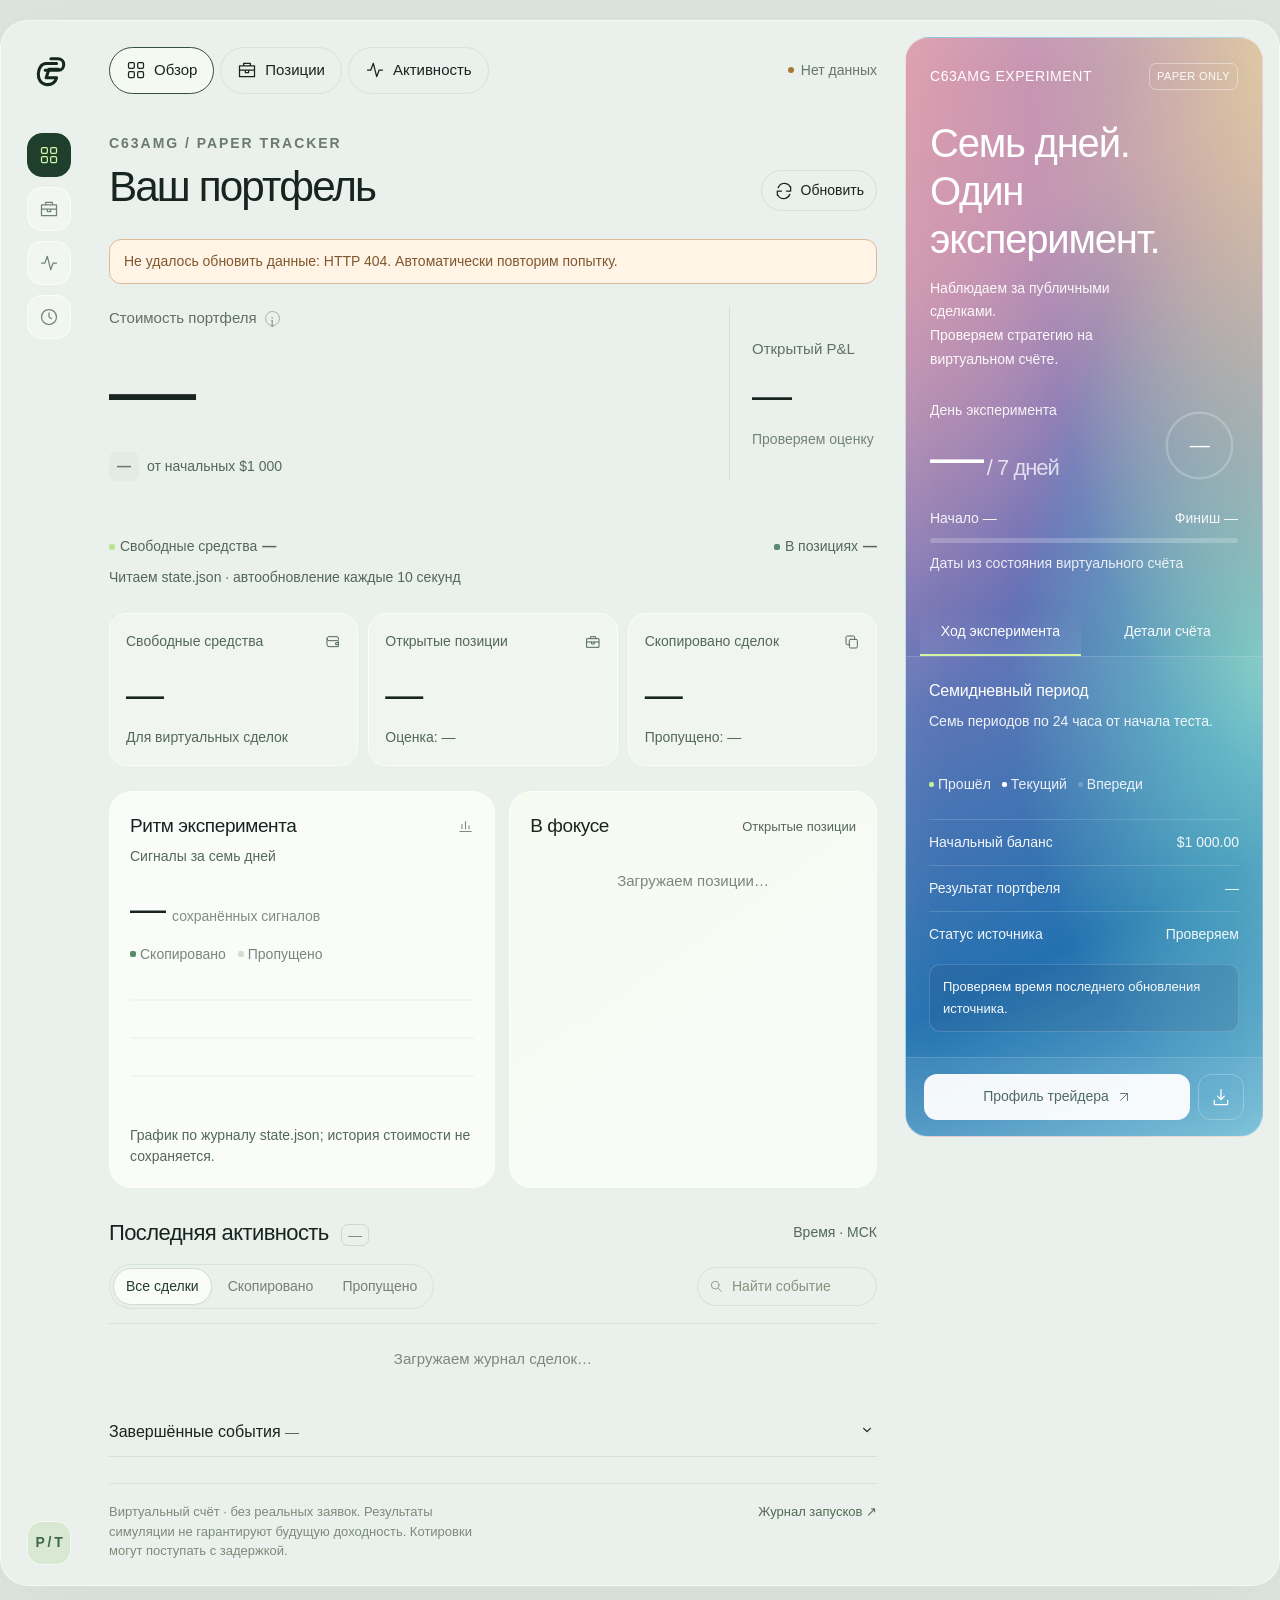
==== commit 47c0294c: "Enlarge dashboard typography and mobile account cards" ====
--- a/site/index.html
+++ b/site/index.html
@@ -16,7 +16,7 @@
     <meta name="apple-mobile-web-app-title" content="C63AMG" />
     <link rel="icon" type="image/svg+xml" href="app-icon.svg" />
     <link rel="manifest" href="manifest.webmanifest" />
-    <link rel="stylesheet" href="dashboard.css" />
+    <link rel="stylesheet" href="dashboard.css?v=readable-2" />
     <script src="dashboard.js" defer></script>
     <title>C63AMG — Обзор портфеля</title>
   </head>
@@ -465,7 +465,9 @@
           aria-labelledby="tab-timeline"
         >
           <h3 class="glass-heading" id="calendar-title">Семидневный период</h3>
-          <p class="glass-subtitle">Семь периодов по 24 часа от начала теста.</p>
+          <p class="glass-subtitle">
+            Семь периодов по 24 часа от начала теста.
+          </p>
           <div class="calendar" id="calendar"></div>
           <div class="day-legend">
             <span><i></i>Прошёл</span><span><i class="now"></i>Текущий</span
--- a/site/dashboard.css
+++ b/site/dashboard.css
@@ -20,6 +20,8 @@
   box-sizing: border-box;
 }
 html {
+  -webkit-text-size-adjust: 100%;
+  text-size-adjust: 100%;
   scroll-behavior: smooth;
   scroll-padding-top: 26px;
 }
@@ -27,7 +29,7 @@
   margin: 0;
   background: #dce4de;
   color: var(--ink);
-  font-size: 14px;
+  font-size: 16px;
   line-height: 1.5;
   -webkit-font-smoothing: antialiased;
 }
@@ -158,7 +160,7 @@
 }
 .rail-bottom {
   margin-top: auto;
-  font-size: 11px;
+  font-size: 14px;
   letter-spacing: -0.5px;
   font-weight: 700;
   background: #d8e8d3;
@@ -180,7 +182,7 @@
 .nav a {
   border: 1px solid #d8e2da;
   border-radius: 25px;
-  font-size: 12px;
+  font-size: 15px;
   display: flex;
   align-items: center;
   justify-content: center;
@@ -200,7 +202,7 @@
   display: flex;
   gap: 7px;
   align-items: center;
-  font-size: 11px;
+  font-size: 14px;
   white-space: nowrap;
   color: #66766a;
 }
@@ -228,14 +230,14 @@
   margin-bottom: 28px;
 }
 .eyebrow {
-  font-size: 10px;
+  font-size: 14px;
   letter-spacing: 0.14em;
   font-weight: 650;
   text-transform: uppercase;
   color: #6a7b6d;
 }
 .intro h1 {
-  font-size: clamp(30px, 3vw, 43px);
+  font-size: clamp(36px, 3.3vw, 50px);
   font-weight: 450;
   letter-spacing: -1.9px;
   line-height: 1.15;
@@ -249,7 +251,7 @@
   gap: 7px;
   border-radius: 24px;
   padding: 9px 12px;
-  font-size: 11px;
+  font-size: 14px;
   white-space: nowrap;
 }
 .refresh:hover {
@@ -262,7 +264,7 @@
   padding: 5px 0 26px;
 }
 .section-label {
-  font-size: 12px;
+  font-size: 15px;
   color: #617166;
   display: flex;
   align-items: center;
@@ -276,11 +278,11 @@
   border: 1px solid #a4b2a6;
   color: #86998b;
   border-radius: 50%;
-  font-size: 10px;
+  font-size: 14px;
   font-family: serif;
 }
 .equity {
-  font-size: clamp(50px, 5.8vw, 80px);
+  font-size: clamp(64px, 6.8vw, 96px);
   font-weight: 400;
   letter-spacing: -5px;
   font-variant-numeric: tabular-nums;
@@ -298,11 +300,11 @@
   gap: 8px;
   align-items: center;
   flex-wrap: wrap;
-  font-size: 11px;
+  font-size: 14px;
   color: var(--muted);
 }
 .badge {
-  font-size: 11px;
+  font-size: 14px;
   padding: 4px 8px;
   border-radius: 7px;
   background: #dfedd7;
@@ -326,13 +328,13 @@
   padding-left: 22px;
 }
 .mini-stat .value {
-  font-size: 31px;
+  font-size: 40px;
   font-weight: 400;
   letter-spacing: -1.2px;
   margin: 4px 0;
 }
 .mini-stat .small {
-  font-size: 11px;
+  font-size: 14px;
   color: #718475;
 }
 .capital-allocation {
@@ -356,7 +358,7 @@
 .allocation-labels {
   display: flex;
   justify-content: space-between;
-  font-size: 10px;
+  font-size: 14px;
   color: #6d7b70;
   gap: 12px;
 }
@@ -393,7 +395,7 @@
   align-items: center;
   justify-content: space-between;
   color: #7a8b7e;
-  font-size: 11px;
+  font-size: 14px;
   gap: 5px;
 }
 .kpi-top .icon {
@@ -401,14 +403,14 @@
   height: 16px;
 }
 .kpi-value {
-  font-size: 29px;
+  font-size: 38px;
   letter-spacing: -1px;
   font-weight: 450;
   margin: 15px 0 3px;
   font-variant-numeric: tabular-nums;
 }
 .kpi-note {
-  font-size: 10px;
+  font-size: 14px;
   color: #78877a;
 }
 .kpi-note strong {
@@ -438,13 +440,13 @@
 }
 .card h2,
 .section-heading h2 {
-  font-size: 16px;
+  font-size: 19px;
   letter-spacing: -0.4px;
   font-weight: 500;
   margin: 0;
 }
 .subtle {
-  font-size: 10px;
+  font-size: 14px;
   color: #7a8a7e;
 }
 .card-heading .icon {
@@ -459,18 +461,18 @@
   margin-top: 15px;
 }
 .chart-summary strong {
-  font-size: 28px;
+  font-size: 36px;
   font-weight: 450;
   letter-spacing: -1px;
 }
 .chart-summary span {
-  font-size: 10px;
+  font-size: 14px;
   color: #7e8e82;
 }
 .chart-legend {
   display: flex;
   gap: 12px;
-  font-size: 9px;
+  font-size: 14px;
   color: #79867b;
   margin: 8px 0 0;
 }
@@ -538,7 +540,7 @@
   background: #d3dfce;
 }
 .chart-date {
-  font-size: 9px;
+  font-size: 14px;
   color: #819080;
   text-align: center;
   white-space: nowrap;
@@ -556,7 +558,7 @@
   color: #fff;
   padding: 9px 11px;
   border-radius: 10px;
-  font-size: 10px;
+  font-size: 14px;
   box-shadow: 0 5px 14px #15241520;
   transition: opacity 0.15s;
 }
@@ -568,7 +570,7 @@
   outline-offset: 2px;
 }
 .chart-note {
-  font-size: 9px;
+  font-size: 14px;
   color: #7c8b7e;
   margin-top: 12px;
   line-height: 1.5;
@@ -591,20 +593,20 @@
   place-items: center;
   background: #e9edde;
   border-radius: 12px;
-  font-size: 11px;
+  font-size: 14px;
   font-style: italic;
   font-weight: 800;
   letter-spacing: -0.5px;
 }
 .position-title {
-  font-size: 13px;
+  font-size: 16px;
   font-weight: 500;
   line-height: 1.55;
   overflow-wrap: anywhere;
   margin: 0;
 }
 .position-outcome {
-  font-size: 10px;
+  font-size: 14px;
   color: #75826e;
   margin-top: 6px;
 }
@@ -617,12 +619,12 @@
   margin-top: 16px;
 }
 .position-values dt {
-  font-size: 10px;
+  font-size: 14px;
   color: #75816e;
 }
 .position-values dd {
   margin: 4px 0 0;
-  font-size: 21px;
+  font-size: 28px;
   letter-spacing: -0.7px;
 }
 .position-values dl {
@@ -632,7 +634,7 @@
   display: flex;
   justify-content: space-between;
   gap: 12px;
-  font-size: 9px;
+  font-size: 14px;
   color: #76846e;
   margin-top: 12px;
 }
@@ -646,7 +648,7 @@
   margin-top: 12px;
   border-top: 1px solid #dce5d8;
   padding-top: 12px;
-  font-size: 11px;
+  font-size: 14px;
 }
 .positions-extra summary {
   cursor: pointer;
@@ -660,7 +662,7 @@
 .empty {
   padding: 24px 10px;
   color: #7a897c;
-  font-size: 12px;
+  font-size: 15px;
   text-align: center;
 }
 .empty strong {
@@ -680,11 +682,11 @@
   scroll-margin-top: 25px;
 }
 .section-heading h2 {
-  font-size: 19px;
+  font-size: 22px;
   letter-spacing: -0.6px;
 }
 .section-heading .count {
-  font-size: 10px;
+  font-size: 14px;
   color: #7e8d80;
   border: 1px solid #cddacf;
   border-radius: 7px;
@@ -709,7 +711,7 @@
   background: none;
   border: 1px solid transparent;
   border-radius: 20px;
-  font-size: 10px;
+  font-size: 14px;
   padding: 7px 12px;
   color: #728273;
   white-space: nowrap;
@@ -739,7 +741,7 @@
 .search input {
   min-width: 0;
   width: 100%;
-  font-size: 11px;
+  font-size: 14px;
   background: none;
   border: 0;
   outline: none;
@@ -781,18 +783,18 @@
   width: 15px;
 }
 .trade-title {
-  font-size: 11px;
+  font-size: 14px;
   font-weight: 500;
   line-height: 1.5;
   overflow-wrap: anywhere;
 }
 .trade-sub {
-  font-size: 9px;
+  font-size: 14px;
   color: #7a8a7a;
   margin-top: 3px;
 }
 .trade-status {
-  font-size: 9px;
+  font-size: 14px;
   text-align: left;
   line-height: 1.5;
   color: #698168;
@@ -807,12 +809,12 @@
 }
 .trade-price {
   text-align: right;
-  font-size: 14px;
+  font-size: 16px;
   font-variant-numeric: tabular-nums;
   white-space: nowrap;
 }
 .trade-time {
-  font-size: 9px;
+  font-size: 14px;
   color: #7c8d7d;
   margin-top: 2px;
 }
@@ -824,7 +826,7 @@
   border: 1px solid #d3dfd3;
   border-radius: 25px;
   background: transparent;
-  font-size: 11px;
+  font-size: 14px;
   padding: 9px 20px;
   margin: 17px auto 0;
 }
@@ -840,7 +842,7 @@
   cursor: pointer;
   list-style: none;
   padding-bottom: 12px;
-  font-size: 13px;
+  font-size: 16px;
   border-bottom: 1px solid #d4dfd4;
 }
 .settlements > summary::-webkit-details-marker {
@@ -852,7 +854,7 @@
   gap: 18px;
   padding: 14px 0;
   border-bottom: 1px solid #dce5dc;
-  font-size: 11px;
+  font-size: 14px;
 }
 .settlement .subtle {
   margin-top: 4px;
@@ -865,7 +867,7 @@
   justify-content: space-between;
   gap: 24px;
   color: #7c8b7b;
-  font-size: 9px;
+  font-size: 14px;
 }
 .main-footer p {
   margin: 0;
@@ -905,25 +907,25 @@
   gap: 10px;
 }
 .insight-brand span {
-  font-size: 11px;
+  font-size: 14px;
   letter-spacing: 0.04em;
 }
 .insight-brand .tag {
   border: 1px solid #ffffff63;
   border-radius: 7px;
   padding: 4px 7px;
-  font-size: 9px;
+  font-size: 14px;
   color: #fffffff2;
 }
 .insight h2 {
-  font-size: 31px;
+  font-size: 40px;
   font-weight: 400;
   letter-spacing: -1.2px;
   line-height: 1.2;
   margin: 29px 0 12px;
 }
 .insight-description {
-  font-size: 11px;
+  font-size: 14px;
   line-height: 1.7;
   color: #fffffff0;
   max-width: 245px;
@@ -936,17 +938,17 @@
   margin: 28px 0 17px;
 }
 .period-label {
-  font-size: 10px;
+  font-size: 14px;
   color: #ffffffe6;
 }
 .period-value {
-  font-size: 43px;
+  font-size: 54px;
   line-height: 1.3;
   font-weight: 350;
   letter-spacing: -2.3px;
 }
 .period-value span {
-  font-size: 19px;
+  font-size: 22px;
   color: #ffffffbe;
   letter-spacing: -1px;
 }
@@ -978,16 +980,16 @@
   transition: stroke-dashoffset 0.4s;
 }
 .ring-number {
-  font-size: 17px;
+  font-size: 20px;
   letter-spacing: -0.5px;
 }
 .ring-number small {
-  font-size: 10px;
+  font-size: 14px;
 }
 .period-dates {
   display: flex;
   justify-content: space-between;
-  font-size: 9px;
+  font-size: 14px;
   color: #ffffffe8;
   margin: 0 0 9px;
 }
@@ -1010,7 +1012,7 @@
   transition: width 0.4s;
 }
 .period-caption {
-  font-size: 9px;
+  font-size: 14px;
   color: #ffffffde;
   margin: 10px 0 5px;
 }
@@ -1021,7 +1023,7 @@
   position: relative;
 }
 .insight-tab {
-  font-size: 11px;
+  font-size: 14px;
   padding: 12px 6px;
   color: #ffffffef;
   flex: 1;
@@ -1042,13 +1044,13 @@
   min-height: 325px;
 }
 .glass-heading {
-  font-size: 13px;
+  font-size: 16px;
   letter-spacing: -0.2px;
   margin: 0 0 7px;
   font-weight: 450;
 }
 .glass-subtitle {
-  font-size: 10px;
+  font-size: 14px;
   color: #ffffffe8;
   margin: 0 0 22px;
   line-height: 1.7;
@@ -1063,7 +1065,7 @@
   text-align: center;
 }
 .day-label {
-  font-size: 9px;
+  font-size: 14px;
   margin-bottom: 7px;
   color: #ffffffe6;
 }
@@ -1073,7 +1075,7 @@
   border-radius: 12px;
   display: grid;
   place-items: center;
-  font-size: 12px;
+  font-size: 15px;
   background: #ffffff10;
   color: #ffffffe6;
 }
@@ -1093,7 +1095,7 @@
   display: flex;
   flex-wrap: wrap;
   gap: 11px;
-  font-size: 9px;
+  font-size: 14px;
   color: #ffffffe3;
   margin: 18px 0 24px;
 }
@@ -1118,7 +1120,7 @@
 .glass-metric-row {
   display: flex;
   justify-content: space-between;
-  font-size: 10px;
+  font-size: 14px;
   border-top: 1px solid #ffffff27;
   padding: 12px 0;
   color: #ffffffed;
@@ -1129,7 +1131,7 @@
   text-align: right;
 }
 .glass-warning {
-  font-size: 9px;
+  font-size: 14px;
   line-height: 1.7;
   background: #33487026;
   border: 1px solid #ffffff28;
@@ -1154,7 +1156,7 @@
   align-items: center;
   gap: 8px;
   padding: 12px;
-  font-size: 10px;
+  font-size: 14px;
   flex: 1;
 }
 .source-link .icon {
@@ -1175,18 +1177,18 @@
   margin: 0;
 }
 .glass-details dt {
-  font-size: 10px;
+  font-size: 14px;
   color: #ffffffe6;
   margin-top: 17px;
 }
 .glass-details dd {
-  font-size: 20px;
+  font-size: 24px;
   font-weight: 350;
   letter-spacing: -0.6px;
   margin: 4px 0 0;
 }
 .glass-details dd.small-text {
-  font-size: 11px;
+  font-size: 14px;
   letter-spacing: 0;
   line-height: 1.7;
   overflow-wrap: anywhere;
@@ -1195,7 +1197,7 @@
   color: #9f6130;
 }
 .sync-note {
-  font-size: 10px;
+  font-size: 14px;
   color: #7b8b7d;
   margin-top: 10px;
   line-height: 1.5;
@@ -1206,7 +1208,7 @@
   color: #80572e;
   padding: 11px 14px;
   border-radius: 12px;
-  font-size: 11px;
+  font-size: 14px;
   margin-bottom: 18px;
 }
 .mobile-brand {
@@ -1227,7 +1229,7 @@
     padding-bottom: 30px;
   }
   .insight h2 {
-    font-size: 35px;
+    font-size: 42px;
   }
   .insight-top {
     padding: 30px 28px 23px;
@@ -1246,10 +1248,10 @@
   }
   .nav a {
     padding: 10px 12px;
-    font-size: 11px;
+    font-size: 14px;
   }
   .header-status {
-    font-size: 10px;
+    font-size: 14px;
   }
   .header-status .status-prefix {
     display: none;
@@ -1258,7 +1260,7 @@
     padding: 23px 20px 20px;
   }
   .insight h2 {
-    font-size: 29px;
+    font-size: 38px;
   }
   .glass-section {
     padding: 20px 18px;
@@ -1273,7 +1275,7 @@
     padding: 14px 12px;
   }
   .kpi-value {
-    font-size: 25px;
+    font-size: 34px;
   }
   .capital {
     grid-template-columns: minmax(0, 1fr) 112px;
@@ -1283,7 +1285,7 @@
     padding-left: 14px;
   }
   .equity {
-    font-size: 64px;
+    font-size: 80px;
     letter-spacing: -4px;
   }
   .activity-controls {
@@ -1300,10 +1302,10 @@
     grid-template-columns: 30px minmax(0, 1fr) 84px 53px;
   }
   .trade-status {
-    font-size: 8px;
+    font-size: 14px;
   }
   .intro h1 {
-    font-size: 34px;
+    font-size: 42px;
   }
 }
 @media (max-width: 1050px) {
@@ -1319,7 +1321,7 @@
   }
   .nav a {
     padding: 9px 10px;
-    font-size: 10px;
+    font-size: 14px;
     gap: 5px;
   }
   .nav a .icon {
@@ -1327,16 +1329,16 @@
     height: 14px;
   }
   .header-status {
-    font-size: 9px;
+    font-size: 14px;
   }
   .kpis {
     gap: 6px;
   }
   .kpi-value {
-    font-size: 22px;
+    font-size: 29px;
   }
   .kpi-top {
-    font-size: 10px;
+    font-size: 14px;
   }
   .kpi-top .icon {
     display: none;
@@ -1360,18 +1362,18 @@
     padding-left: 10px;
   }
   .equity {
-    font-size: 57px;
+    font-size: 72px;
     letter-spacing: -3.8px;
   }
   .intro h1 {
-    font-size: 30px;
+    font-size: 39px;
   }
   .intro {
     gap: 8px;
   }
   .refresh {
     padding: 8px;
-    font-size: 10px;
+    font-size: 14px;
   }
   .refresh span {
     display: none;
@@ -1388,17 +1390,17 @@
     gap: 7px;
   }
   .trade-title {
-    font-size: 10px;
+    font-size: 14px;
   }
   .trade-price {
-    font-size: 12px;
+    font-size: 15px;
   }
   .trade-sub,
   .trade-time {
-    font-size: 8px;
+    font-size: 14px;
   }
   .insight h2 {
-    font-size: 28px;
+    font-size: 36px;
   }
   .glass-section {
     min-height: 320px;
@@ -1439,7 +1441,7 @@
     display: flex;
     align-items: center;
     gap: 8px;
-    font-size: 13px;
+    font-size: 16px;
     letter-spacing: -0.5px;
     font-weight: 600;
   }
@@ -1455,7 +1457,7 @@
   .nav a {
     flex: 1;
     padding: 10px 9px;
-    font-size: 11px;
+    font-size: 14px;
     gap: 7px;
   }
   .nav a .icon {
@@ -1463,7 +1465,7 @@
     height: 15px;
   }
   .header-status {
-    font-size: 10px;
+    font-size: 14px;
   }
   .header-status .status-prefix {
     display: inline;
@@ -1479,7 +1481,7 @@
     margin-bottom: 26px;
   }
   .intro h1 {
-    font-size: 36px;
+    font-size: 44px;
     letter-spacing: -1.7px;
   }
   .refresh {
@@ -1493,14 +1495,14 @@
     padding-bottom: 18px;
   }
   .equity {
-    font-size: 68px;
+    font-size: 84px;
     letter-spacing: -4.3px;
   }
   .mini-stat {
     padding-left: 19px;
   }
   .mini-stat .value {
-    font-size: 30px;
+    font-size: 39px;
   }
   .kpis {
     gap: 9px;
@@ -1511,13 +1513,13 @@
     border-radius: 17px;
   }
   .kpi-value {
-    font-size: 27px;
+    font-size: 36px;
   }
   .kpi-top {
-    font-size: 10px;
+    font-size: 14px;
   }
   .kpi-note {
-    font-size: 9px;
+    font-size: 14px;
   }
   .middle-grid {
     grid-template-columns: 1fr 1fr;
@@ -1528,7 +1530,7 @@
     padding: 18px;
   }
   .position-title {
-    font-size: 12px;
+    font-size: 15px;
   }
   .chart {
     height: 141px;
@@ -1546,7 +1548,7 @@
     padding: 25px;
   }
   .insight h2 {
-    font-size: 35px;
+    font-size: 42px;
     margin-top: 25px;
   }
   .insight-description {
@@ -1556,7 +1558,7 @@
     margin: 25px 0 15px;
   }
   .period-value {
-    font-size: 46px;
+    font-size: 56px;
   }
   .glass-section {
     min-height: 0;
@@ -1571,7 +1573,7 @@
     border-radius: 10px;
   }
   .day-label {
-    font-size: 9px;
+    font-size: 14px;
   }
   .day-legend {
     margin: 15px 0 22px;
@@ -1591,17 +1593,17 @@
     padding: 16px 0;
   }
   .trade-title {
-    font-size: 11px;
+    font-size: 14px;
   }
   .trade-sub,
   .trade-time {
-    font-size: 9px;
+    font-size: 14px;
   }
   .trade-price {
-    font-size: 14px;
+    font-size: 16px;
   }
   .trade-status {
-    font-size: 9px;
+    font-size: 14px;
   }
   .main-footer {
     padding-bottom: 25px;
@@ -1664,10 +1666,10 @@
     display: none;
   }
   .intro h1 {
-    font-size: 33px;
+    font-size: 40px;
   }
   .eyebrow {
-    font-size: 9px;
+    font-size: 14px;
     letter-spacing: 0.12em;
   }
   .refresh {
@@ -1681,41 +1683,41 @@
     gap: 8px;
   }
   .equity {
-    font-size: 59px;
+    font-size: 76px;
     letter-spacing: -3.8px;
   }
   .section-label {
-    font-size: 11px;
+    font-size: 14px;
   }
   .mini-stat {
     padding-left: 12px;
   }
   .mini-stat .small {
-    font-size: 9px;
+    font-size: 14px;
   }
   .mini-stat .value {
-    font-size: 26px;
+    font-size: 34px;
   }
   .pnl-line {
-    font-size: 9px;
+    font-size: 14px;
     gap: 6px;
   }
   .badge {
-    font-size: 10px;
+    font-size: 14px;
   }
   .kpi {
     padding: 13px 11px;
   }
   .kpi-value {
-    font-size: 24px;
+    font-size: 32px;
   }
   .kpi-top {
-    font-size: 9px;
+    font-size: 14px;
     min-height: 25px;
     align-items: flex-start;
   }
   .kpi-note {
-    font-size: 8px;
+    font-size: 14px;
   }
   .middle-grid {
     grid-template-columns: 1fr;
@@ -1726,20 +1728,20 @@
     border-radius: 20px;
   }
   .card h2 {
-    font-size: 16px;
+    font-size: 19px;
   }
   .chart {
     height: 145px;
     gap: 18px;
   }
   .chart-legend {
-    font-size: 10px;
+    font-size: 14px;
   }
   .chart-date {
-    font-size: 10px;
+    font-size: 14px;
   }
   .chart-note {
-    font-size: 10px;
+    font-size: 14px;
   }
   .chart-summary {
     margin-top: 10px;
@@ -1748,13 +1750,13 @@
     margin-top: 16px;
   }
   .position-title {
-    font-size: 13px;
+    font-size: 16px;
   }
   .position-values dd {
-    font-size: 25px;
+    font-size: 34px;
   }
   .position-meta {
-    font-size: 10px;
+    font-size: 14px;
   }
   .activity-controls {
     gap: 11px;
@@ -1765,7 +1767,7 @@
   }
   .filters button {
     flex: 1;
-    font-size: 10px;
+    font-size: 14px;
     padding: 8px 10px;
   }
   .search {
@@ -1785,12 +1787,12 @@
     border-radius: 10px;
   }
   .trade-title {
-    font-size: 11px;
+    font-size: 14px;
   }
   .trade-status {
     grid-column: 2;
     grid-row: auto;
-    font-size: 9px;
+    font-size: 14px;
     margin-top: -6px;
     display: flex;
     gap: 6px;
@@ -1803,14 +1805,14 @@
   .trade-price {
     grid-column: 3;
     grid-row: 1;
-    font-size: 13px;
+    font-size: 16px;
     padding-top: 2px;
   }
   .trade-sub {
-    font-size: 9px;
+    font-size: 14px;
   }
   .trade-time {
-    font-size: 8px;
+    font-size: 14px;
   }
   .trade-body {
     grid-column: 2;
@@ -1822,7 +1824,7 @@
     grid-column: 2/4;
   }
   .insight h2 {
-    font-size: 31px;
+    font-size: 40px;
   }
   .insight-top {
     padding: 23px;
@@ -1834,31 +1836,31 @@
     gap: 6px;
   }
   .day-label {
-    font-size: 8px;
+    font-size: 14px;
   }
   .day-box {
     border-radius: 9px;
     height: 33px;
-    font-size: 11px;
+    font-size: 14px;
   }
   .day-legend {
-    font-size: 8px;
+    font-size: 14px;
     gap: 10px;
   }
   .main-footer {
-    font-size: 9px;
+    font-size: 14px;
   }
   .insight-footer {
     padding: 15px 19px;
   }
   .source-link {
-    font-size: 10px;
+    font-size: 14px;
   }
   .allocation-labels {
-    font-size: 9px;
+    font-size: 14px;
   }
   .glass-heading {
-    font-size: 14px;
+    font-size: 16px;
   }
 }
 @media (max-width: 360px) {
@@ -1867,17 +1869,17 @@
     padding-right: 13px;
   }
   .nav a {
-    font-size: 10px;
+    font-size: 14px;
     padding: 9px 7px;
   }
   .equity {
-    font-size: 53px;
+    font-size: 68px;
   }
   .mini-stat {
     padding-left: 9px;
   }
   .kpi-value {
-    font-size: 21px;
+    font-size: 28px;
   }
   .kpis {
     gap: 6px;
@@ -1956,18 +1958,412 @@
     min-height: 44px;
   }
   .search input {
+    font-size: 19px;
+  }
+  .trade-title {
+    font-size: 15px;
+  }
+  .trade-sub {
+    font-size: 14px;
+  }
+  .trade-status {
+    font-size: 14px;
+  }
+  .trade-time {
+    font-size: 14px;
+  }
+}
+
+/* Keep larger type comfortable without squeezing the mobile cards and journal. */
+.kpi-top,
+.kpi-note,
+.position-outcome,
+.position-meta,
+.subtle,
+.chart-note,
+.sync-note,
+.chart-date,
+.pnl-line,
+.allocation-labels {
+  color: #536858;
+}
+.chart-column:nth-child(2) .chart-tooltip {
+  left: 0;
+  transform: none;
+}
+.chart-column:nth-last-child(2) .chart-tooltip {
+  right: 0;
+  left: auto;
+  transform: none;
+}
+.header,
+.section-heading,
+.card-heading {
+  flex-wrap: wrap;
+}
+.position-meta,
+.allocation-labels,
+.chart-legend {
+  flex-wrap: wrap;
+}
+.position-meta {
+  gap: 6px 12px;
+}
+.trade {
+  grid-template-columns: 34px minmax(0, 1fr) 135px 85px;
+}
+.trade-status {
+  font-size: 13px;
+}
+.trade-time {
+  font-size: 12px;
+}
+.chart {
+  gap: 8px;
+}
+.chart-date {
+  font-size: 12px;
+}
+.chart-tooltip {
+  width: 190px;
+}
+.chart-summary {
+  flex-wrap: wrap;
+}
+.card-heading .subtle {
+  font-size: 13px;
+}
+.period-value {
+  white-space: nowrap;
+}
+.insight-brand {
+  flex-wrap: wrap;
+}
+.insight-brand .tag {
+  font-size: 11px;
+}
+.insight-tabs {
+  padding-left: 14px;
+  padding-right: 14px;
+}
+.insight-tab {
+  font-size: 14px;
+}
+.insight {
+  position: relative;
+  top: auto;
+}
+.day-label {
+  font-size: 12px;
+}
+.glass-metric-row {
+  font-size: 14px;
+}
+.glass-warning {
+  font-size: 13px;
+}
+.main-footer {
+  font-size: 13px;
+}
+@media (max-width: 1250px) and (min-width: 801px) {
+  .trade {
+    grid-template-columns: 30px minmax(0, 1fr) 80px;
+    gap: 10px;
+    align-items: start;
+  }
+  .trade-body {
+    grid-column: 2;
+  }
+  .trade-price {
+    grid-column: 3;
+    grid-row: 1;
+  }
+  .trade-status {
+    grid-column: 2 / 4;
+    display: flex;
+    flex-wrap: wrap;
+    gap: 5px 10px;
+  }
+  .header-status {
+    white-space: normal;
+  }
+  .nav {
+    flex-wrap: wrap;
+  }
+}
+@media (max-width: 1050px) {
+  .capital {
+    grid-template-columns: minmax(0, 1fr);
+    gap: 16px;
+  }
+  .mini-stat {
+    display: grid;
+    grid-template-columns: minmax(0, 1fr) auto;
+    gap: 4px 12px;
+    padding: 14px 0 0;
+    border-left: 0;
+    border-top: 1px solid var(--line);
+    align-items: center;
+  }
+  .mini-stat .value {
+    grid-column: 2;
+    grid-row: 1 / 3;
+    margin: 0;
+    font-size: 36px;
+  }
+  .mini-stat .small {
+    grid-column: 1;
+    grid-row: 2;
+    font-size: 14px;
+  }
+  .kpis {
+    grid-template-columns: repeat(2, minmax(0, 1fr));
+    gap: 12px;
+  }
+  .kpi:first-child {
+    grid-column: 1 / -1;
+  }
+  .kpi {
+    padding: 20px;
+  }
+  .kpi-value {
+    font-size: 38px;
+  }
+  .kpi-top {
+    min-height: 0;
+    font-size: 14px;
+  }
+  .kpi-note {
+    font-size: 14px;
+  }
+  .kpi-top .icon {
+    display: block;
+  }
+}
+@media (max-width: 800px) {
+  .intro h1 {
+    font-size: 40px;
+  }
+  .equity {
+    font-size: clamp(68px, 19vw, 84px);
+  }
+  .equity .cents {
+    font-size: 0.72em;
+  }
+  .section-label {
     font-size: 16px;
   }
+  .pnl-line,
+  .badge {
+    font-size: 14px;
+  }
+  .allocation-labels {
+    font-size: 14px;
+  }
+  .allocation-labels span {
+    flex-wrap: wrap;
+  }
+  .sync-note {
+    font-size: 14px;
+    line-height: 1.6;
+  }
+  .kpi-value {
+    font-size: 42px;
+  }
+  .kpi:first-child .kpi-value {
+    font-size: 48px;
+  }
+  .middle-grid {
+    grid-template-columns: minmax(0, 1fr);
+    gap: 16px;
+  }
+  .card h2 {
+    font-size: 22px;
+  }
+  .card {
+    padding: 22px;
+  }
+  .position-title {
+    font-size: 17px;
+    line-height: 1.6;
+  }
+  .position-outcome,
+  .position-values dt,
+  .position-meta {
+    font-size: 14px;
+  }
+  .position-values dd {
+    font-size: 34px;
+  }
+  .chart {
+    height: 180px;
+  }
+  .chart-summary strong {
+    font-size: 42px;
+  }
+  .chart-legend,
+  .chart-note,
+  .chart-summary span {
+    font-size: 14px;
+  }
+  .activity-controls {
+    flex-wrap: wrap;
+  }
+  .filters {
+    width: 100%;
+  }
+  .filters button {
+    flex: 1;
+    font-size: 14px;
+    padding: 10px 8px;
+  }
+  .search {
+    flex-basis: 100%;
+    max-width: none;
+    padding: 11px 14px;
+  }
+  .trade {
+    grid-template-columns: 32px minmax(0, 1fr) 80px;
+    gap: 10px;
+    padding: 20px 0;
+    align-items: start;
+  }
+  .trade-body {
+    grid-column: 2;
+  }
   .trade-title {
+    font-size: 16px;
+    line-height: 1.6;
+  }
+  .trade-sub {
+    font-size: 14px;
+    line-height: 1.6;
+    margin-top: 6px;
+  }
+  .trade-price {
+    grid-column: 3;
+    grid-row: 1;
+    font-size: 22px;
+  }
+  .trade-time {
     font-size: 12px;
-  }
-  .trade-sub {
-    font-size: 10px;
+    line-height: 1.6;
   }
   .trade-status {
-    font-size: 10px;
-  }
-  .trade-time {
-    font-size: 9px;
-  }
-}
+    grid-column: 2 / 4;
+    font-size: 14px;
+    display: flex;
+    flex-wrap: wrap;
+    gap: 5px 10px;
+    margin-top: 0;
+  }
+  .trade-icon {
+    width: 32px;
+    height: 36px;
+  }
+  .insight h2 {
+    font-size: 38px;
+  }
+  .insight-description,
+  .glass-subtitle {
+    font-size: 16px;
+  }
+  .period-value {
+    font-size: 56px;
+  }
+  .period-value span {
+    font-size: 24px;
+  }
+  .period-label,
+  .period-caption,
+  .period-dates {
+    font-size: 14px;
+  }
+  .period-dates {
+    gap: 14px;
+  }
+  .calendar {
+    grid-template-columns: repeat(4, minmax(0, 1fr));
+    gap: 12px 10px;
+  }
+  .day-label {
+    font-size: 14px;
+  }
+  .day-box {
+    height: 46px;
+    font-size: 18px;
+  }
+  .day-legend {
+    font-size: 13px;
+  }
+  .glass-heading {
+    font-size: 19px;
+  }
+  .glass-metric-row {
+    font-size: 16px;
+    gap: 14px;
+  }
+  .glass-warning {
+    font-size: 14px;
+  }
+  .glass-details dt,
+  .glass-details dd.small-text {
+    font-size: 16px;
+  }
+  .source-link {
+    font-size: 16px;
+  }
+  .data-link {
+    flex-basis: 48px;
+  }
+  .main-footer {
+    font-size: 14px;
+    line-height: 1.7;
+  }
+  .settlements > summary,
+  .settlement {
+    font-size: 16px;
+  }
+  .subtle {
+    font-size: 14px;
+  }
+  .error-banner {
+    font-size: 16px;
+  }
+}
+@media (max-width: 360px) {
+  .card {
+    padding: 18px;
+  }
+  .intro h1 {
+    font-size: 36px;
+  }
+  .equity {
+    font-size: 68px;
+  }
+  .nav a {
+    font-size: 13px;
+    padding-left: 7px;
+    padding-right: 7px;
+    gap: 5px;
+  }
+  .kpi {
+    padding: 17px;
+  }
+  .filters button {
+    padding-left: 6px;
+    padding-right: 6px;
+    font-size: 13px;
+  }
+  .insight-top,
+  .glass-section {
+    padding-left: 18px;
+    padding-right: 18px;
+  }
+  .insight h2 {
+    font-size: 34px;
+  }
+  .period-value {
+    font-size: 49px;
+  }
+}
